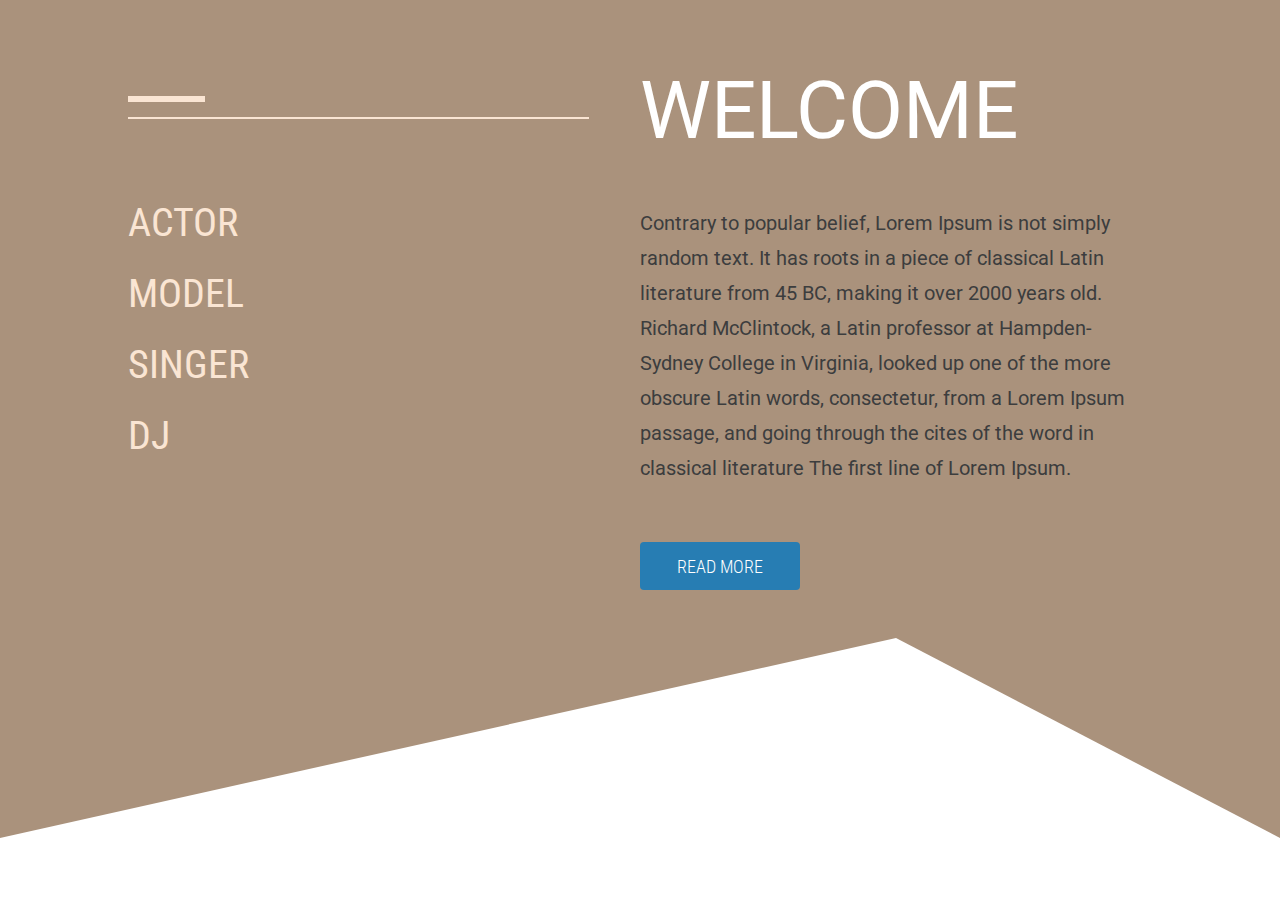
==== index.html @ 46a43263 "test2" ====
<!DOCTYPE html>
<html lang="en">
  <head>
    <meta charset="UTF-8" />
    <meta name="viewport" content="width=device-width, initial-scale=1.0" />
    <title>Fashion</title>
    <link rel="stylesheet" href="style.css" />
    <link rel="stylesheet" href="/font awesome/css/all.min.css" />
    <link
      href="https://fonts.googleapis.com/css2?family=Roboto+Condensed:wght@300;400&family=Roboto:wght@400;900&display=swap"
      rel="stylesheet"
    />
  </head>
  <body>
    <section class="WelcomeSection">
      <div class="container WelcomeSection__style">
        <div class="WelcomeSection__content">
          <hr class="WelcomeSection__content__longline_first" />
          <hr class="WelcomeSection__content__longline_second" />
          <h2
            class="WelcomeSection__content__jobs WelcomeSection__content__jobs__first"
          >
            actor
          </h2>
          <h2 class="WelcomeSection__content__jobs">model</h2>
          <h2 class="WelcomeSection__content__jobs">singer</h2>
          <h2 class="WelcomeSection__content__jobs">dj</h2>
        </div>
        <div class="WelcomeSection__content">
          <h2 class="WelcomeSection__content__welcome">Welcome</h2>
          <p class="WelcomeSection__content__p">
            Contrary to popular belief, Lorem Ipsum is not simply random text.
            It has roots in a piece of classical Latin literature from 45 BC,
            making it over 2000 years old. Richard McClintock, a Latin professor
            at Hampden-Sydney College in Virginia, looked up one of the more
            obscure Latin words, consectetur, from a Lorem Ipsum passage, and
            going through the cites of the word in classical literature The
            first line of Lorem Ipsum.
          </p>
          <input
            type="submit"
            value="read more"
            class="WelcomeSection__content__button"
          />
        </div>
      </div>
      <div class="whitetriangle"></div>
    </section>
  </body>
</html>
---- style.css ----
*,
*::after,
*::before {
  margin: 0;
  padding: 0;
  -webkit-box-sizing: inherit;
  box-sizing: inherit;
}
html {
  box-sizing: border-box;
  overflow-x: hidden;
  font-family: "Roboto", sans-serif;
  color: rgb(27, 31, 32);
}
.container {
  width: 80%;
  margin: 0 auto;
}
.WelcomeSection {
  background: rgb(170, 146, 124);
}
.WelcomeSection__style {
  display: flex;
  flex-direction: column;
}
.WelcomeSection__content {
  position: relative;
  display: flex;
  flex-direction: column;
  align-items: center;
  text-align: center;
}

.WelcomeSection__content__longline_first {
  position: absolute;
  left: -38%;
  width: 15%;
  height: 6px;
  margin: 15% 0 15px 0;
  background: rgb(250, 229, 211);
  border: 1px solid rgb(250, 229, 211);
  position: relative;
}
.WelcomeSection__content__longline_second {
  width: 90%;
  background: rgb(250, 229, 211);
  border: 1px solid rgb(250, 229, 211);
  margin-bottom: 4rem;
}

.WelcomeSection__content__jobs {
  font-family: "Roboto Condensed", sans-serif;
  font-size: 2.5rem;
  padding-top: 5px;
  color: rgb(250, 229, 211);
  text-transform: uppercase;
  font-weight: 400;
}
.WelcomeSection__content__welcome {
  text-transform: uppercase;
  font-size: 2.5rem;
  color: white;
  margin: 2rem;
  font-weight: 400;
}
.WelcomeSection__content p {
  font-size: 1.5rem;
  line-height: 35px;
  color: rgb(60, 61, 62);
}
.WelcomeSection__content__button {
  font-family: "Roboto Condensed", sans-serif;
  padding: 12px 24px;
  font-size: 18px;
  border: none;
  border-radius: 0.25rem;
  margin: 2rem;
  outline: none;
  background: rgb(39, 125, 179);
  color: white;
  font-weight: 300;
  text-transform: uppercase;
}
.WelcomeSection__content__button:hover {
  background: rgb(21, 104, 146);
  color: rgb(228, 226, 226);
}
.whitetriangle {
  height: 70px;
  background: white;
  clip-path: polygon(70% 0, 0% 100%, 100% 100%);
}

@media (min-width: 768px) {
  .WelcomeSection__style {
    flex-direction: row;
  }
  .WelcomeSection__content {
    align-items: baseline;
    text-align: left;
    width: 50%;
  }
  .WelcomeSection__content__longline_first {
    left: 0;
    margin-top: 6rem;
  }
  .WelcomeSection__content__longline_second {
    width: 90%;
  }
  .WelcomeSection__content__jobs {
    padding-top: 1.5rem;
  }
  .WelcomeSection__content__jobs__first {
    padding-top: 1rem;
  }
  .WelcomeSection__content__welcome {
    margin: 4rem 0 3rem 0;
    font-size: 5rem;
  }
  .WelcomeSection__content p {
    font-size: 1.25rem;
  }
  .WelcomeSection__content__button {
    width: 10rem;
    height: 3rem;
    border-radius: 0.25rem;
    margin: 3.5rem 0 3rem 0;
    outline: none;
    background: rgb(39, 125, 179);
    color: white;
    text-transform: uppercase;
  }
  .whitetriangle {
    height: 200px;
  }
}
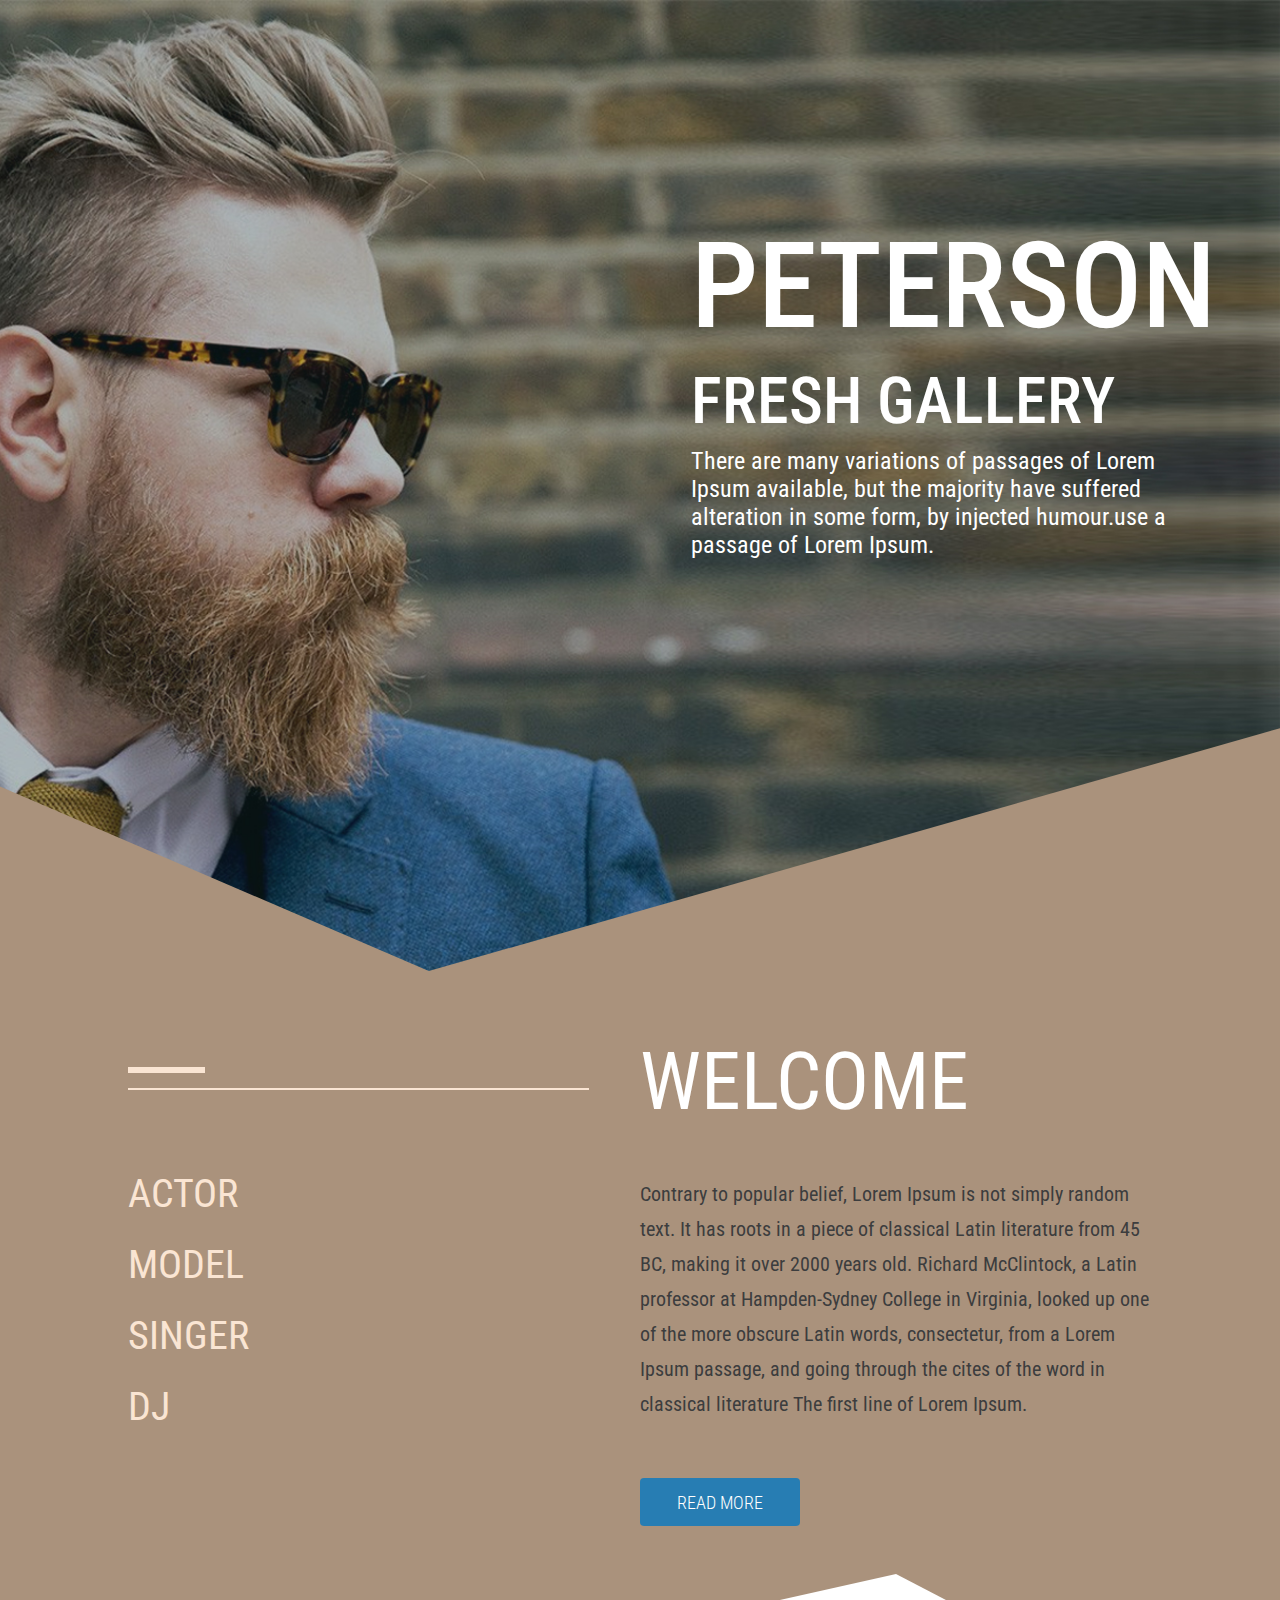
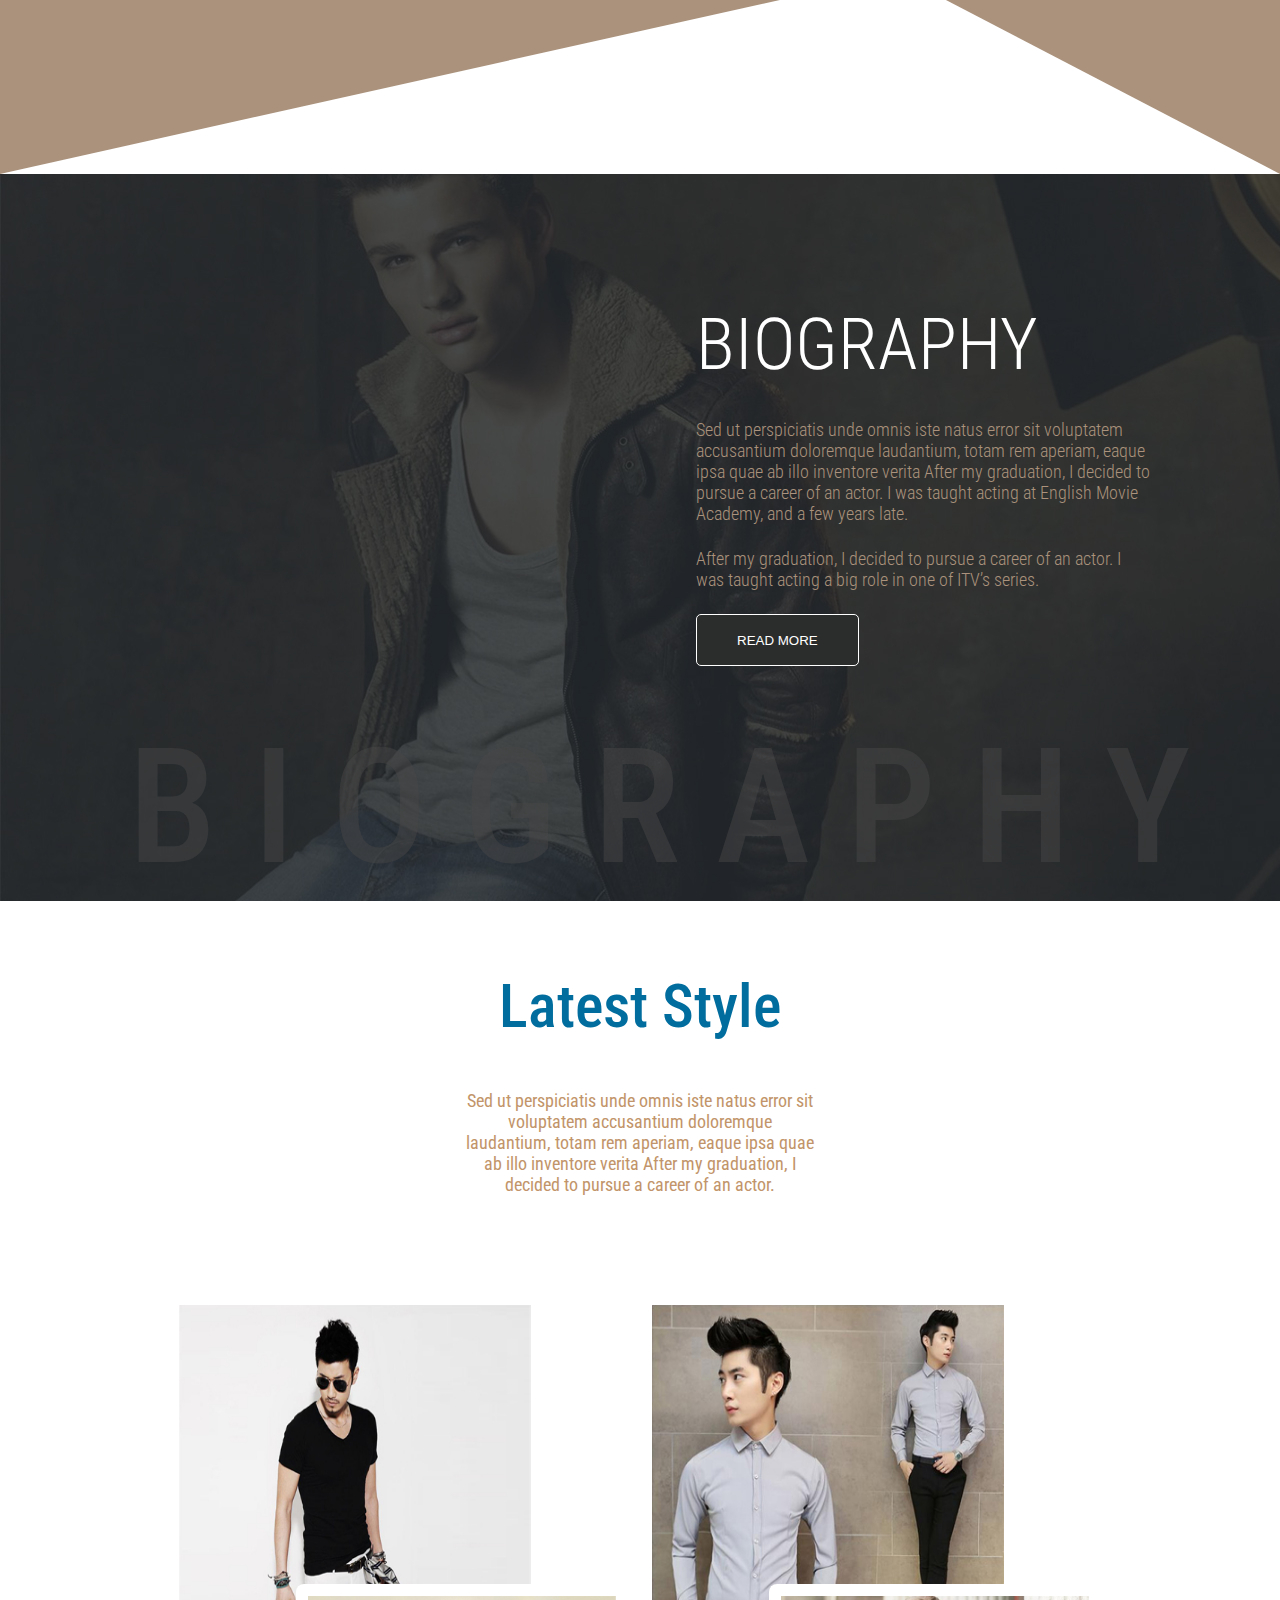
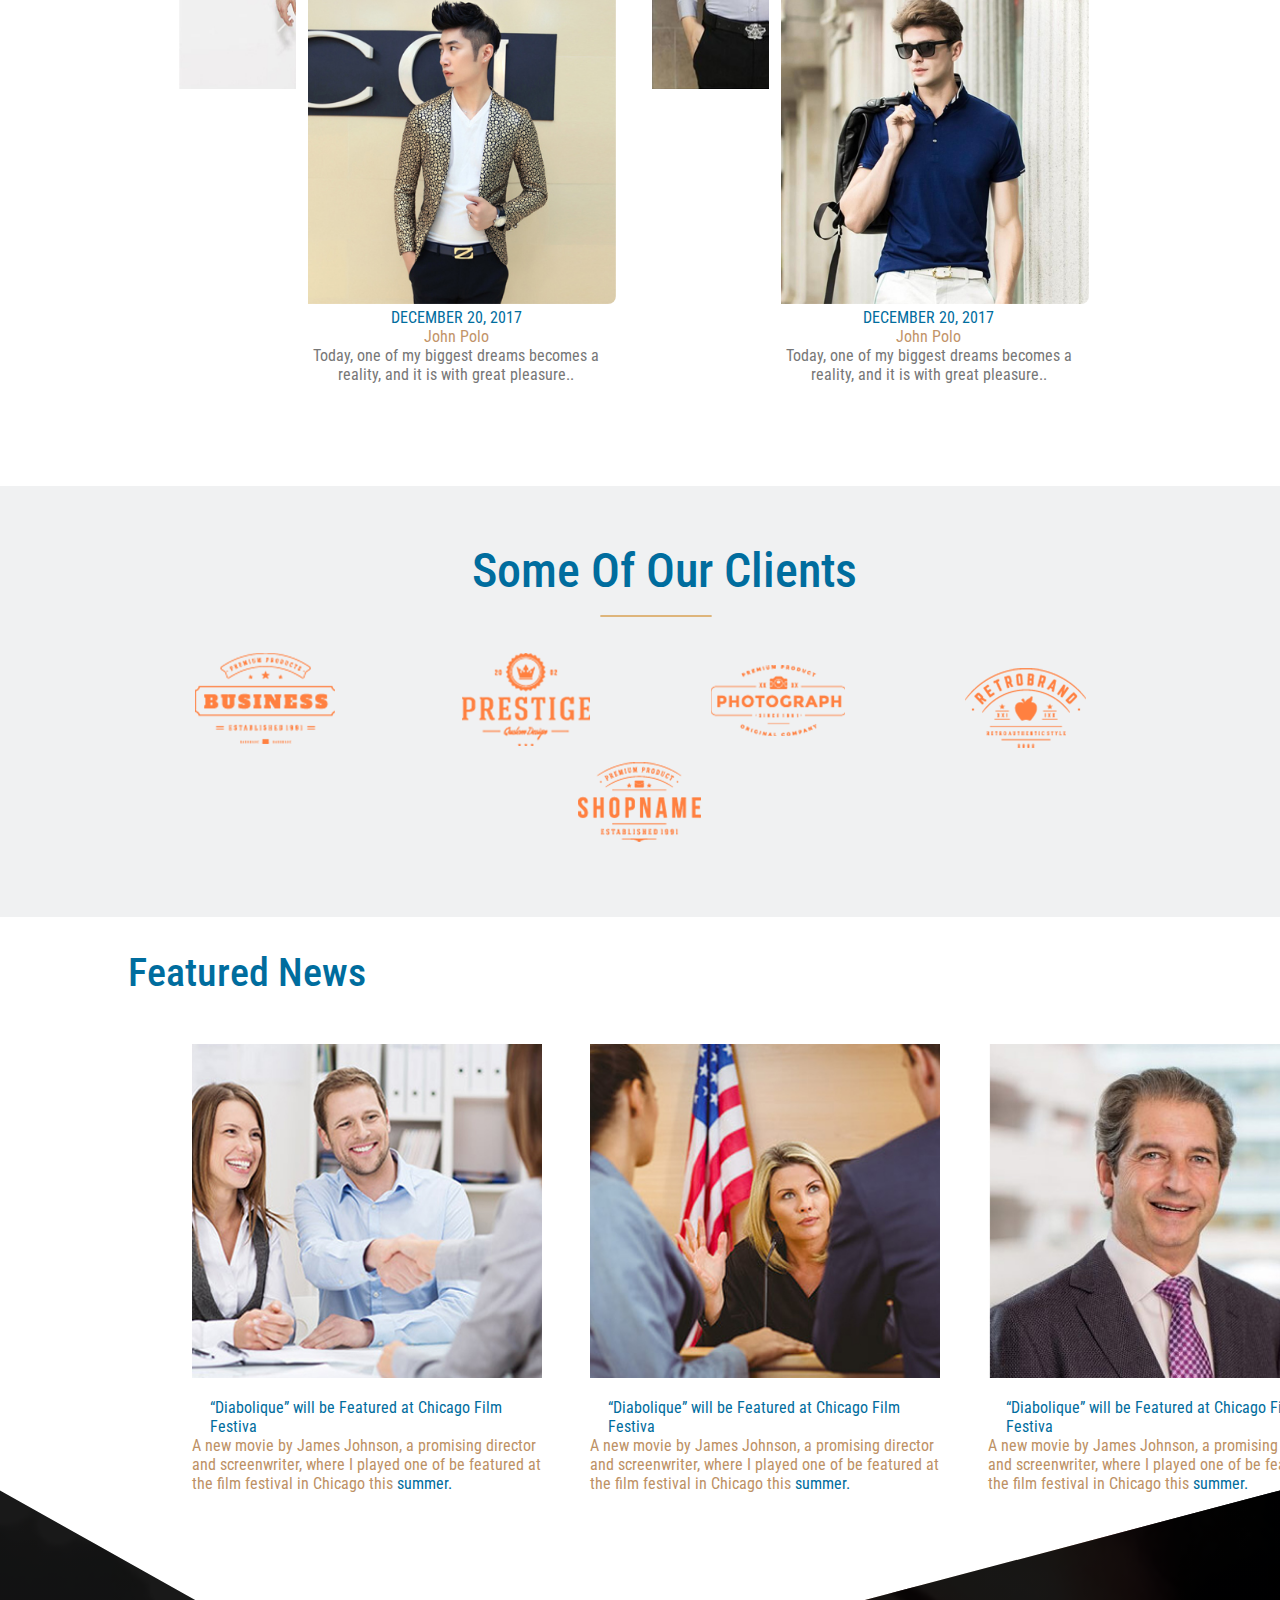
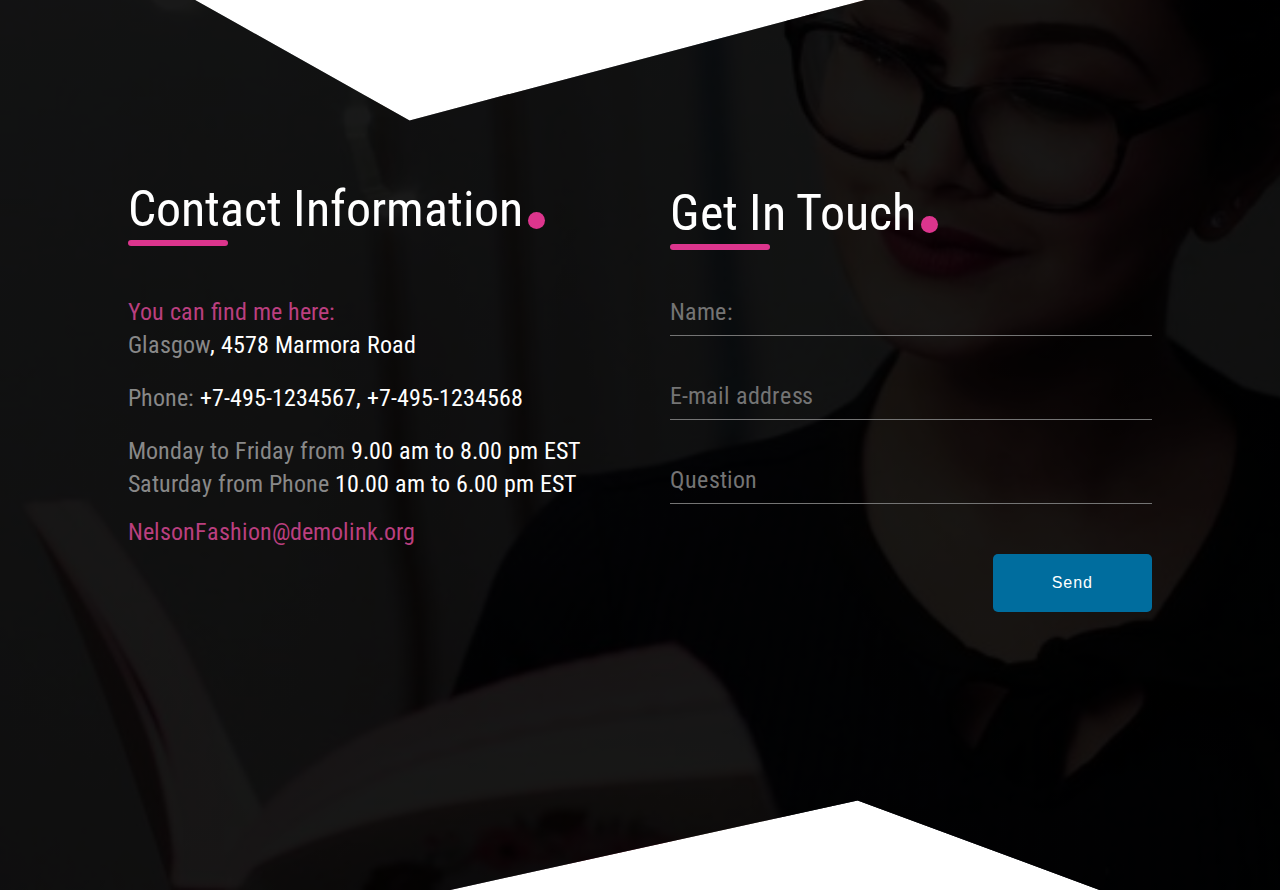
==== commit f14c67b6: "added the welcome section" ====
--- a/index.html
+++ b/index.html
@@ -7,11 +7,26 @@
     <link rel="stylesheet" href="style.css" />
     <link rel="stylesheet" href="/font awesome/css/all.min.css" />
     <link
-      href="https://fonts.googleapis.com/css2?family=Roboto+Condensed:wght@300;400&family=Roboto:wght@400;900&display=swap"
+      href="https://fonts.googleapis.com/css2?family=Roboto+Condensed:wght@300;400&family=Roboto:wght@400;700;900&display=swap"
       rel="stylesheet"
     />
   </head>
   <body>
+    <section class="headerSection">
+      <div class="headerSection__imageBackground">
+        <div class="container">
+          <div class="headerSection__textContainer">
+            <h1 class="headerSection__h1">peterson</h1>
+            <h2 class="headerSection__h2">fresh gallery</h2>
+            <p class="headerSection__para">
+              There are many variations of passages of Lorem Ipsum available,
+              but the majority have suffered alteration in some form, by
+              injected humour.use a passage of Lorem Ipsum.
+            </p>
+          </div>
+        </div>
+      </div>
+    </section>
     <section class="WelcomeSection">
       <div class="container WelcomeSection__style">
         <div class="WelcomeSection__content">
@@ -46,5 +61,234 @@
       </div>
       <div class="whitetriangle"></div>
     </section>
+    <section class="bioSection">
+      <div class="container">
+        <div class="bioSection__grid">
+          <div class="bioSection__uselessDiv"></div>
+          <div>
+            <h2 class="bioSection__First_h2">BIOGRAPHY</h2>
+            <p class="bioSection__paragraph">
+              Sed ut perspiciatis unde omnis iste natus error sit voluptatem
+              accusantium doloremque laudantium, totam rem aperiam, eaque ipsa
+              quae ab illo inventore verita After my graduation, I decided to
+              pursue a career of an actor. I was taught acting at English Movie
+              Academy, and a few years late.
+            </p>
+            <p class="bioSection__Second_paragraph bioSection__paragraph">
+              After my graduation, I decided to pursue a career of an actor. I
+              was taught acting a big role in one of ITV’s series.
+            </p>
+            <input
+              class="button bioSection__button"
+              type="submit"
+              value="read more"
+            />
+          </div>
+        </div>
+        <h2 class="bioSection__Second_h2">BIOGRAPHY</h2>
+      </div>
+    </section>
+    <section class="lateststyleSection">
+      <div class="container">
+        <h2 class="lateststyleSection__h2">Latest Style</h2>
+        <p class="lateststyleSection__mainP">
+          Sed ut perspiciatis unde omnis iste natus error sit voluptatem
+          accusantium doloremque laudantium, totam rem aperiam, eaque ipsa quae
+          ab illo inventore verita After my graduation, I decided to pursue a
+          career of an actor.
+        </p>
+        <div class="lateststyleSection__grid">
+          <div class="lateststyleSection__grid__left">
+            <div class="lateststyleSection__imagesContainer__top">
+              <img
+                class="lateststyleSection__images lateststyleSection__cuttedImage"
+                src="/images/latestStyle1-1.jpg"
+                alt=""
+              />
+            </div>
+            <div class="lateststyleSection__imagesContainer__bottom">
+              <img
+                class="lateststyleSection__images lateststyleSection__movedImage"
+                src="images/latestStyle1-2.jpg"
+                alt=""
+              />
+              <p class="lateststyleSection__grid__bluePara">
+                DECEMBER 20, 2017
+              </p>
+              <p class="lateststyleSection__grid__orangePara">John Polo</p>
+              <p class="lateststyleSection__grid__greyPara">
+                Today, one of my biggest dreams becomes a reality, and it is
+                with great pleasure..
+              </p>
+            </div>
+          </div>
+          <div class="lateststyleSection__grid__right">
+            <div class="lateststyleSection__imagesContainer__top">
+              <img
+                class="lateststyleSection__images lateststyleSection__cuttedImage"
+                src="images/latestStyle2-1.jpg"
+                alt=""
+              />
+            </div>
+            <div class="lateststyleSection__imagesContainer__bottom">
+              <img
+                class="lateststyleSection__images lateststyleSection__movedImage"
+                src="images/latestStyle2-2.jpg"
+                alt=""
+              />
+              <p class="lateststyleSection__grid__bluePara">
+                DECEMBER 20, 2017
+              </p>
+              <p class="lateststyleSection__grid__orangePara">John Polo</p>
+              <p class="lateststyleSection__grid__greyPara">
+                Today, one of my biggest dreams becomes a reality, and it is
+                with great pleasure..
+              </p>
+            </div>
+          </div>
+        </div>
+      </div>
+    </section>
+    <section class="sponsersSection">
+      <div class="container sponsersSection__container">
+        <h2 class="sponsersSection__h2">Some Of Our Clients</h2>
+        <hr class="sponsersSection__line" />
+        <div class="sponsersSection__imgs__container">
+          <img src="images/spon-1.png " class="sponsersSection__logos" alt="" />
+          <img src="images/spon-2.png " class="sponsersSection__logos" alt="" />
+          <img
+            src="images/spon-3.png "
+            class="sponsersSection__logos sponsersSection__logos__middle"
+            alt=""
+          />
+          <img src="images/spon-4.png " class="sponsersSection__logos" alt="" />
+          <img src="images/spon-5.png " class="sponsersSection__logos" alt="" />
+        </div>
+      </div>
+    </section>
+    <section class="newsSection">
+      <div class="container newsSection__container">
+        <h2 class="newsSection__h2">Featured News</h2>
+        <div class="newsSection__grid">
+          <div>
+            <img class="newsSection__images" src="images/card-1.jpg" alt="" />
+            <p class="newsSection__bluePara">
+              “Diabolique” will be Featured at Chicago Film Festiva
+            </p>
+            <p class="newsSection__brownPara">
+              A new movie by James Johnson, a promising director and
+              screenwriter, where I played one of be featured at the film
+              festival in Chicago this<span class="newsSection__blueSpan">
+                summer.</span
+              >
+            </p>
+          </div>
+          <div>
+            <img class="newsSection__images" src="images/card-2.jpg" alt="" />
+            <p class="newsSection__bluePara">
+              “Diabolique” will be Featured at Chicago Film Festiva
+            </p>
+            <p class="newsSection__brownPara">
+              A new movie by James Johnson, a promising director and
+              screenwriter, where I played one of be featured at the film
+              festival in Chicago this<span class="newsSection__blueSpan">
+                summer.</span
+              >
+            </p>
+          </div>
+          <div>
+            <img class="newsSection__images" src="images/card-3.jpg" alt="" />
+            <p class="newsSection__bluePara">
+              “Diabolique” will be Featured at Chicago Film Festiva
+            </p>
+            <p class="newsSection__brownPara">
+              A new movie by James Johnson, a promising director and
+              screenwriter, where I played one of be featured at the film
+              festival in Chicago this<span class="newsSection__blueSpan">
+                summer.</span
+              >
+            </p>
+          </div>
+        </div>
+      </div>
+    </section>
+    <footer>
+      <div class="container footer__grid">
+        <div class="footer__ContactInfo">
+          <h2 class="footer__h2">Contact Information</h2>
+          <div class="footer__adress">
+            <p class="footer__pink">You can find me here:</p>
+            <p class="footer__adress__p">
+              <span class="footer__span">Glasgow</span>, 4578 Marmora Road
+            </p>
+          </div>
+          <div>
+            <p class="footer__numbers">
+              <span class="footer__span">Phone: </span>+7-495-1234567,
+              +7-495-1234568
+            </p>
+          </div>
+          <div>
+            <p class="footer__firstDate">
+              <span class="footer__span">Monday to Friday from </span>9.00 am to
+              8.00 pm EST
+            </p>
+            <p class="footer__secondDate">
+              <span class="footer__span">Saturday from Phone </span>10.00 am to
+              6.00 pm EST
+            </p>
+          </div>
+          <div>
+            <p class="footer__pink footer__pink__email">
+              NelsonFashion@demolink.org
+            </p>
+          </div>
+        </div>
+        <form class="footer__GetInTouch">
+          <h2 class="footer__h2">Get In Touch</h2>
+          <div class="footer__inputsContainer">
+            <input
+              type="text"
+              placeholder=" "
+              class="footer__inputTextStyle"
+              id="name"
+              required
+            />
+            <label class="footer__label" for="name">
+              <p>Name:</p>
+            </label>
+            <div class="footer__border"></div>
+          </div>
+          <div class="footer__inputsContainer">
+            <input
+              type="text"
+              placeholder=" "
+              class="footer__inputTextStyle"
+              id="E__mail__address"
+              required
+            />
+            <label class="footer__label" for="E__mail__address">
+              <p>E-mail address</p>
+            </label>
+            <div class="footer__border"></div>
+          </div>
+          <div class="footer__inputsContainer">
+            <input
+              type="text"
+              placeholder=" "
+              class="footer__inputTextStyle"
+              id="Question"
+              required
+            />
+            <label class="footer__label" for="Question">
+              <p>Question</p>
+            </label>
+
+            <div class="footer__border"></div>
+          </div>
+          <input type="submit" value="Send" class="footer__submit__button" />
+        </form>
+      </div>
+    </footer>
   </body>
 </html>
--- a/style.css
+++ b/style.css
@@ -10,11 +10,69 @@
   box-sizing: border-box;
   overflow-x: hidden;
   font-family: "Roboto", sans-serif;
+  font-family: "Roboto Condensed", sans-serif;
   color: rgb(27, 31, 32);
 }
 .container {
   width: 80%;
   margin: 0 auto;
+}
+
+.headerSection {
+  background: rgb(170, 146, 124);
+  color: white;
+  font-family: "Roboto Condensed", sans-serif;
+  position: relative;
+}
+.headerSection__imageBackground {
+  clip-path: polygon(0 0, 100% 0, 100% 80%, 33.5% 100%, 0 86%);
+  background-image: url(images/headerBackground.jpg);
+  background-position: 55% 10%;
+  background-size: cover;
+}
+.headerSection__textContainer {
+  padding-top: 1.5rem;
+  padding-bottom: 5rem;
+  width: 50%;
+  margin-left: 55%;
+}
+.headerSection__h1 {
+  font-size: 2rem;
+  text-transform: uppercase;
+  font-weight: 500;
+  padding-bottom: 0.5rem;
+}
+.headerSection__h2 {
+  text-transform: uppercase;
+  font-size: 1.5rem;
+  font-weight: 500;
+  padding-bottom: 0.5rem;
+}
+
+@media (min-width: 768px) {
+  .headerSection {
+    background-position: 1% 1%;
+    background-size: cover;
+  }
+  .headerSection__imageBackground {
+    clip-path: polygon(0 0, 100% 0, 100% 75%, 33.5% 100%, 0 81%);
+    background-position: 100% 10%;
+  }
+  .headerSection__textContainer {
+    padding-top: 13.5rem;
+    padding-bottom: 25.75rem;
+    width: 50%;
+    margin-left: 55%;
+  }
+  .headerSection__h1 {
+    font-size: 7.5rem;
+  }
+  .headerSection__h2 {
+    font-size: 4rem;
+  }
+  .headerSection__para {
+    font-size: 1.5rem;
+  }
 }
 .WelcomeSection {
   background: rgb(170, 146, 124);
@@ -134,3 +192,469 @@
     height: 200px;
   }
 }
+.bioSection {
+  background-image: url(images/BioBackground.jpg);
+  background-position: 25% 0;
+  text-align: center;
+}
+.bioSection__First_h2 {
+  font-family: "Roboto Condensed", sans-serif;
+  color: white;
+  font-size: 2.5rem;
+  font-weight: 300;
+  padding: 2rem 0;
+}
+.bioSection__paragraph {
+  color: rgb(170, 146, 124);
+}
+.bioSection__Second_paragraph {
+  padding: 1.5rem 0;
+}
+.bioSection__button {
+  background: rgb(43, 45, 45);
+  outline: none;
+  padding: 0.9rem 1.5rem;
+  margin-bottom: 3rem;
+  color: white;
+  border: 1px solid white;
+  border-radius: 5px;
+  text-transform: uppercase;
+}
+.bioSection__button:hover {
+  background: rgb(50, 51, 51);
+  color: rgb(224, 223, 223);
+  border: 1px solid white;
+}
+.bioSection__Second_h2 {
+  font-family: "Roboto Condensed", sans-serif;
+  font-size: 3.5rem;
+  color: rgba(69, 69, 69, 0.5);
+}
+@media (min-width: 768px) {
+  .bioSection__grid {
+    display: grid;
+    grid-template-columns: 1fr 1fr;
+    text-align: left;
+    column-gap: 7rem;
+  }
+  .bioSection__First_h2 {
+    padding-top: 8rem;
+    font-size: 4.5rem;
+  }
+  .bioSection__paragraph {
+    font-size: 18px;
+    font-weight: 300;
+  }
+  .bioSection__Second_h2 {
+    font-size: 10rem;
+    font-weight: 500;
+    letter-spacing: 2.25rem;
+  }
+  .bioSection__button {
+    padding: 1.1rem 2.5rem;
+  }
+  .bioSection {
+    background-position: 0 0;
+    object-fit: cover;
+  }
+}
+.lateststyleSection {
+  background: white;
+  text-align: center;
+  padding: 3.5rem 0;
+}
+.lateststyleSection__h2 {
+  color: rgb(0, 109, 158);
+  font-size: 3rem;
+  font-weight: 500;
+  padding-bottom: 2rem;
+}
+.lateststyleSection__mainP {
+  color: rgb(194, 148, 105);
+  font-family: "Roboto Condensed", sans-serif;
+  padding-bottom: 4rem;
+}
+.lateststyleSection__images {
+  width: 100%;
+}
+.lateststyleSection__grid__left {
+  margin-bottom: 2rem;
+}
+.lateststyleSection__grid__bluePara {
+  color: rgb(0, 109, 158);
+}
+.lateststyleSection__grid__orangePara {
+  color: rgb(194, 148, 105);
+}
+.lateststyleSection__grid__greyPara {
+  color: rgb(119, 119, 119);
+  padding: 0 0.75rem;
+}
+@media (min-width: 768px) {
+  .lateststyleSection {
+    padding: 4.375rem 0;
+  }
+  .lateststyleSection__h2 {
+    font-size: 3.75rem;
+    padding-bottom: 3rem;
+  }
+  .lateststyleSection__mainP {
+    font-size: 18px;
+    padding: 0 21rem 6.875rem 21rem;
+  }
+  .lateststyleSection__grid {
+    display: grid;
+    grid-template-columns: 1fr 1fr;
+    column-gap: 1.5rem;
+    width: 90%;
+    margin: 0 auto;
+  }
+
+  .lateststyleSection__grid__left {
+    display: flex;
+    flex-direction: column;
+  }
+  .lateststyleSection__grid__right {
+    display: flex;
+    flex-direction: column;
+  }
+  .lateststyleSection__cuttedImage {
+    height: 24rem;
+    width: 22rem;
+  }
+  .lateststyleSection__movedImage {
+    height: 20rem;
+    width: 20rem;
+    margin-top: -6.8rem;
+    border-left: 0.75rem solid white;
+    border-top: 0.75rem solid white;
+    border-radius: 0.5rem;
+  }
+  .lateststyleSection__imagesContainer__top {
+    margin-right: auto;
+  }
+  .lateststyleSection__imagesContainer__bottom {
+    position: relative;
+    margin-left: auto;
+    width: 21.5rem;
+  }
+}
+.newsSection {
+  background: white;
+}
+.newsSection__container {
+  padding: 2rem 0;
+}
+
+.sponsersSection {
+  background: rgb(240, 241, 242);
+}
+.sponsersSection__container {
+  display: flex;
+  flex-direction: column;
+  align-items: center;
+  text-align: center;
+}
+.sponsersSection__h2 {
+  font-family: "Roboto Condensed", sans-serif;
+  color: rgb(0, 109, 158);
+  font-size: 2rem;
+  font-weight: 500;
+}
+.sponsersSection__line {
+  background: rgb(222, 181, 123);
+  border: 1px solid rgb(222, 181, 123);
+  border-radius: 1px;
+  width: 4rem;
+  margin: 1rem;
+}
+.sponsersSection__imgs__container {
+  margin-top: 2rem 0;
+}
+.sponsersSection__logos {
+  padding: 1rem;
+}
+@media (min-width: 768px) {
+  .sponsersSection__container {
+    padding: 3.5rem 0 4rem 0;
+  }
+  .sponsersSection__h2 {
+    margin-left: 3rem;
+    font-size: 3rem;
+  }
+  .sponsersSection__line {
+    margin-bottom: 2rem;
+    margin-left: 3rem;
+    width: 7rem;
+  }
+  .sponsersSection__logos__middle {
+    margin-bottom: 1rem;
+  }
+  .sponsersSection__logos {
+    padding: 0 3.5rem;
+  }
+}
+.newsSection__h2 {
+  font-size: 2.5rem;
+  color: rgb(0, 109, 158);
+  font-weight: 500;
+}
+.newsSection__images {
+  width: 100%;
+  padding-top: 3rem;
+  padding-bottom: 0.5rem;
+}
+
+.newsSection__bluePara {
+  color: rgb(0, 109, 158);
+}
+.newsSection__brownPara {
+  color: rgb(189, 145, 101);
+}
+.newsSection__blueSpan {
+  color: rgb(0, 109, 158);
+}
+@media (min-width: 768px) {
+  .newsSection__h2 {
+    padding-bottom: 3rem;
+  }
+  .newsSection__grid {
+    padding: 0 4rem;
+    display: grid;
+    grid-template-columns: 1fr 1fr 1fr;
+    column-gap: 3rem;
+  }
+  .newsSection__images {
+    padding-bottom: 1rem;
+    padding-top: 0;
+    object-fit: cover;
+    height: 350px;
+    width: 350px;
+  }
+  .newsSection__bluePara {
+    width: 90%;
+    margin: auto;
+  }
+}
+footer {
+  height: 1000px;
+  background: linear-gradient(rgba(0, 0, 0, 0.9), rgba(0, 0, 0, 0.9)),
+    url(/images/footer.jpg);
+  background-repeat: no-repeat;
+  background-size: cover;
+  clip-path: polygon(
+    32% 15%,
+    100% 0,
+    100% 100%,
+    86% 100%,
+    67% 91%,
+    35% 100%,
+    0 100%,
+    0 0
+  );
+  display: flex;
+  align-items: center;
+  margin-top: -35px;
+}
+.footer__ContactInfo {
+  font-family: "Roboto Condensed", sans-serif;
+  font-size: 1rem;
+}
+.footer__grid {
+  display: flex;
+  flex-direction: column;
+  align-items: center;
+  color: white;
+}
+.footer__h2 {
+  position: relative;
+  font-weight: 400;
+  margin: 15px 0 30px 0;
+}
+.footer__h2::before {
+  position: absolute;
+  margin: 10px 0;
+  content: "";
+  top: 25px;
+  height: 4px;
+  width: 50px;
+  background: rgb(220, 53, 141);
+  border-radius: 5px;
+}
+.footer__h2::after {
+  content: "";
+  height: 12px;
+  width: 12px;
+  border-radius: 999px;
+  margin-left: 5px;
+  top: 12px;
+  position: absolute;
+  background: rgb(220, 53, 141);
+}
+.footer__pink {
+  color: rgb(186, 63, 127);
+}
+.footer__adress__p {
+  padding-top: 5px;
+}
+.footer__span {
+  color: rgb(136, 136, 136);
+}
+.footer__numbers {
+  padding: 25px 0;
+}
+.footer__secondDate {
+  padding: 5px 0 20px 0;
+}
+/* inputs start*/
+.footer__inputTextStyle {
+  position: relative;
+  border: none;
+  background-color: rgba(202, 202, 202, 0);
+  font-size: 15px;
+  width: 300px;
+  outline: none;
+  color: white;
+}
+footer {
+  text-align: center;
+}
+input:focus + .footer__label,
+input:valid + .footer__label {
+  transform: translate(0, -1rem) scale(1);
+  cursor: text;
+  color: white;
+}
+input:focus ~ .border::after,
+input:valid ~ .border::after {
+  transform: scaleX(1);
+}
+.footer__label {
+  position: absolute;
+  transition: all 0.2s;
+  transform-origin: left bottom;
+  transform: translate(0, 0) scale(1.5);
+  cursor: text;
+  color: rgb(116, 116, 116);
+  font-size: 10px;
+  display: flex;
+  justify-content: space-between;
+  flex-direction: row;
+  width: 130px;
+  top: 5px;
+}
+.secondarybar_search {
+  position: relative;
+  display: flex;
+  flex-flow: column-reverse;
+  margin-bottom: 1em;
+  border-bottom: 1px solid rgb(0, 109, 158);
+  text-align: center;
+  padding: 0;
+}
+.footer__border {
+  border-bottom: 1px solid rgb(116, 116, 116);
+}
+.footer__border::after {
+  content: "";
+  position: absolute;
+  left: 0;
+  width: 100%;
+  height: 1px;
+  transform: scaleX(0);
+  background: white;
+  transition: 0.2s;
+  transform-origin: left;
+}
+.footer__inputsContainer {
+  position: relative;
+  margin-bottom: 20px;
+}
+.footer__submit__button {
+  padding: 15px 40px;
+  margin-top: 25px;
+  background: rgb(0, 109, 158);
+  border: none;
+  color: white;
+  border-radius: 5px;
+  font-size: 1rem;
+  letter-spacing: 1px;
+  outline: none;
+}
+.footer__submit__button:hover {
+  background: rgb(4, 53, 77);
+  color: rgb(228, 226, 226);
+}
+/* inputs ends */
+@media (min-width: 768px) {
+  footer {
+    clip-path: polygon(
+      32% 23%,
+      100% 0,
+      100% 100%,
+      86% 100%,
+      67% 91%,
+      35% 100%,
+      0 100%,
+      0 0
+    );
+    text-align: left;
+  }
+  .footer__grid {
+    display: grid;
+    grid-template-columns: 1fr 1fr;
+    column-gap: 60px;
+  }
+  .footer__h2 {
+    font-size: 50px;
+    padding-bottom: 30px;
+  }
+
+  .footer__h2::after {
+    height: 17px;
+    width: 17px;
+    border-radius: 999px;
+    margin-left: 5px;
+    top: 32px;
+    position: absolute;
+  }
+  .footer__h2::before {
+    position: absolute;
+    top: 50px;
+    height: 6px;
+    width: 100px;
+  }
+
+  .footer__ContactInfo {
+    font-size: 1.5rem;
+  }
+  .footer__inputTextStyle {
+    width: 100%;
+    padding-bottom: 15px;
+  }
+  .footer__label {
+    font-size: 1rem;
+  }
+  input:focus + .footer__label,
+  input:valid + .footer__label {
+    transform: translate(0, -1.5rem) scale(1);
+  }
+  .footer__border {
+    margin-bottom: 20px;
+  }
+  .footer__inputsContainer {
+    margin-bottom: 30px;
+  }
+  .footer__GetInTouch {
+    display: flex;
+    flex-direction: column;
+  }
+  .footer__submit__button {
+    margin-top: 0;
+    margin-left: auto;
+    padding: 20px 59px;
+  }
+  .footer__pink__email {
+    margin-bottom: 70px;
+  }
+}
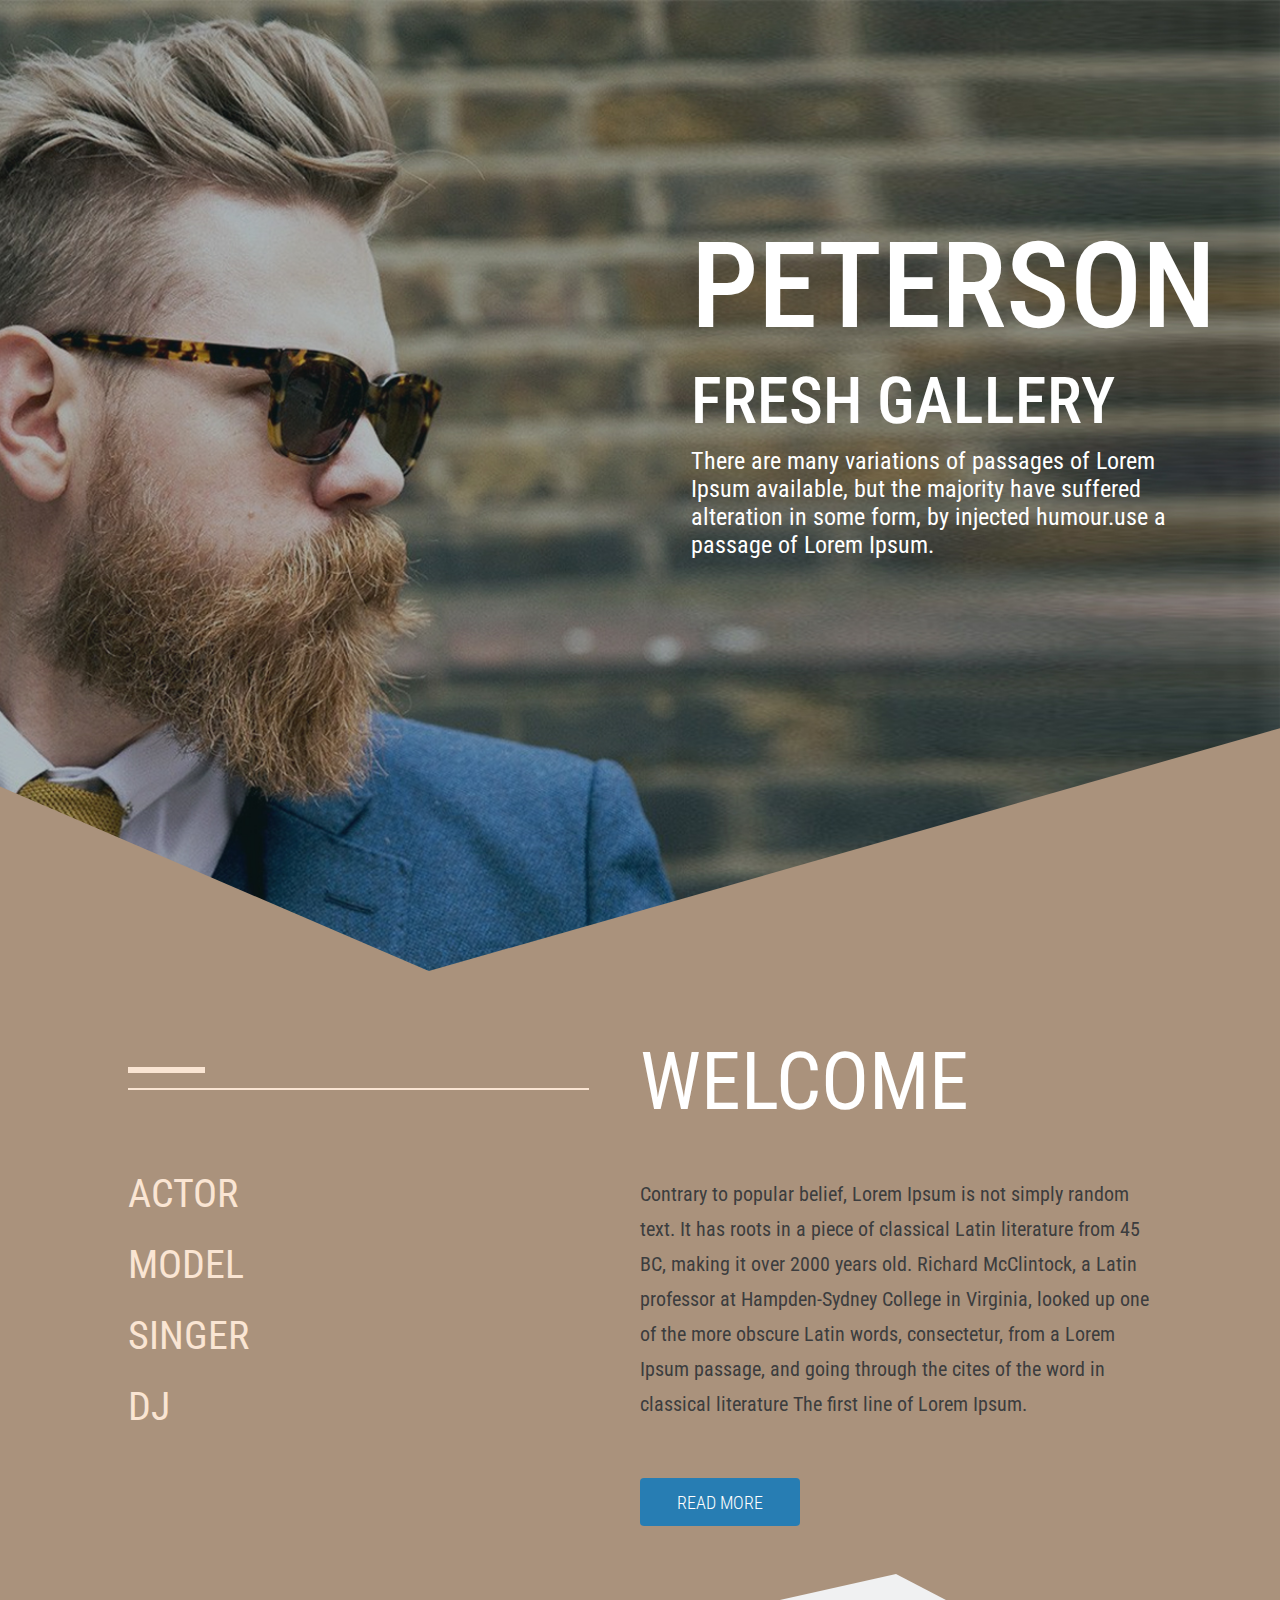
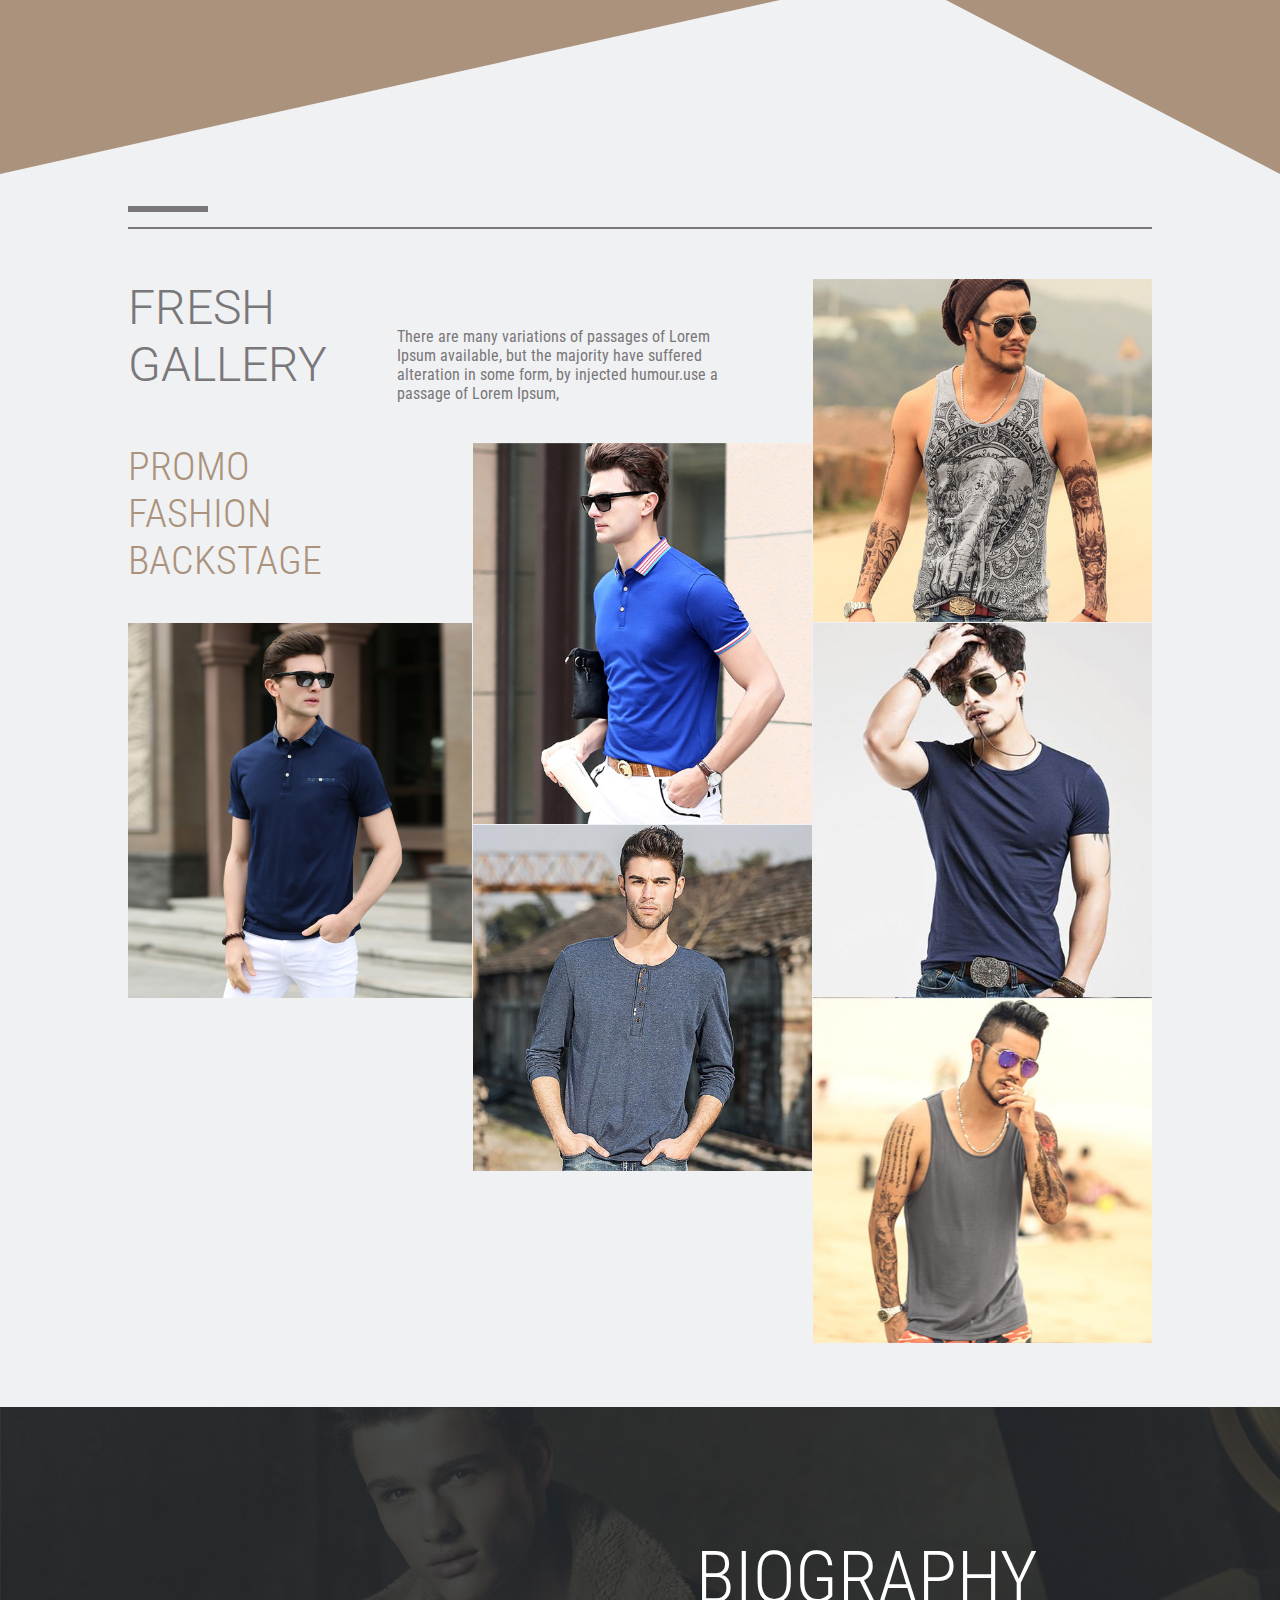
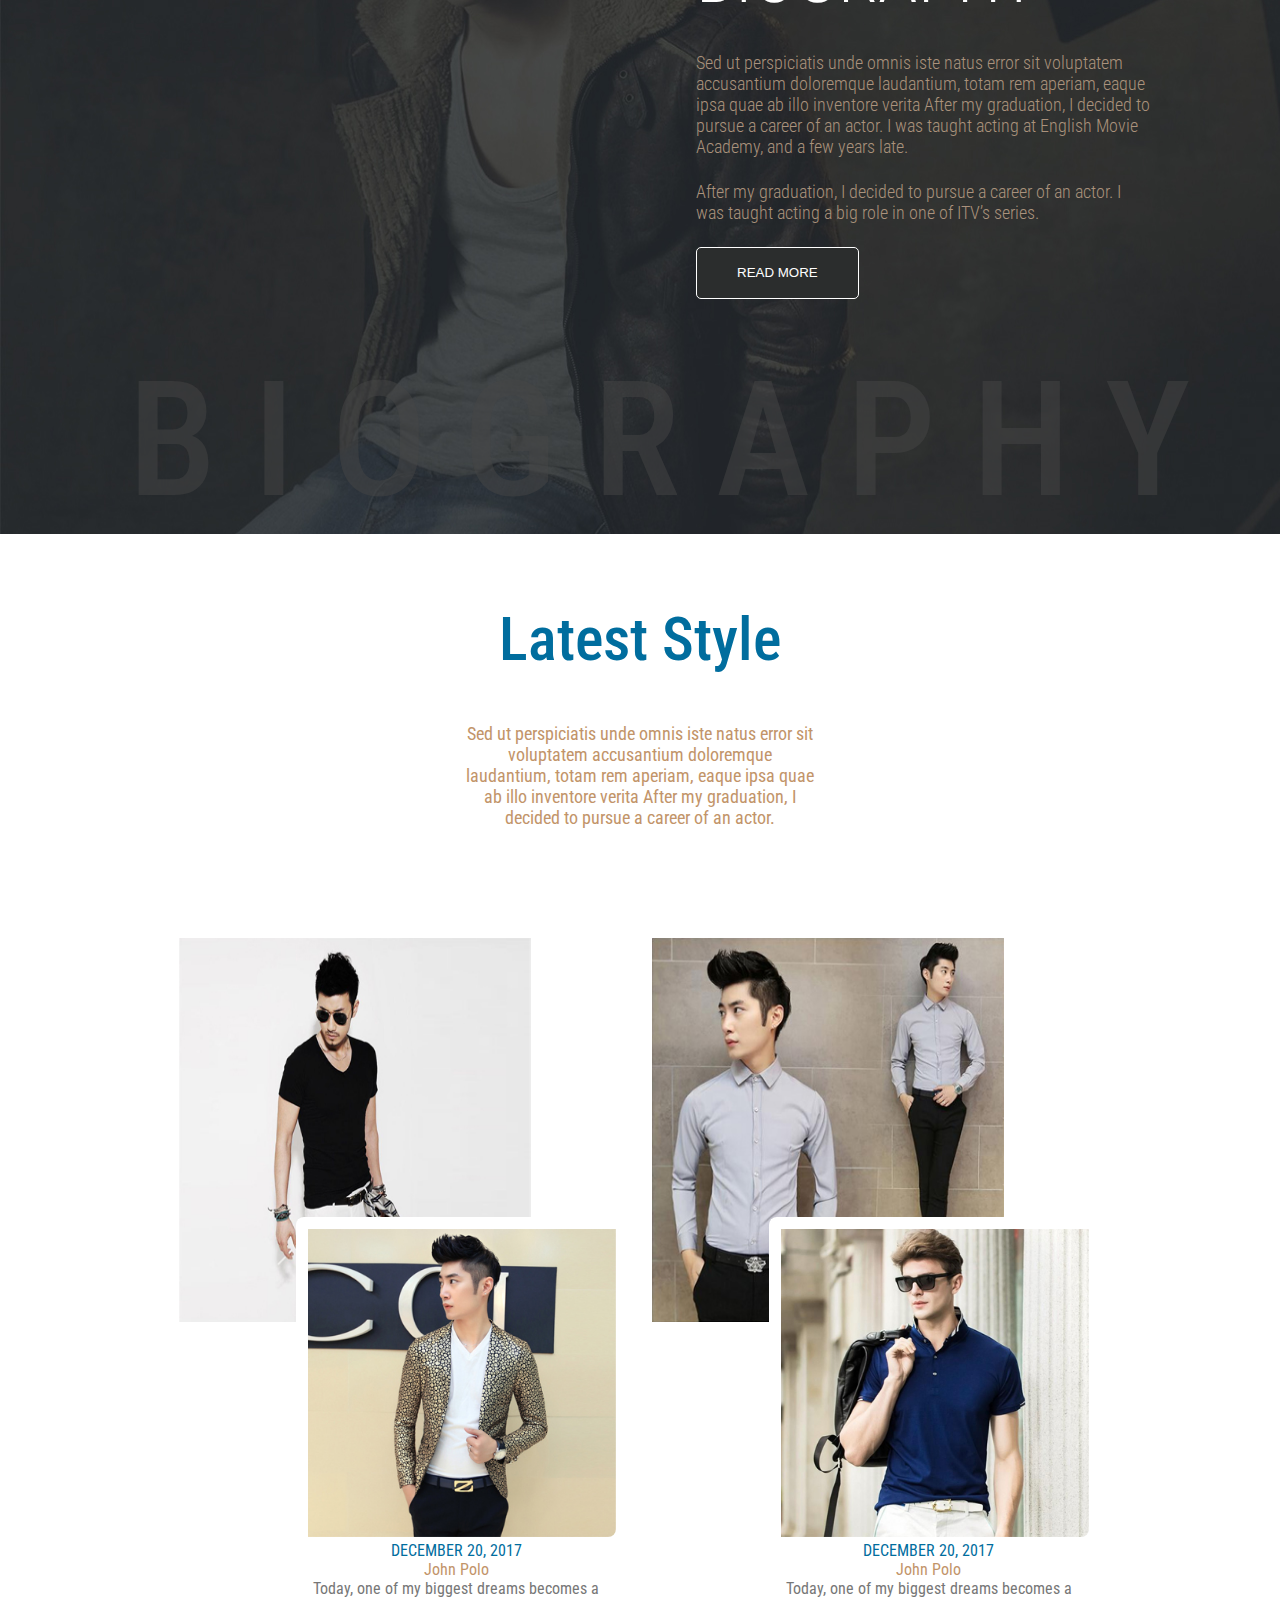
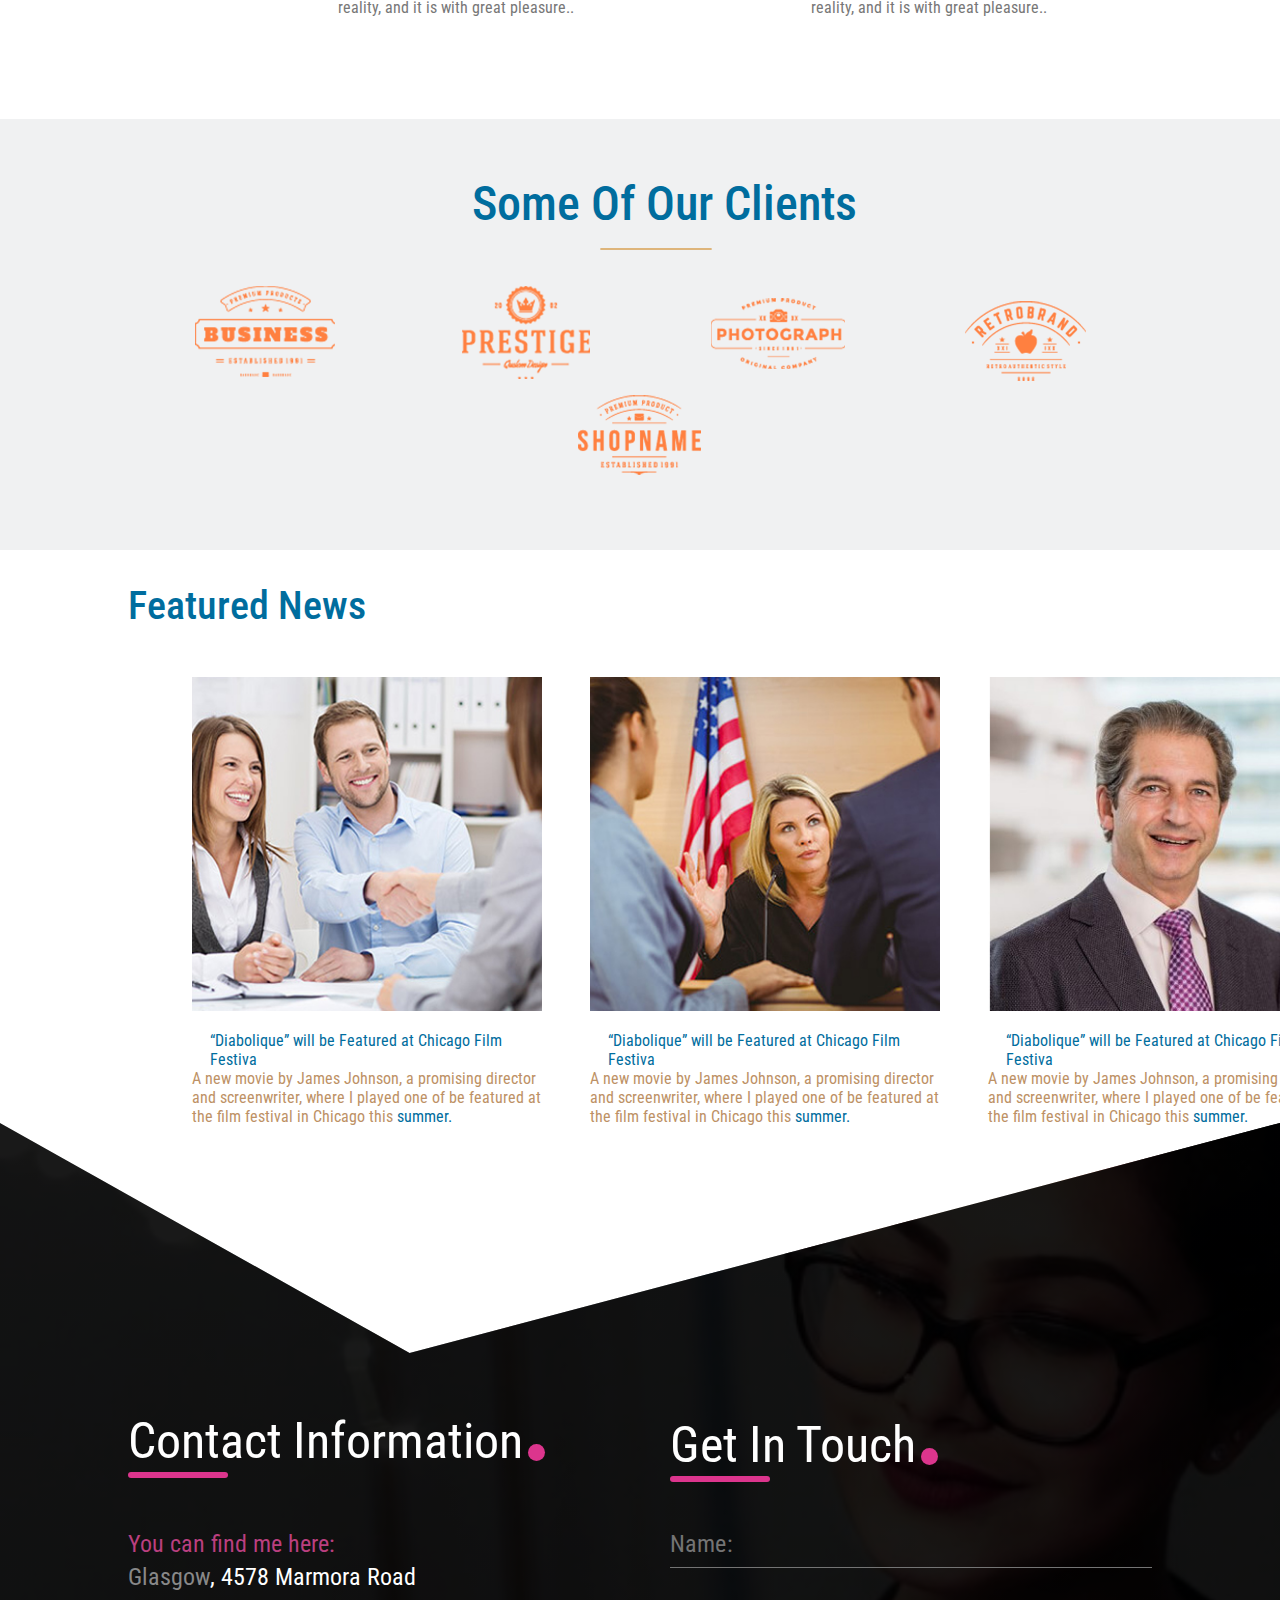
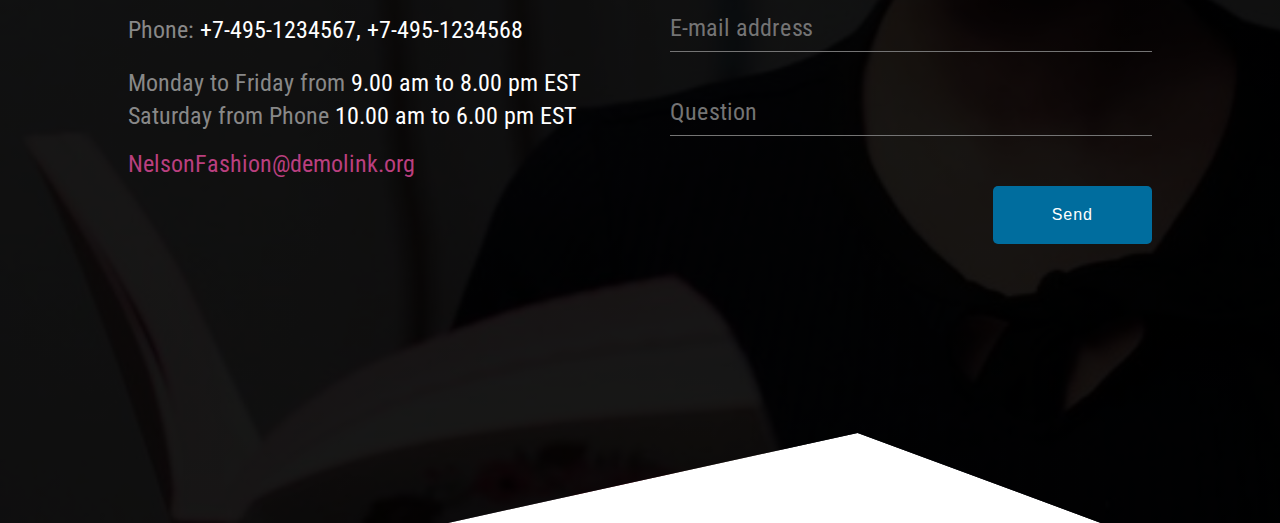
==== commit 01e35748: "Merge branch 'master' of https://github.com/Ali-Khamis/fashion into gallerySection" ====
--- a/index.html
+++ b/index.html
@@ -27,6 +27,7 @@
         </div>
       </div>
     </section>
+
     <section class="WelcomeSection">
       <div class="container WelcomeSection__style">
         <div class="WelcomeSection__content">
@@ -60,6 +61,43 @@
         </div>
       </div>
       <div class="whitetriangle"></div>
+    </section>
+    <section class="gallery">
+      <div class="container">
+        <div>
+          <hr class="longline_first gallery__longline__first" />
+          <hr class="longline_second gallery__longline__second" />
+        </div>
+        <div class="gallery__grid">
+          <div class="gallery__firstpart">
+            <h2 class="gallery__first_h2">fresh gallery</h2>
+            <p class="gallery__p">
+              There are many variations of passages of Lorem Ipsum available,
+              but the majority have suffered alteration in some form, by
+              injected humour.use a passage of Lorem Ipsum,
+            </p>
+          </div>
+          <h2 class="gallery__second_h2">promo fashion backstage</h2>
+          <div class="gallery__img1-1 x">
+            <img class="gallery__imgs" src="images/1-1.jpg" alt="" />
+          </div>
+          <div class="gallery__img2-1 x">
+            <img class="gallery__imgs" src="images/2-1.jpg" alt="" />
+          </div>
+          <div class="gallery__img2-2 x">
+            <img class="gallery__imgs" src="images/2-2.jpg" alt="" />
+          </div>
+          <div class="gallery__img3-1 x">
+            <img class="gallery__imgs" src="images/3-1.jpg" alt="" />
+          </div>
+          <div class="gallery__img3-2 x">
+            <img class="gallery__imgs" src="images/3-2.jpg" alt="" />
+          </div>
+          <div class="gallery__img3-3 x">
+            <img class="gallery__imgs" src="images/3-3.jpg" alt="" />
+          </div>
+        </div>
+      </div>
     </section>
     <section class="bioSection">
       <div class="container">
--- a/style.css
+++ b/style.css
@@ -10,6 +10,7 @@
   box-sizing: border-box;
   overflow-x: hidden;
   font-family: "Roboto", sans-serif;
+  color: rgb(27, 31, 32);
   font-family: "Roboto Condensed", sans-serif;
   color: rgb(27, 31, 32);
 }
@@ -145,10 +146,9 @@
 }
 .whitetriangle {
   height: 70px;
-  background: white;
+  background: rgb(240, 241, 242);
   clip-path: polygon(70% 0, 0% 100%, 100% 100%);
 }
-
 @media (min-width: 768px) {
   .WelcomeSection__style {
     flex-direction: row;
@@ -192,6 +192,123 @@
     height: 200px;
   }
 }
+.gallery {
+  text-align: center;
+  background-color: rgb(240, 241, 242);
+  padding: 2rem 0;
+}
+.longline_first {
+  margin-right: auto;
+  width: 80px;
+  height: 6px;
+  background: rgb(250, 229, 211);
+  border: 1px solid rgb(250, 229, 211);
+}
+.gallery__longline__first {
+  background: rgb(121, 119, 122);
+  border: 1px solid rgb(121, 119, 122);
+  margin-bottom: 15px;
+}
+.longline_second {
+  margin-right: auto;
+  width: 100%;
+  background: rgb(250, 229, 211);
+  border: 1px solid rgb(250, 229, 211);
+}
+.gallery__longline__second {
+  background: rgb(121, 119, 122);
+  border: 1px solid rgb(121, 119, 122);
+  margin-bottom: 50px;
+}
+.gallery__first_h2 {
+  font-family: "Roboto", sans-serif;
+  text-transform: uppercase;
+  font-weight: 300;
+  font-size: 3rem;
+  color: rgb(121, 119, 122);
+  margin-bottom: 1.5rem;
+}
+.gallery__p {
+  font-size: 1rem;
+  color: rgb(121, 119, 122);
+  margin-bottom: 1.5rem;
+}
+.gallery__imgs {
+  max-width: 100%;
+}
+.gallery__second_h2 {
+  color: rgb(170, 146, 124);
+  text-transform: uppercase;
+  font-size: 2.5rem;
+  font-weight: 300;
+  margin-bottom: 1.5rem;
+}
+@media (min-width: 768px) {
+  .gallery {
+    padding-bottom: 4rem;
+  }
+  .gallery__grid {
+    display: grid;
+    grid-template-columns: 1fr 1fr 1fr;
+    gap: 1px;
+  }
+  .gallery__firstpart {
+    grid-column: 1 / 3;
+    grid-row: 1 / 2;
+    display: flex;
+    text-align: left;
+  }
+  .gallery__p {
+    margin-bottom: 0;
+    padding: 48px 80px 0 70px;
+  }
+  .gallery__first_h2 {
+    margin-bottom: 0;
+  }
+  .gallery__second_h2 {
+    text-align: left;
+    grid-column: 1 / 2;
+    grid-row: 2 / 3;
+    padding-right: 150px;
+  }
+  .gallery__img1-1 {
+    grid-column: 1 / 2;
+    grid-row: 3 / 5;
+  }
+  .gallery__img2-1 {
+    grid-column: 2 / 3;
+    grid-row: 2 / 4;
+  }
+  .gallery__img2-2 {
+    grid-column: 2 / 3;
+    grid-row: 4 / 6;
+  }
+  .gallery__img3-1 {
+    grid-column: 3 / 4;
+    grid-row: 1 / 3;
+  }
+  .gallery__img3-2 {
+    grid-column: 3 / 4;
+    grid-row: 3 / 5;
+  }
+  .gallery__img3-3 {
+    grid-column: 3 / 4;
+    grid-row: 5 / 7;
+  }
+  .x {
+    height: 100%;
+    width: 100%;
+  }
+  .gallery__imgs {
+    object-fit: cover;
+    height: 100%;
+    width: 100%;
+  }
+  .gallery__second_h2 {
+    margin: 0;
+  }
+}
+
 .bioSection {
   background-image: url(images/BioBackground.jpg);
   background-position: 25% 0;
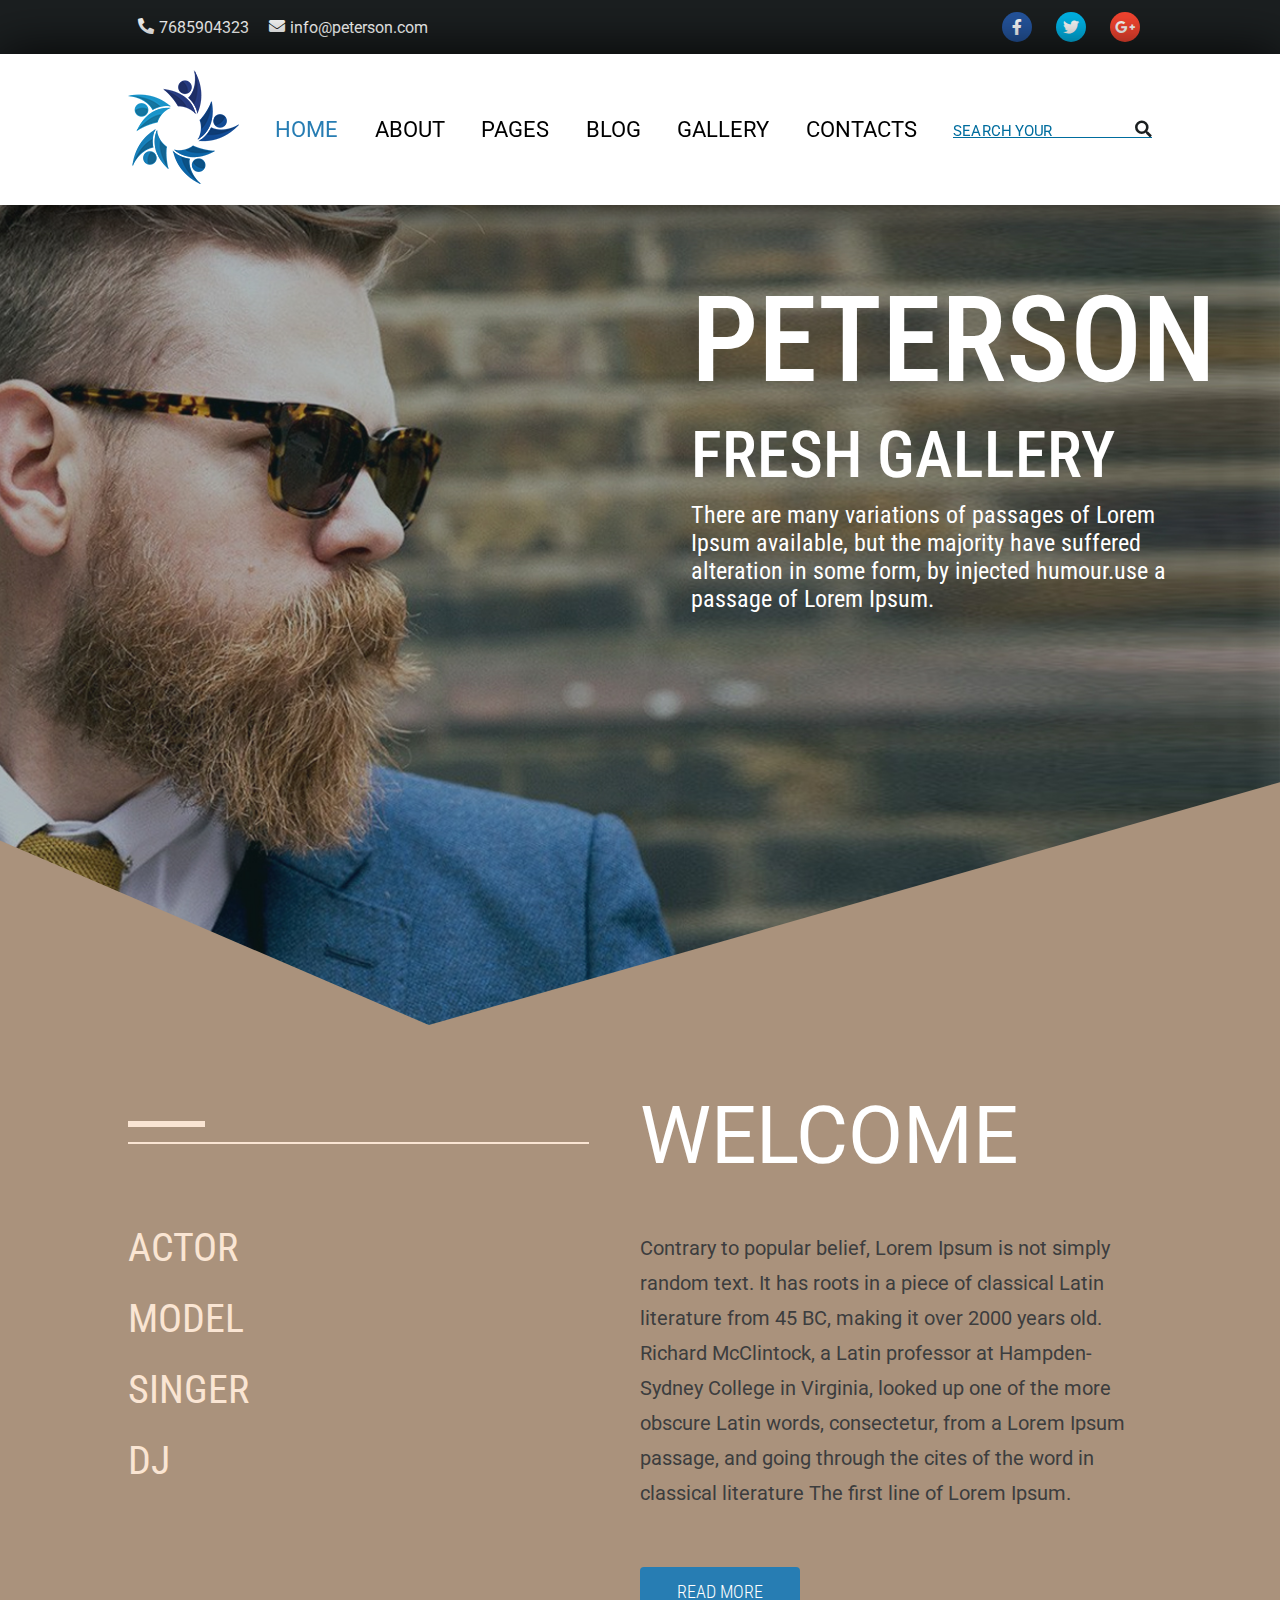
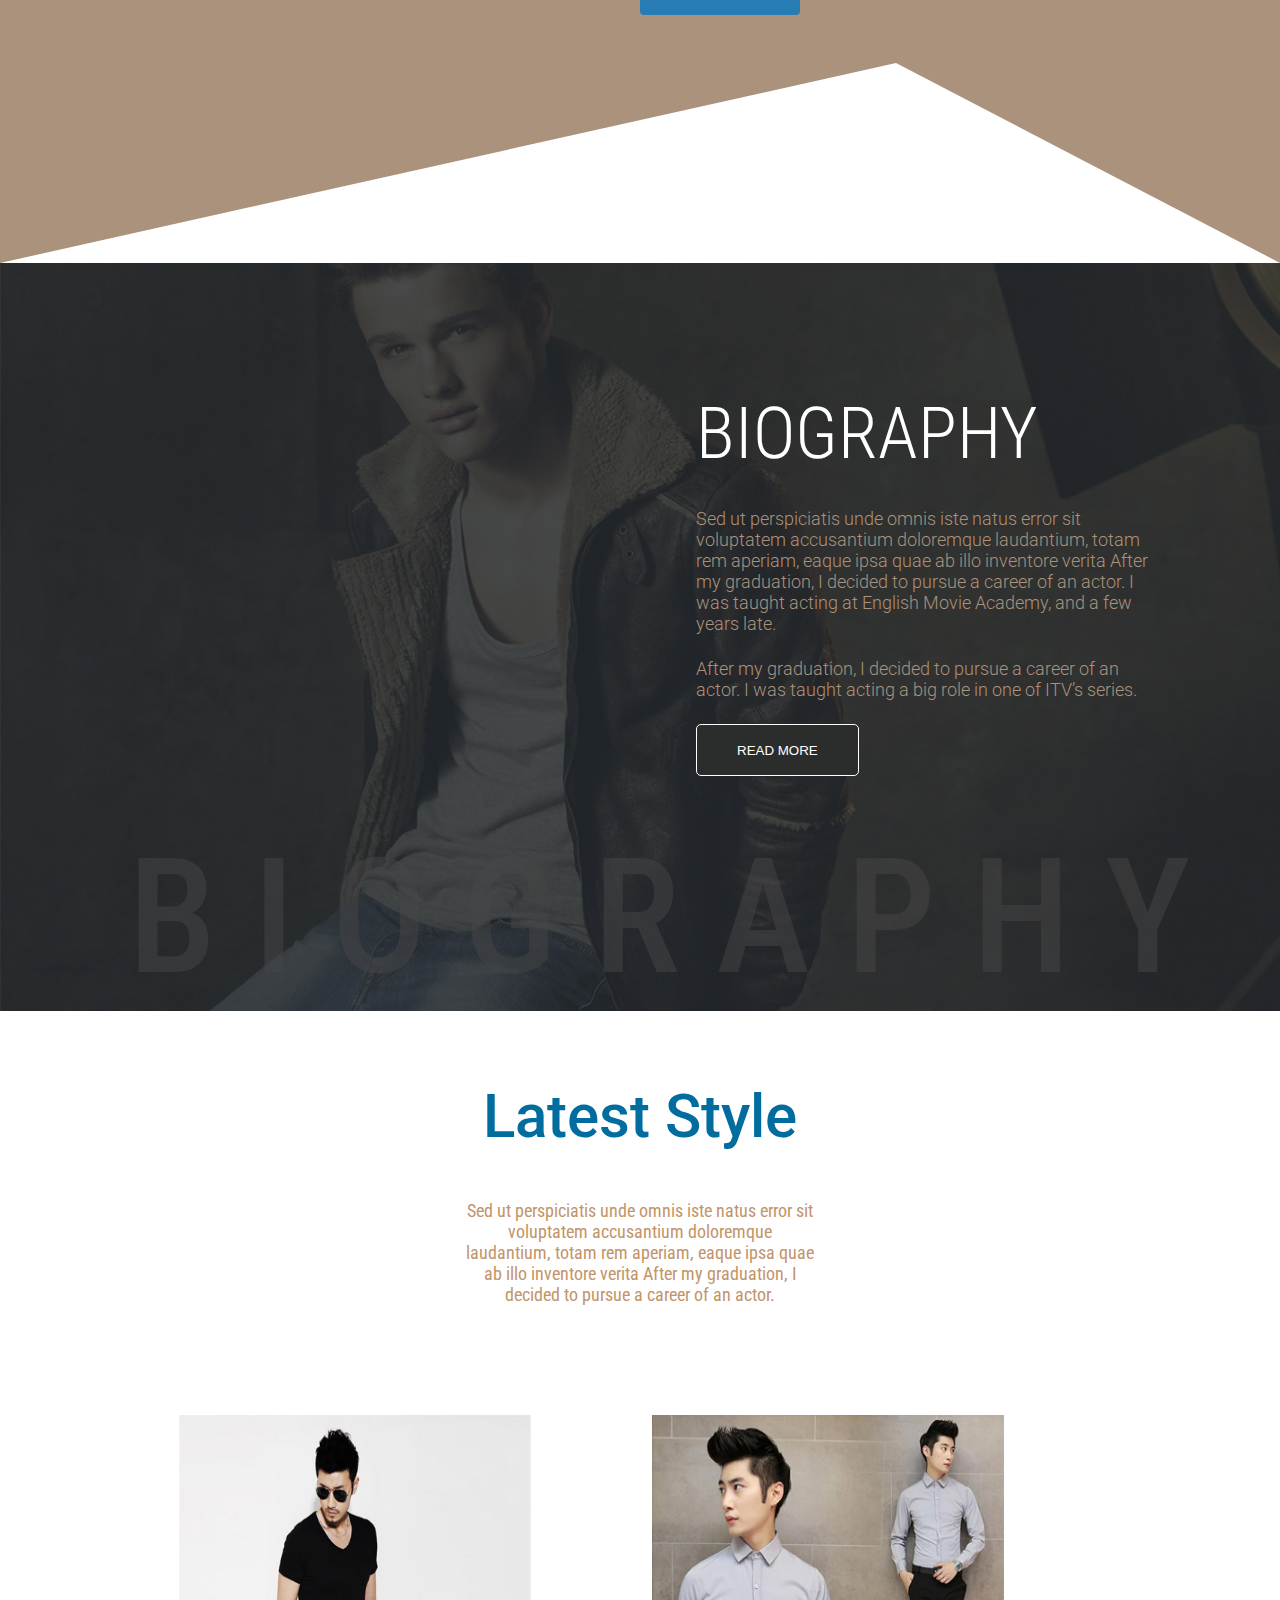
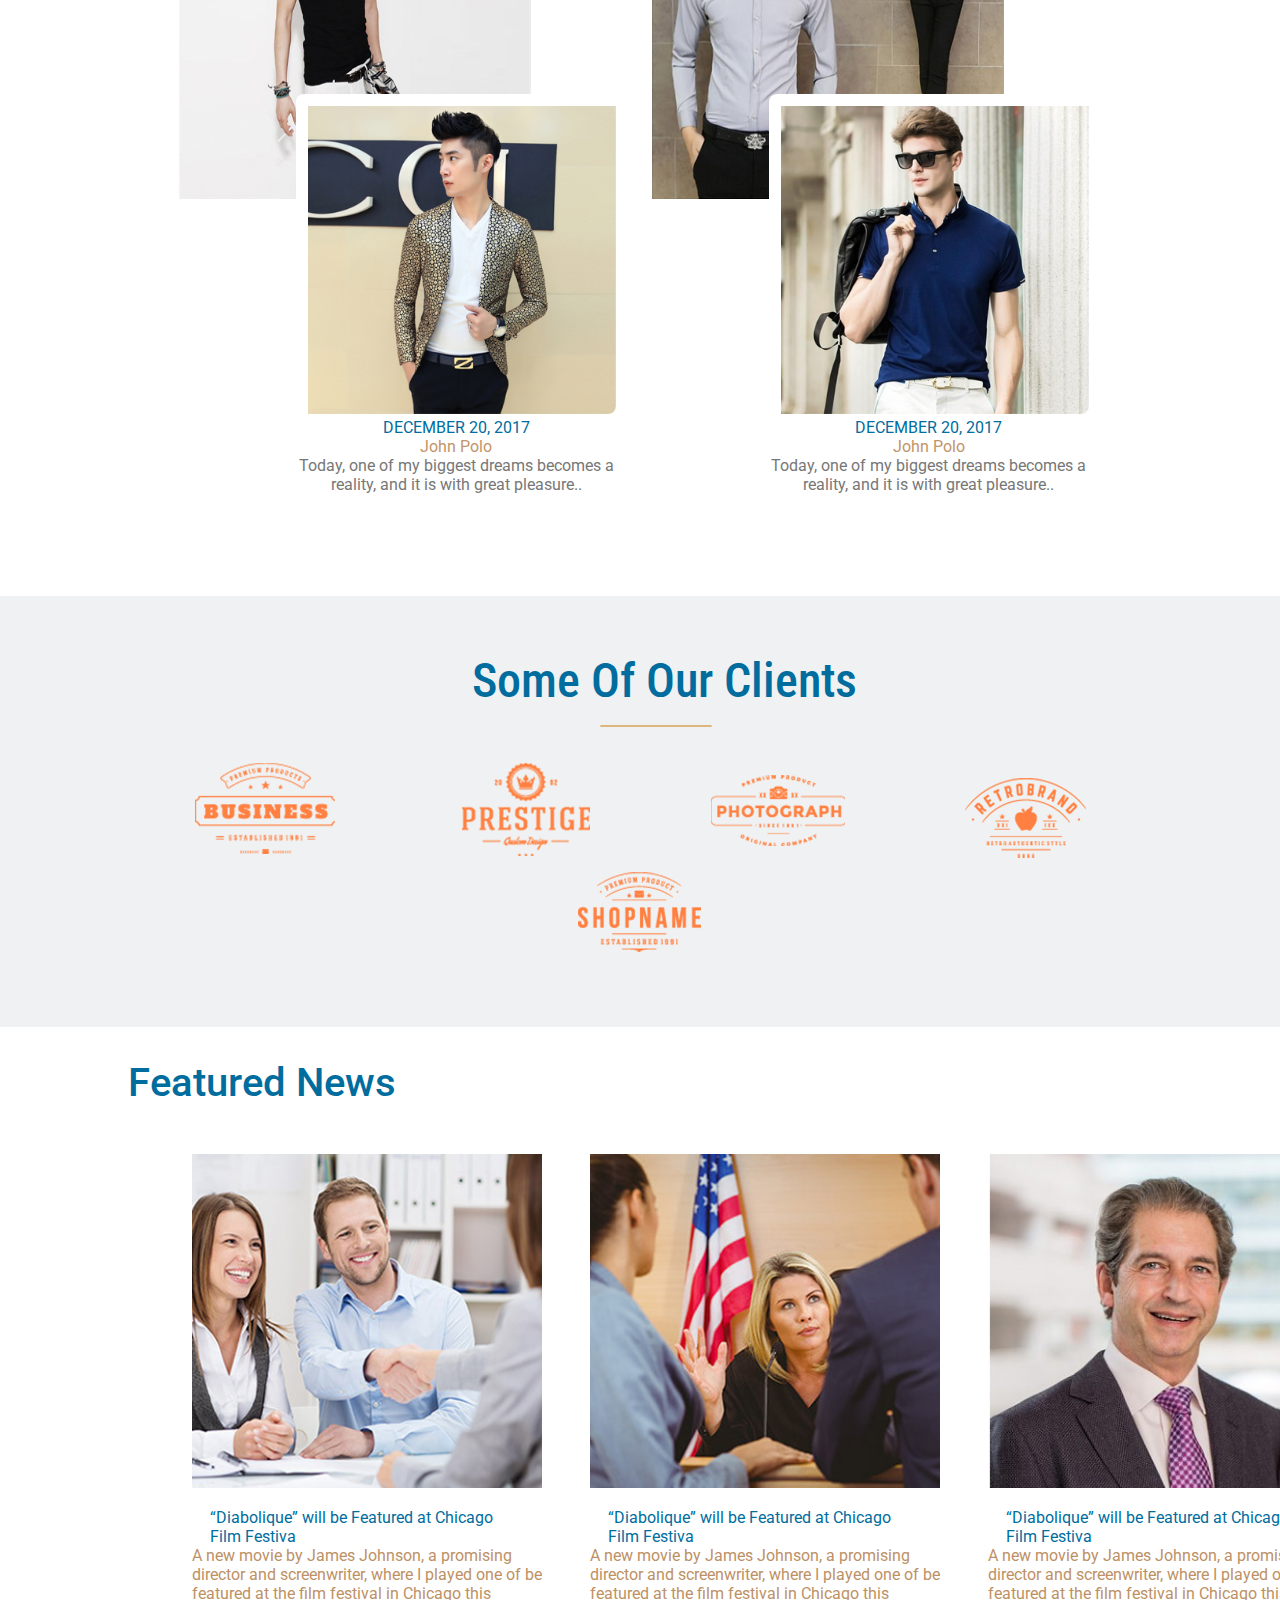
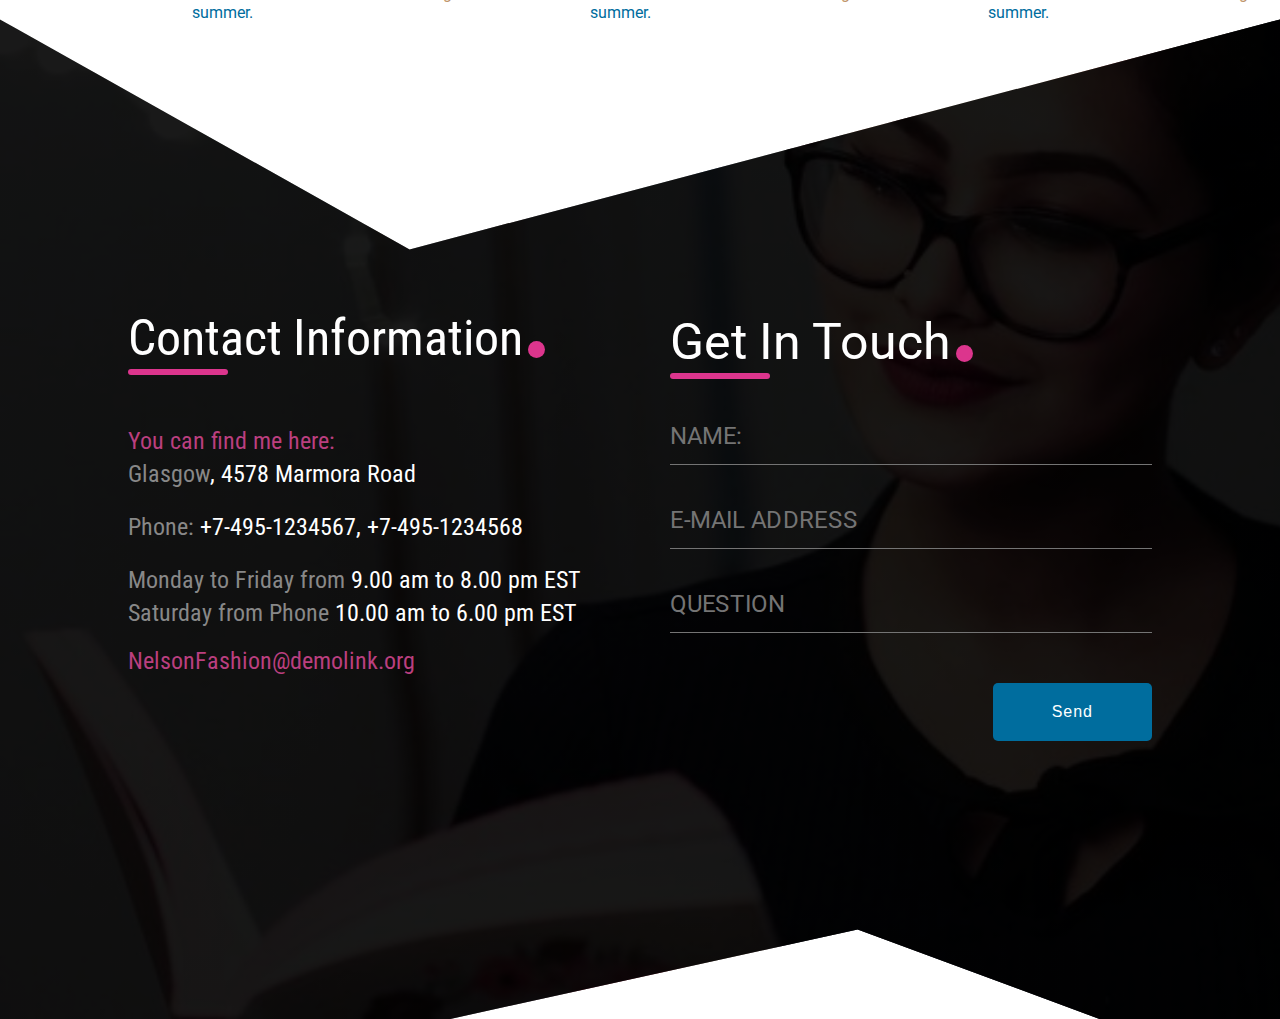
==== commit 921751ef: "added navBar" ====
--- a/index.html
+++ b/index.html
@@ -12,6 +12,75 @@
     />
   </head>
   <body>
+    <nav>
+      <ul>
+        <div class="primarybar">
+          <div class="container primarybar_style">
+            <div class="primarybar_phoneAndEmail">
+              <div class="primarybar_phoneAndEmail_phonenumber">
+                <i class="fas fa-phone-alt"></i>
+                <p>7685904323</p>
+              </div>
+              <div class="primarybar_phoneAndEmail_email">
+                <i class="fas fa-envelope"></i>
+                <p>info@peterson.com</p>
+              </div>
+            </div>
+            <div class="primarybar_socialMedia">
+              <a href="" class="primarybar_socialMedia_icons facebook">
+                <i class="fab fa-facebook-f"></i>
+              </a>
+              <a href="" class="primarybar_socialMedia_icons twitter">
+                <i class="fab fa-twitter"></i>
+              </a>
+              <a href="" class="primarybar_socialMedia_icons google">
+                <i class="fab fa-google-plus-g"></i>
+              </a>
+            </div>
+          </div>
+        </div>
+        <div class="secondarybar">
+          <li class="secondarybar_logo">
+            <img src="/images/logo.png" alt="" />
+          </li>
+          <li class="secondarybar_item">
+            <a href="" class="secondarybar_a secondarybar_home">home</a>
+          </li>
+          <li class="secondarybar_item">
+            <a href="" class="secondarybar_a">about</a>
+          </li>
+          <li class="secondarybar_item">
+            <a href="" class="secondarybar_a">pages</a>
+          </li>
+          <li class="secondarybar_item">
+            <a href="" class="secondarybar_a">blog</a>
+          </li>
+          <li class="secondarybar_item">
+            <a href="" class="secondarybar_a">gallery</a>
+          </li>
+          <li class="secondarybar_item">
+            <a href="" class="secondarybar_a">contacts</a>
+          </li>
+          <li class="secondarybar_item secondarybar_search">
+            <i class="fas fa-search fa-xs secondarybar_search_searchicon"></i>
+            <input
+              type="text"
+              placeholder=" "
+              class="inputTextStyle"
+              id="search"
+              required
+            />
+            <label for="search">
+              <p>search your</p>
+            </label>
+            <div class="border"></div>
+          </li>
+          <li class="secondarybar_hamMenu">
+            <i class="fas fa-bars fa-lg"></i>
+          </li>
+        </div>
+      </ul>
+    </nav>
     <section class="headerSection">
       <div class="headerSection__imageBackground">
         <div class="container">
@@ -27,7 +96,6 @@
         </div>
       </div>
     </section>
-
     <section class="WelcomeSection">
       <div class="container WelcomeSection__style">
         <div class="WelcomeSection__content">
@@ -61,43 +129,6 @@
         </div>
       </div>
       <div class="whitetriangle"></div>
-    </section>
-    <section class="gallery">
-      <div class="container">
-        <div>
-          <hr class="longline_first gallery__longline__first" />
-          <hr class="longline_second gallery__longline__second" />
-        </div>
-        <div class="gallery__grid">
-          <div class="gallery__firstpart">
-            <h2 class="gallery__first_h2">fresh gallery</h2>
-            <p class="gallery__p">
-              There are many variations of passages of Lorem Ipsum available,
-              but the majority have suffered alteration in some form, by
-              injected humour.use a passage of Lorem Ipsum,
-            </p>
-          </div>
-          <h2 class="gallery__second_h2">promo fashion backstage</h2>
-          <div class="gallery__img1-1 x">
-            <img class="gallery__imgs" src="images/1-1.jpg" alt="" />
-          </div>
-          <div class="gallery__img2-1 x">
-            <img class="gallery__imgs" src="images/2-1.jpg" alt="" />
-          </div>
-          <div class="gallery__img2-2 x">
-            <img class="gallery__imgs" src="images/2-2.jpg" alt="" />
-          </div>
-          <div class="gallery__img3-1 x">
-            <img class="gallery__imgs" src="images/3-1.jpg" alt="" />
-          </div>
-          <div class="gallery__img3-2 x">
-            <img class="gallery__imgs" src="images/3-2.jpg" alt="" />
-          </div>
-          <div class="gallery__img3-3 x">
-            <img class="gallery__imgs" src="images/3-3.jpg" alt="" />
-          </div>
-        </div>
-      </div>
     </section>
     <section class="bioSection">
       <div class="container">
@@ -328,5 +359,6 @@
         </form>
       </div>
     </footer>
+    <script src="script.js"></script>
   </body>
 </html>
--- a/style.css
+++ b/style.css
@@ -11,12 +11,222 @@
   overflow-x: hidden;
   font-family: "Roboto", sans-serif;
   color: rgb(27, 31, 32);
-  font-family: "Roboto Condensed", sans-serif;
-  color: rgb(27, 31, 32);
 }
 .container {
   width: 80%;
   margin: 0 auto;
+}
+.primarybar {
+  background-color: rgb(27, 31, 32);
+}
+.primarybar_style {
+  display: flex;
+  justify-content: space-between;
+}
+.primarybar_phoneAndEmail {
+  color: white;
+  display: flex;
+  align-items: center;
+}
+.primarybar_phoneAndEmail_phonenumber {
+  display: flex;
+  margin: 10px;
+}
+.primarybar_phoneAndEmail_phonenumber p {
+  margin-left: 5px;
+}
+.primarybar_phoneAndEmail_email {
+  display: flex;
+  margin: 10px;
+}
+.primarybar_phoneAndEmail_email p {
+  margin-left: 5px;
+}
+.primarybar_socialMedia {
+  display: flex;
+}
+.primarybar_socialMedia_icons {
+  text-decoration: none;
+  color: white;
+  width: 30px;
+  height: 30px;
+  border-radius: 1000px;
+  display: flex;
+  justify-content: center;
+  align-items: center;
+  margin: 12px;
+}
+.facebook {
+  background: rgb(37, 86, 160);
+}
+.twitter {
+  background: rgb(0, 183, 235);
+}
+.google {
+  background: rgb(250, 70, 49);
+}
+/* primarybar end */
+
+/* secondarybar start */
+.secondarybar {
+  position: fixed;
+  top: 54px;
+  display: flex;
+  justify-content: space-between;
+  align-items: center;
+  list-style-type: none;
+  font-size: 22px;
+  width: 100%;
+  padding: 0 10%;
+  transition: top 0.3s;
+  background-color: white;
+  box-shadow: 0px 0px 50px 1px rgba(0, 0, 0, 0.86);
+  z-index: 99;
+}
+.secondarybar_logo {
+  padding: 1rem 0;
+}
+.secondarybar_a {
+  text-decoration: none;
+  text-transform: uppercase;
+  color: black;
+}
+.secondarybar_a:hover {
+  color: rgb(39, 125, 179);
+}
+.secondarybar_home {
+  color: rgb(39, 125, 179);
+}
+/* secondarybar end */
+
+/* search bar start */
+.inputTextStyle {
+  border: none;
+  background-color: rgb(202, 202, 202);
+  font-size: 15px;
+  width: 100%;
+  background: rgba(255, 255, 255, 0);
+  outline: none;
+}
+input:focus + label,
+input:valid + label {
+  transform: translate(0, 0) scale(1);
+  cursor: text;
+  color: rgb(0, 0, 0);
+}
+input:focus ~ .border::after,
+input:valid ~ .border::after {
+  transform: scaleX(1);
+}
+label {
+  transition: all 0.2s;
+  text-transform: uppercase;
+  transform-origin: left bottom;
+  transform: translate(0, 2.125rem) scale(1.5);
+  cursor: text;
+  color: rgb(0, 109, 158);
+  font-size: 10px;
+  display: flex;
+  justify-content: space-between;
+  flex-direction: row;
+  width: 130px;
+  padding-bottom: 10px;
+}
+.secondarybar_search {
+  position: relative;
+  display: flex;
+  flex-flow: column-reverse;
+  margin-bottom: 1em;
+  position: relative;
+  border-bottom: 1px solid rgb(0, 109, 158);
+  padding: 0.5rem 0;
+}
+.border::after {
+  content: "";
+  position: absolute;
+  bottom: -1px;
+  left: 0;
+  width: 100%;
+  height: 1px;
+  transform: scaleX(0);
+  background: rgb(0, 0, 0);
+  transition: 0.2s;
+  transform-origin: left;
+}
+.search {
+  display: flex;
+  justify-content: space-between;
+  flex-direction: row;
+}
+.secondarybar_search_searchicon {
+  position: absolute;
+  right: 0;
+}
+/* search bar end */
+.secondarybar_hamMenu {
+  display: none;
+}
+@media (max-width: 768px) {
+  ul {
+    position: relative;
+    width: 100%;
+    display: flex;
+    align-items: center;
+  }
+  .secondarybar {
+    display: flex;
+    flex-wrap: wrap;
+    order: 1;
+  }
+  .secondarybar_hamMenu {
+    display: flex;
+    cursor: pointer;
+    order: 1;
+  }
+  .secondarybar_item {
+    display: none;
+    order: 3;
+    width: 100%;
+    text-align: center;
+  }
+  .secondarybar_item:hover {
+    background: rgb(240, 241, 242);
+  }
+  .secondarybar_item.active {
+    display: block;
+  }
+  .secondarybar_search {
+    order: 2;
+    text-align: center;
+    padding: 0;
+  }
+  label {
+    top: -1rem;
+    transform: translate(0, 2.125rem) scale(1.5);
+    position: absolute;
+  }
+
+  .secondarybar_search_searchicon {
+    top: 0.25rem;
+  }
+  .secondarybar_a {
+    padding: 1rem 0;
+    display: block;
+  }
+  .primarybar_style {
+    display: none;
+    order: 10;
+    flex-direction: column;
+    justify-content: center;
+    align-items: center;
+  }
+  .primarybar_style.active {
+    display: flex;
+  }
+
+  .primarybar_phoneAndEmail {
+    color: black;
+  }
 }
 
 .headerSection {
@@ -146,9 +356,10 @@
 }
 .whitetriangle {
   height: 70px;
-  background: rgb(240, 241, 242);
+  background: white;
   clip-path: polygon(70% 0, 0% 100%, 100% 100%);
 }
+
 @media (min-width: 768px) {
   .WelcomeSection__style {
     flex-direction: row;
@@ -192,123 +403,6 @@
     height: 200px;
   }
 }
-.gallery {
-  text-align: center;
-  background-color: rgb(240, 241, 242);
-  padding: 2rem 0;
-}
-.longline_first {
-  margin-right: auto;
-  width: 80px;
-  height: 6px;
-  background: rgb(250, 229, 211);
-  border: 1px solid rgb(250, 229, 211);
-}
-.gallery__longline__first {
-  background: rgb(121, 119, 122);
-  border: 1px solid rgb(121, 119, 122);
-  margin-bottom: 15px;
-}
-.longline_second {
-  margin-right: auto;
-  width: 100%;
-  background: rgb(250, 229, 211);
-  border: 1px solid rgb(250, 229, 211);
-}
-.gallery__longline__second {
-  background: rgb(121, 119, 122);
-  border: 1px solid rgb(121, 119, 122);
-  margin-bottom: 50px;
-}
-.gallery__first_h2 {
-  font-family: "Roboto", sans-serif;
-  text-transform: uppercase;
-  font-weight: 300;
-  font-size: 3rem;
-  color: rgb(121, 119, 122);
-  margin-bottom: 1.5rem;
-}
-.gallery__p {
-  font-size: 1rem;
-  color: rgb(121, 119, 122);
-  margin-bottom: 1.5rem;
-}
-.gallery__imgs {
-  max-width: 100%;
-}
-.gallery__second_h2 {
-  color: rgb(170, 146, 124);
-  text-transform: uppercase;
-  font-size: 2.5rem;
-  font-weight: 300;
-  margin-bottom: 1.5rem;
-}
-@media (min-width: 768px) {
-  .gallery {
-    padding-bottom: 4rem;
-  }
-  .gallery__grid {
-    display: grid;
-    grid-template-columns: 1fr 1fr 1fr;
-    gap: 1px;
-  }
-  .gallery__firstpart {
-    grid-column: 1 / 3;
-    grid-row: 1 / 2;
-    display: flex;
-    text-align: left;
-  }
-  .gallery__p {
-    margin-bottom: 0;
-    padding: 48px 80px 0 70px;
-  }
-  .gallery__first_h2 {
-    margin-bottom: 0;
-  }
-  .gallery__second_h2 {
-    text-align: left;
-    grid-column: 1 / 2;
-    grid-row: 2 / 3;
-    padding-right: 150px;
-  }
-  .gallery__img1-1 {
-    grid-column: 1 / 2;
-    grid-row: 3 / 5;
-  }
-  .gallery__img2-1 {
-    grid-column: 2 / 3;
-    grid-row: 2 / 4;
-  }
-  .gallery__img2-2 {
-    grid-column: 2 / 3;
-    grid-row: 4 / 6;
-  }
-  .gallery__img3-1 {
-    grid-column: 3 / 4;
-    grid-row: 1 / 3;
-  }
-  .gallery__img3-2 {
-    grid-column: 3 / 4;
-    grid-row: 3 / 5;
-  }
-  .gallery__img3-3 {
-    grid-column: 3 / 4;
-    grid-row: 5 / 7;
-  }
-  .x {
-    height: 100%;
-    width: 100%;
-  }
-  .gallery__imgs {
-    object-fit: cover;
-    height: 100%;
-    width: 100%;
-  }
-  .gallery__second_h2 {
-    margin: 0;
-  }
-}
-
 .bioSection {
   background-image: url(images/BioBackground.jpg);
   background-position: 25% 0;
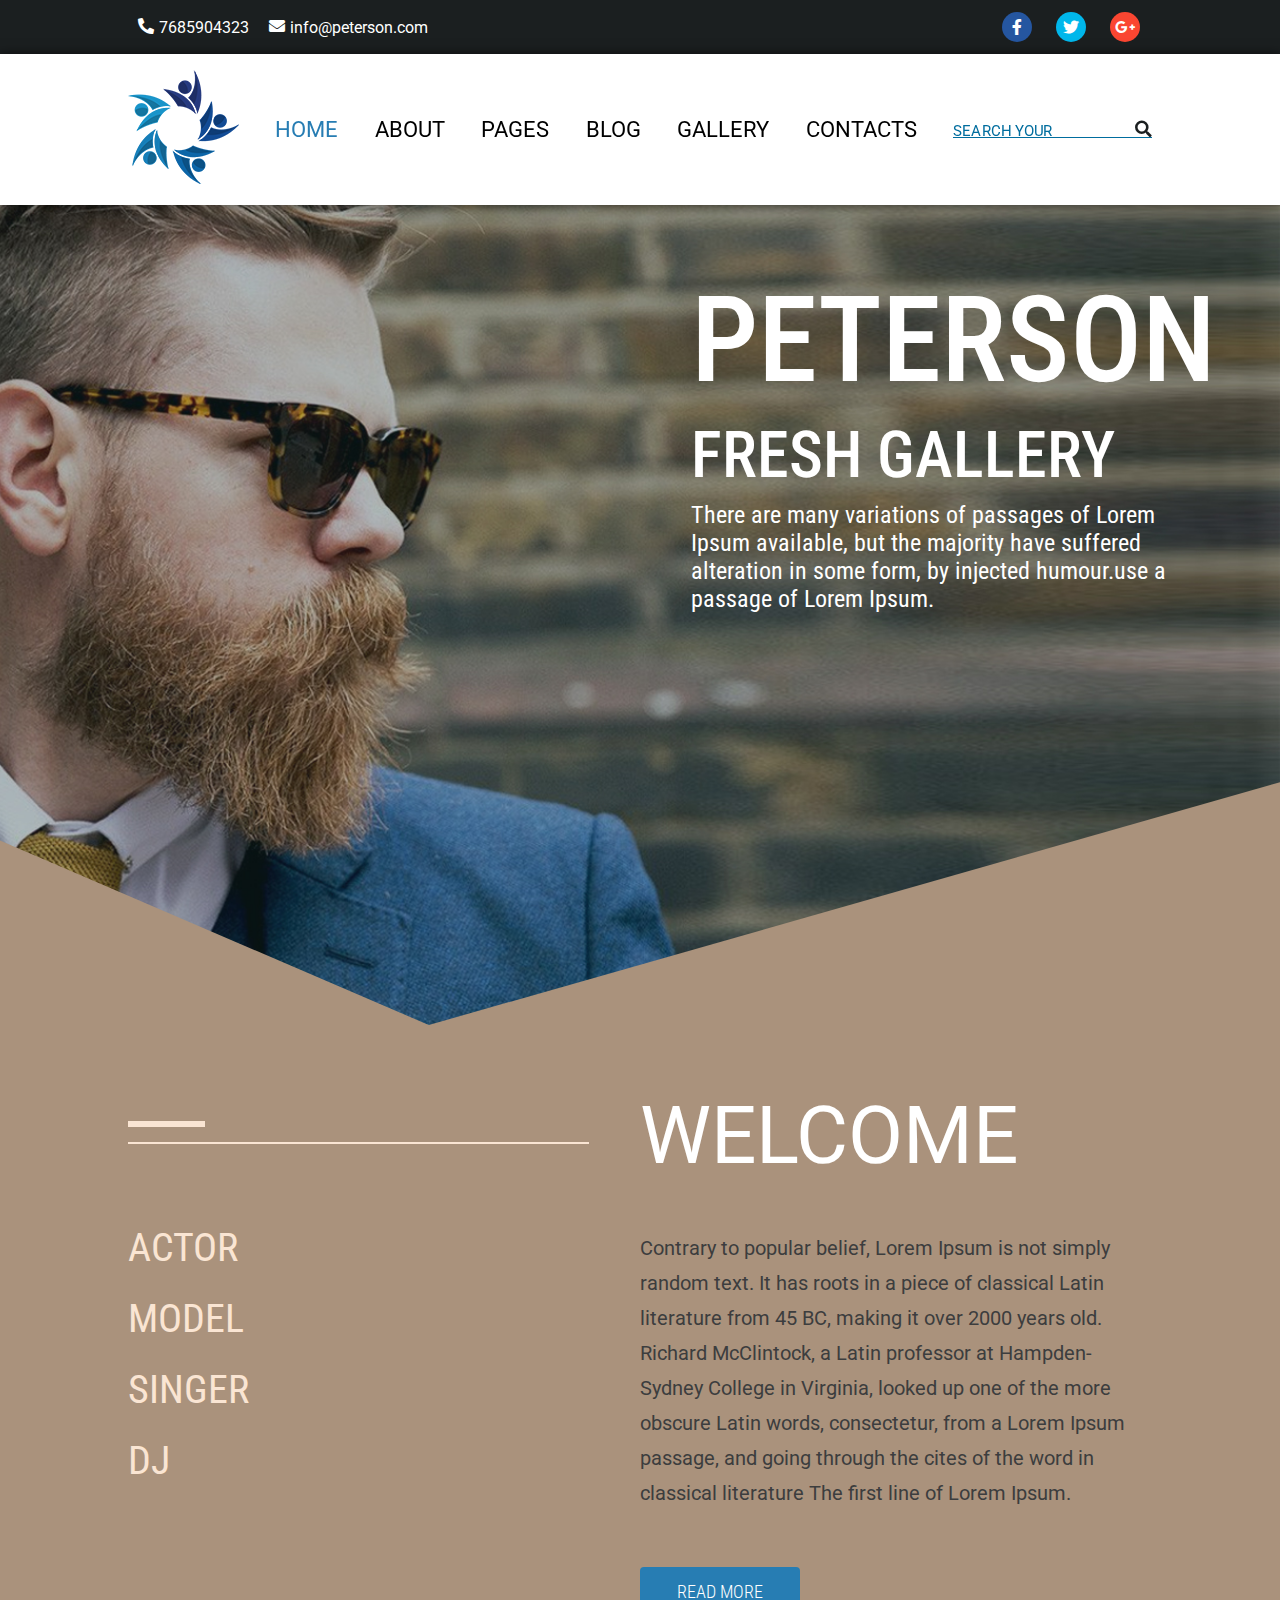
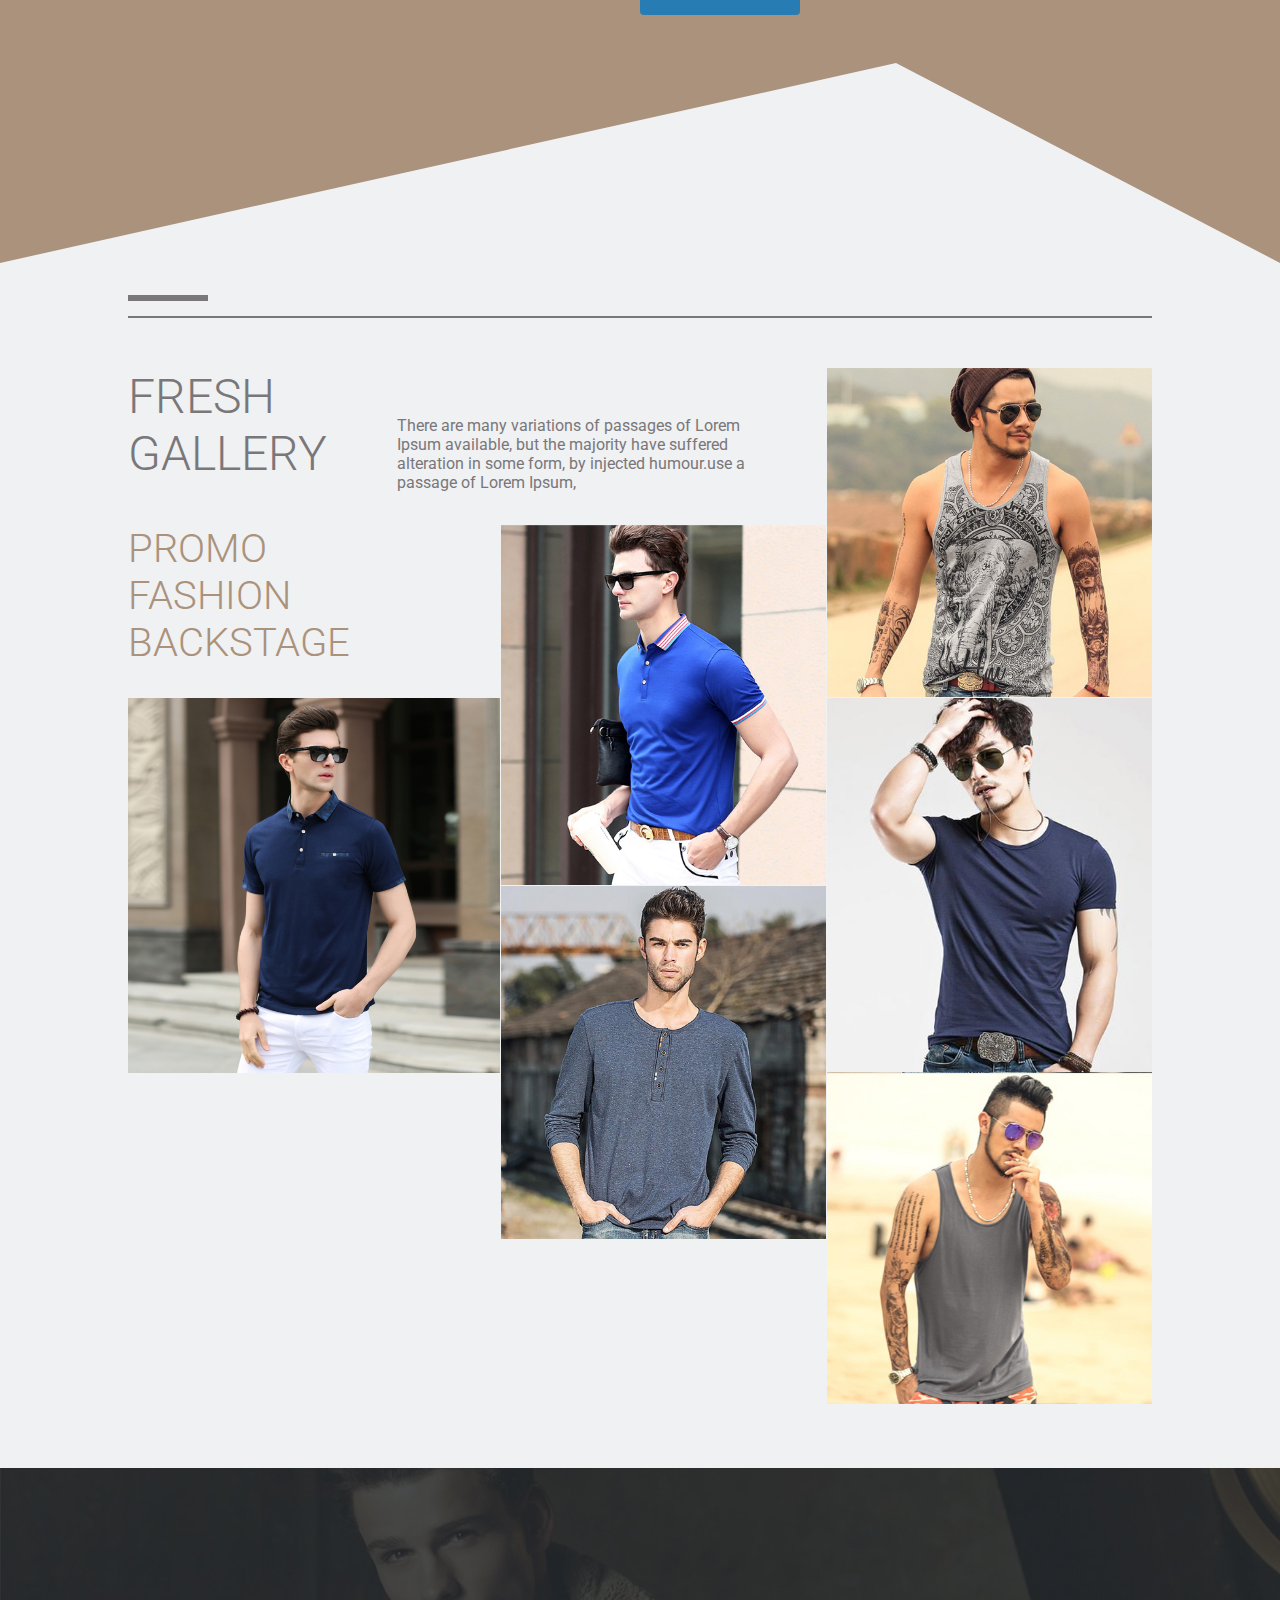
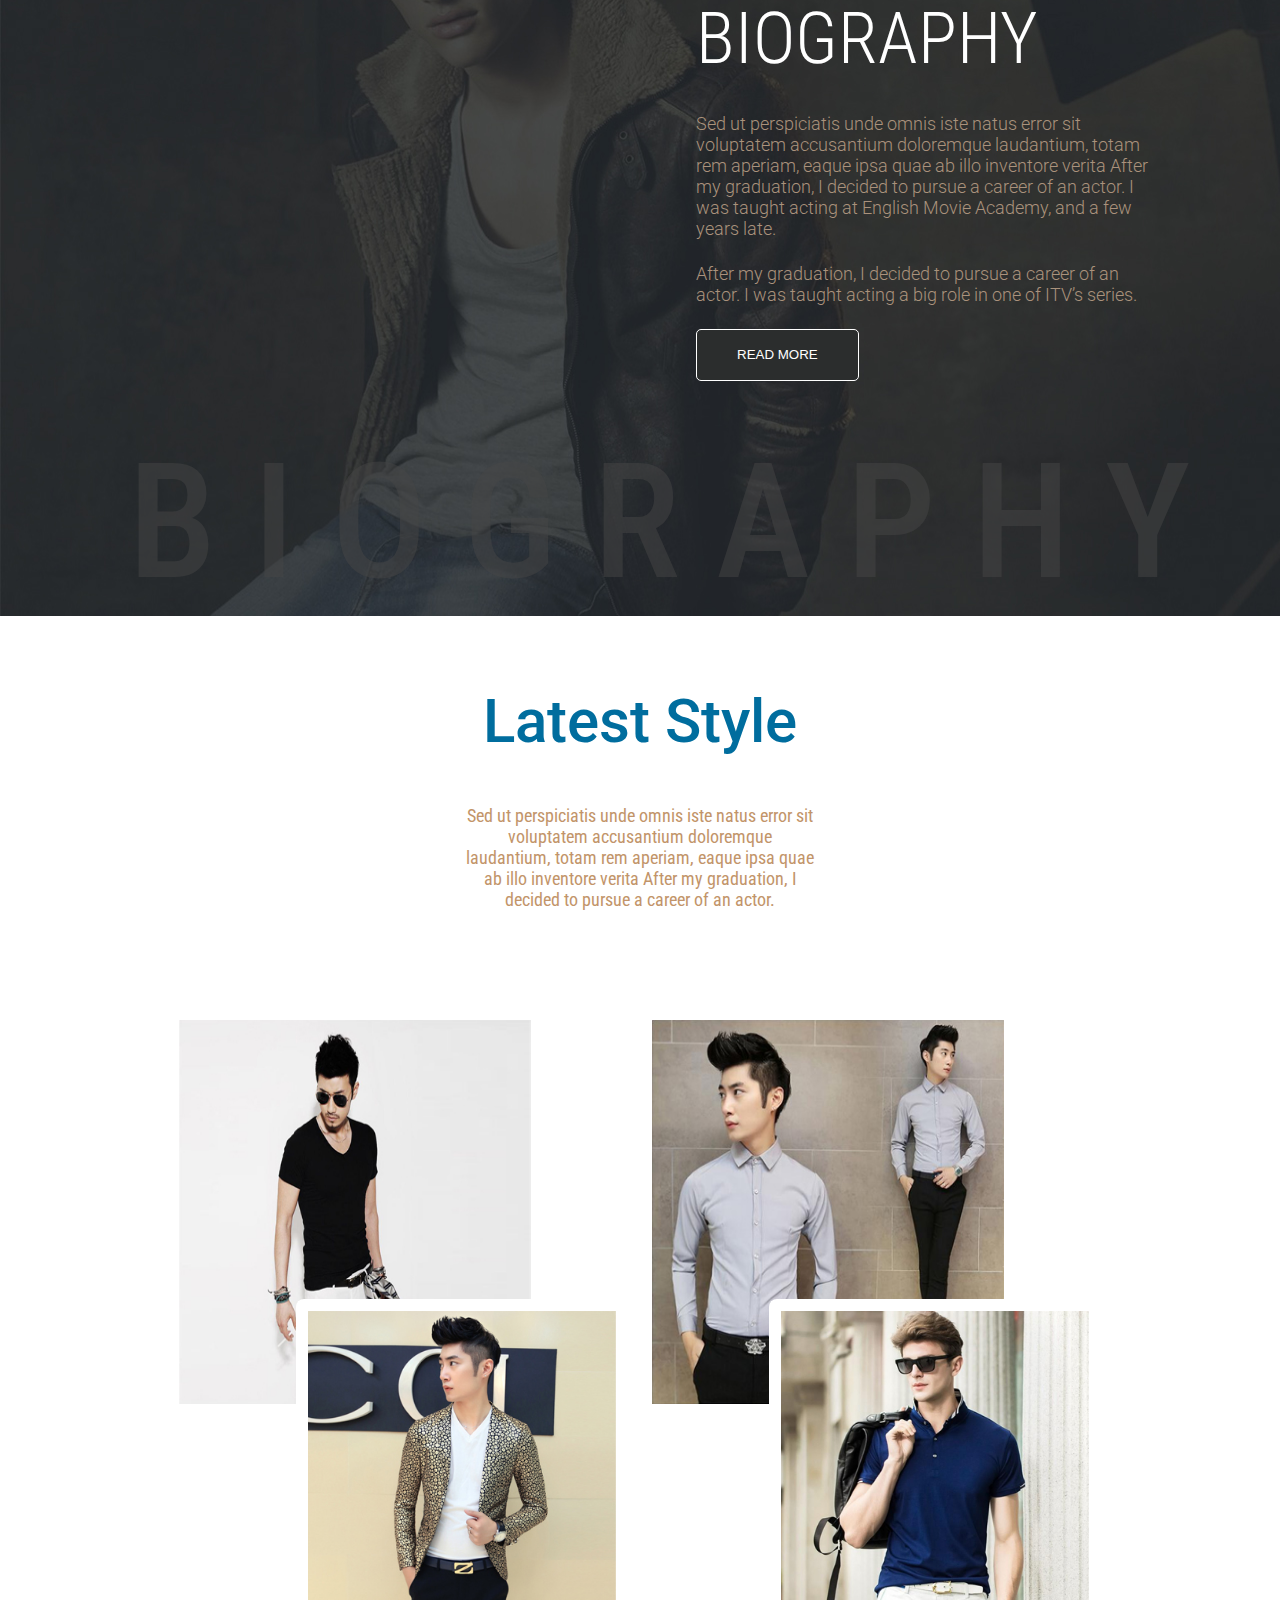
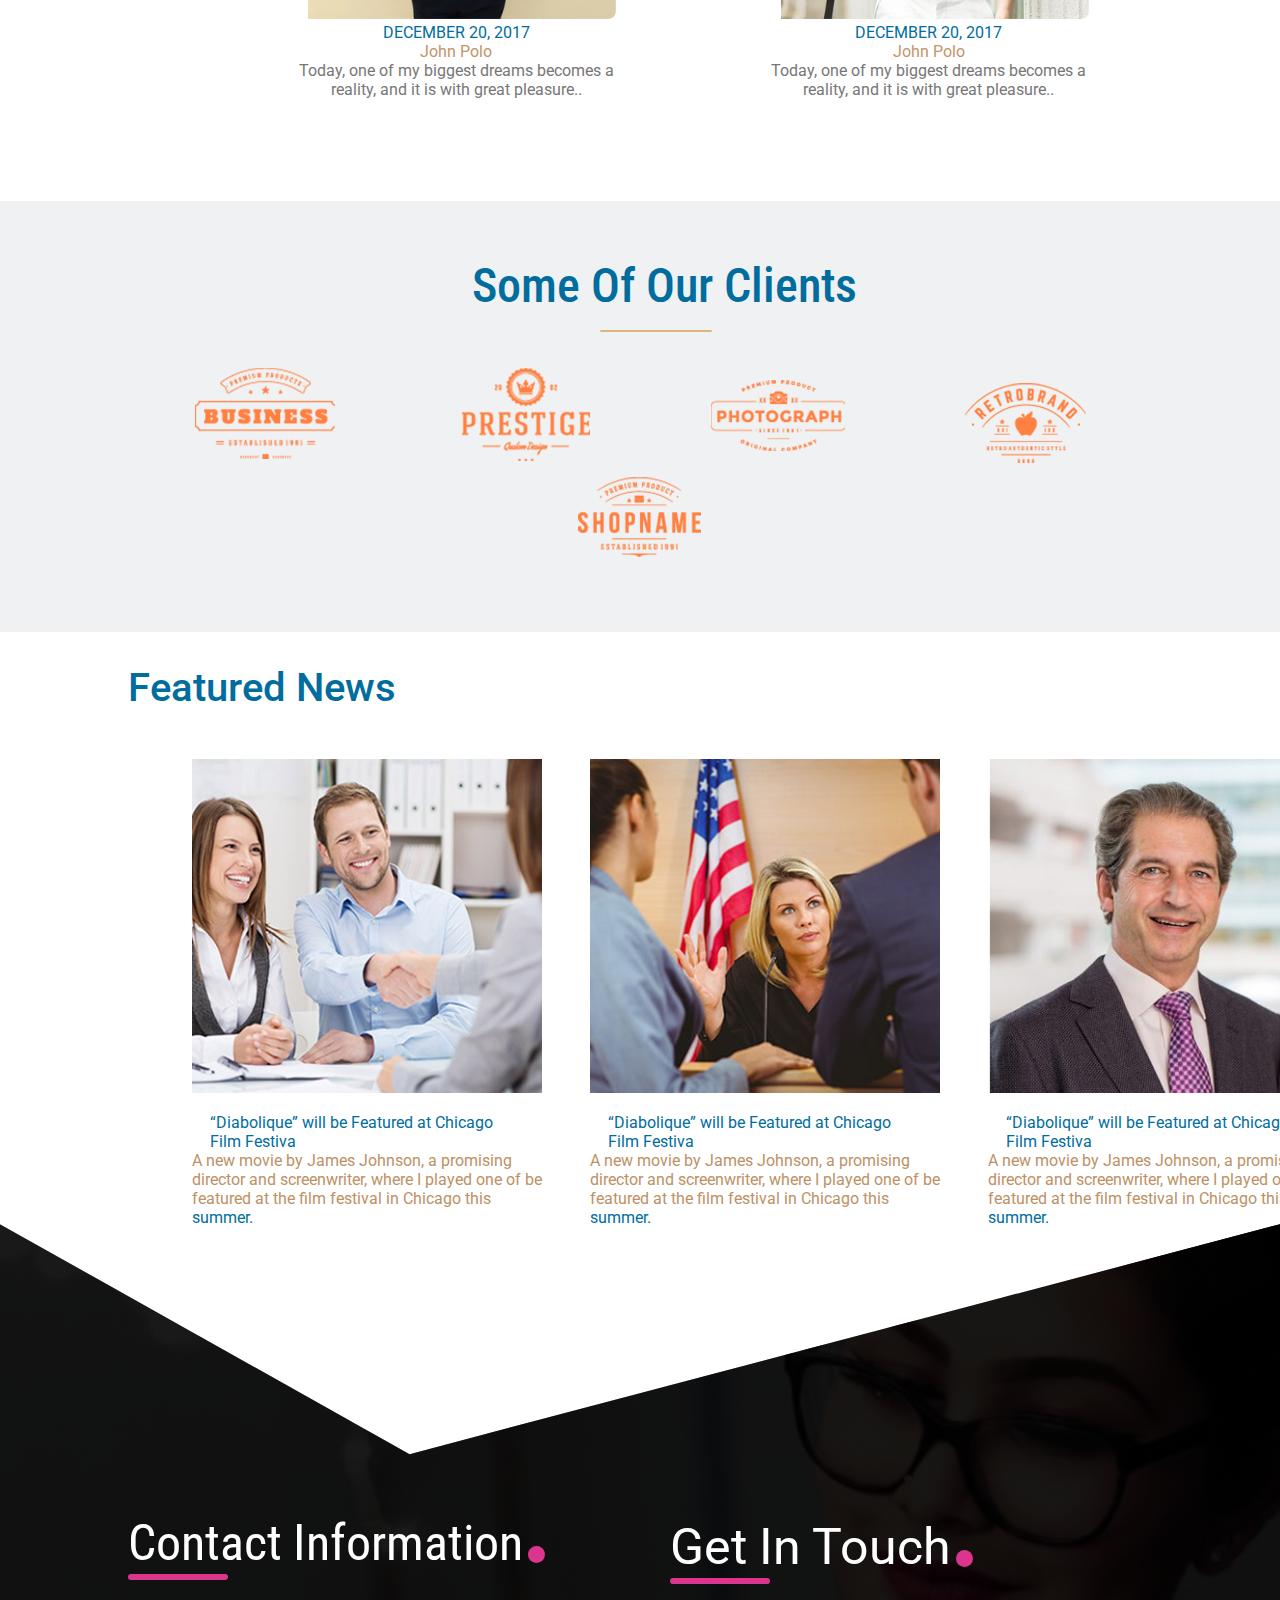
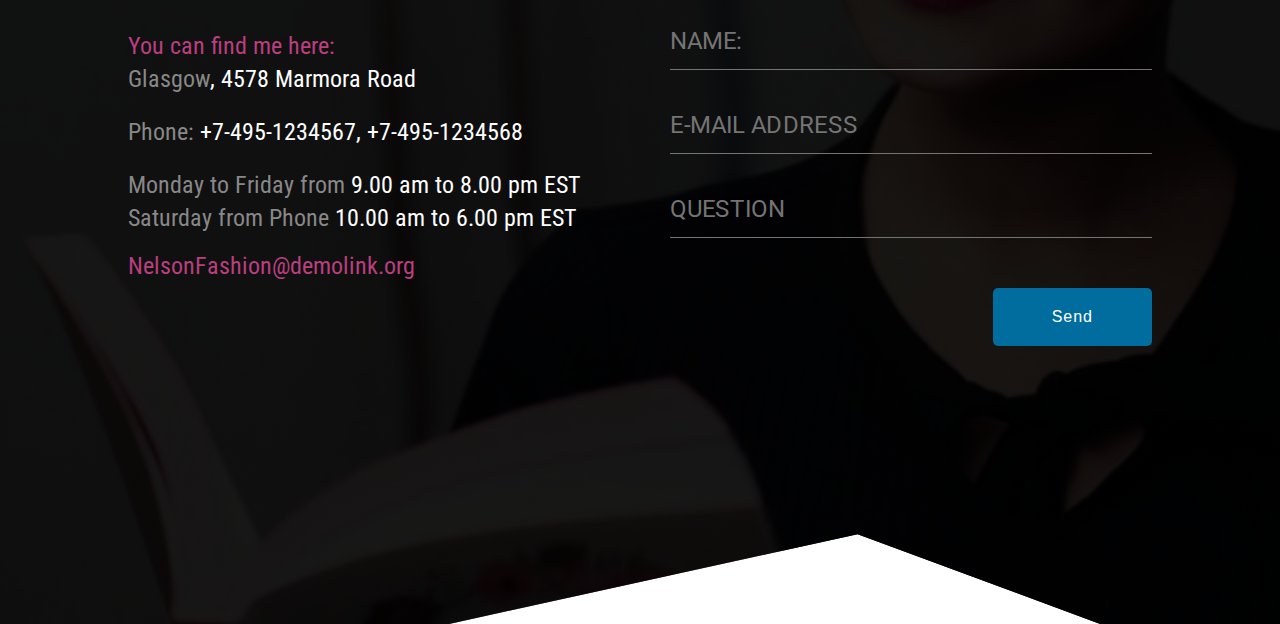
==== commit a6593050: "Merge branch 'master' of https://github.com/Ali-Khamis/fashion into master" ====
--- a/index.html
+++ b/index.html
@@ -96,6 +96,7 @@
         </div>
       </div>
     </section>
+
     <section class="WelcomeSection">
       <div class="container WelcomeSection__style">
         <div class="WelcomeSection__content">
@@ -129,6 +130,43 @@
         </div>
       </div>
       <div class="whitetriangle"></div>
+    </section>
+    <section class="gallery">
+      <div class="container">
+        <div>
+          <hr class="longline_first gallery__longline__first" />
+          <hr class="longline_second gallery__longline__second" />
+        </div>
+        <div class="gallery__grid">
+          <div class="gallery__firstpart">
+            <h2 class="gallery__first_h2">fresh gallery</h2>
+            <p class="gallery__p">
+              There are many variations of passages of Lorem Ipsum available,
+              but the majority have suffered alteration in some form, by
+              injected humour.use a passage of Lorem Ipsum,
+            </p>
+          </div>
+          <h2 class="gallery__second_h2">promo fashion backstage</h2>
+          <div class="gallery__img1-1 x">
+            <img class="gallery__imgs" src="images/1-1.jpg" alt="" />
+          </div>
+          <div class="gallery__img2-1 x">
+            <img class="gallery__imgs" src="images/2-1.jpg" alt="" />
+          </div>
+          <div class="gallery__img2-2 x">
+            <img class="gallery__imgs" src="images/2-2.jpg" alt="" />
+          </div>
+          <div class="gallery__img3-1 x">
+            <img class="gallery__imgs" src="images/3-1.jpg" alt="" />
+          </div>
+          <div class="gallery__img3-2 x">
+            <img class="gallery__imgs" src="images/3-2.jpg" alt="" />
+          </div>
+          <div class="gallery__img3-3 x">
+            <img class="gallery__imgs" src="images/3-3.jpg" alt="" />
+          </div>
+        </div>
+      </div>
     </section>
     <section class="bioSection">
       <div class="container">
--- a/style.css
+++ b/style.css
@@ -80,7 +80,7 @@
   padding: 0 10%;
   transition: top 0.3s;
   background-color: white;
-  box-shadow: 0px 0px 50px 1px rgba(0, 0, 0, 0.86);
+  box-shadow: 0px 0px 10px 1px rgba(0, 0, 0, 0.5);
   z-index: 99;
 }
 .secondarybar_logo {
@@ -356,10 +356,9 @@
 }
 .whitetriangle {
   height: 70px;
-  background: white;
+  background: rgb(240, 241, 242);
   clip-path: polygon(70% 0, 0% 100%, 100% 100%);
 }
-
 @media (min-width: 768px) {
   .WelcomeSection__style {
     flex-direction: row;
@@ -403,6 +402,123 @@
     height: 200px;
   }
 }
+.gallery {
+  text-align: center;
+  background-color: rgb(240, 241, 242);
+  padding: 2rem 0;
+}
+.longline_first {
+  margin-right: auto;
+  width: 80px;
+  height: 6px;
+  background: rgb(250, 229, 211);
+  border: 1px solid rgb(250, 229, 211);
+}
+.gallery__longline__first {
+  background: rgb(121, 119, 122);
+  border: 1px solid rgb(121, 119, 122);
+  margin-bottom: 15px;
+}
+.longline_second {
+  margin-right: auto;
+  width: 100%;
+  background: rgb(250, 229, 211);
+  border: 1px solid rgb(250, 229, 211);
+}
+.gallery__longline__second {
+  background: rgb(121, 119, 122);
+  border: 1px solid rgb(121, 119, 122);
+  margin-bottom: 50px;
+}
+.gallery__first_h2 {
+  font-family: "Roboto", sans-serif;
+  text-transform: uppercase;
+  font-weight: 300;
+  font-size: 3rem;
+  color: rgb(121, 119, 122);
+  margin-bottom: 1.5rem;
+}
+.gallery__p {
+  font-size: 1rem;
+  color: rgb(121, 119, 122);
+  margin-bottom: 1.5rem;
+}
+.gallery__imgs {
+  max-width: 100%;
+}
+.gallery__second_h2 {
+  color: rgb(170, 146, 124);
+  text-transform: uppercase;
+  font-size: 2.5rem;
+  font-weight: 300;
+  margin-bottom: 1.5rem;
+}
+@media (min-width: 768px) {
+  .gallery {
+    padding-bottom: 4rem;
+  }
+  .gallery__grid {
+    display: grid;
+    grid-template-columns: 1fr 1fr 1fr;
+    gap: 1px;
+  }
+  .gallery__firstpart {
+    grid-column: 1 / 3;
+    grid-row: 1 / 2;
+    display: flex;
+    text-align: left;
+  }
+  .gallery__p {
+    margin-bottom: 0;
+    padding: 48px 80px 0 70px;
+  }
+  .gallery__first_h2 {
+    margin-bottom: 0;
+  }
+  .gallery__second_h2 {
+    text-align: left;
+    grid-column: 1 / 2;
+    grid-row: 2 / 3;
+    padding-right: 150px;
+  }
+  .gallery__img1-1 {
+    grid-column: 1 / 2;
+    grid-row: 3 / 5;
+  }
+  .gallery__img2-1 {
+    grid-column: 2 / 3;
+    grid-row: 2 / 4;
+  }
+  .gallery__img2-2 {
+    grid-column: 2 / 3;
+    grid-row: 4 / 6;
+  }
+  .gallery__img3-1 {
+    grid-column: 3 / 4;
+    grid-row: 1 / 3;
+  }
+  .gallery__img3-2 {
+    grid-column: 3 / 4;
+    grid-row: 3 / 5;
+  }
+  .gallery__img3-3 {
+    grid-column: 3 / 4;
+    grid-row: 5 / 7;
+  }
+  .x {
+    height: 100%;
+    width: 100%;
+  }
+  .gallery__imgs {
+    object-fit: cover;
+    height: 100%;
+    width: 100%;
+  }
+  .gallery__second_h2 {
+    margin: 0;
+  }
+}
+
 .bioSection {
   background-image: url(images/BioBackground.jpg);
   background-position: 25% 0;
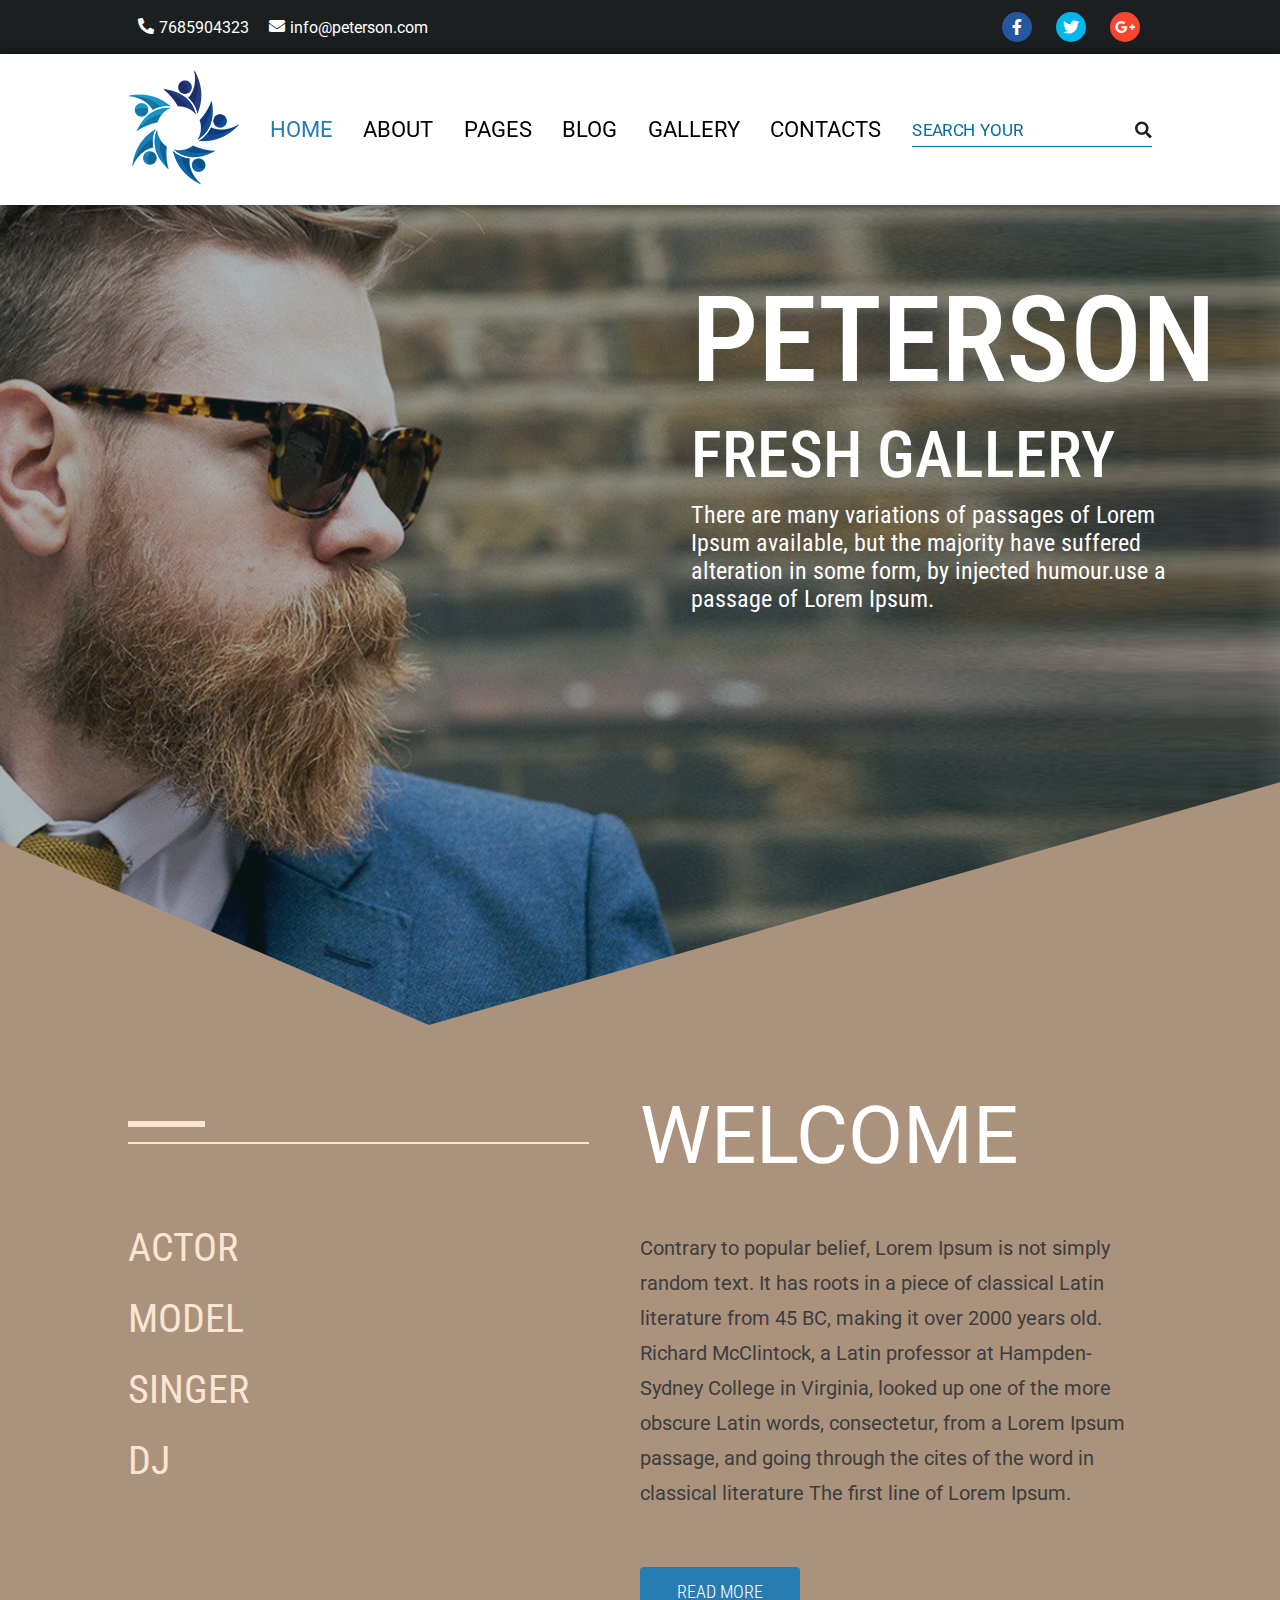
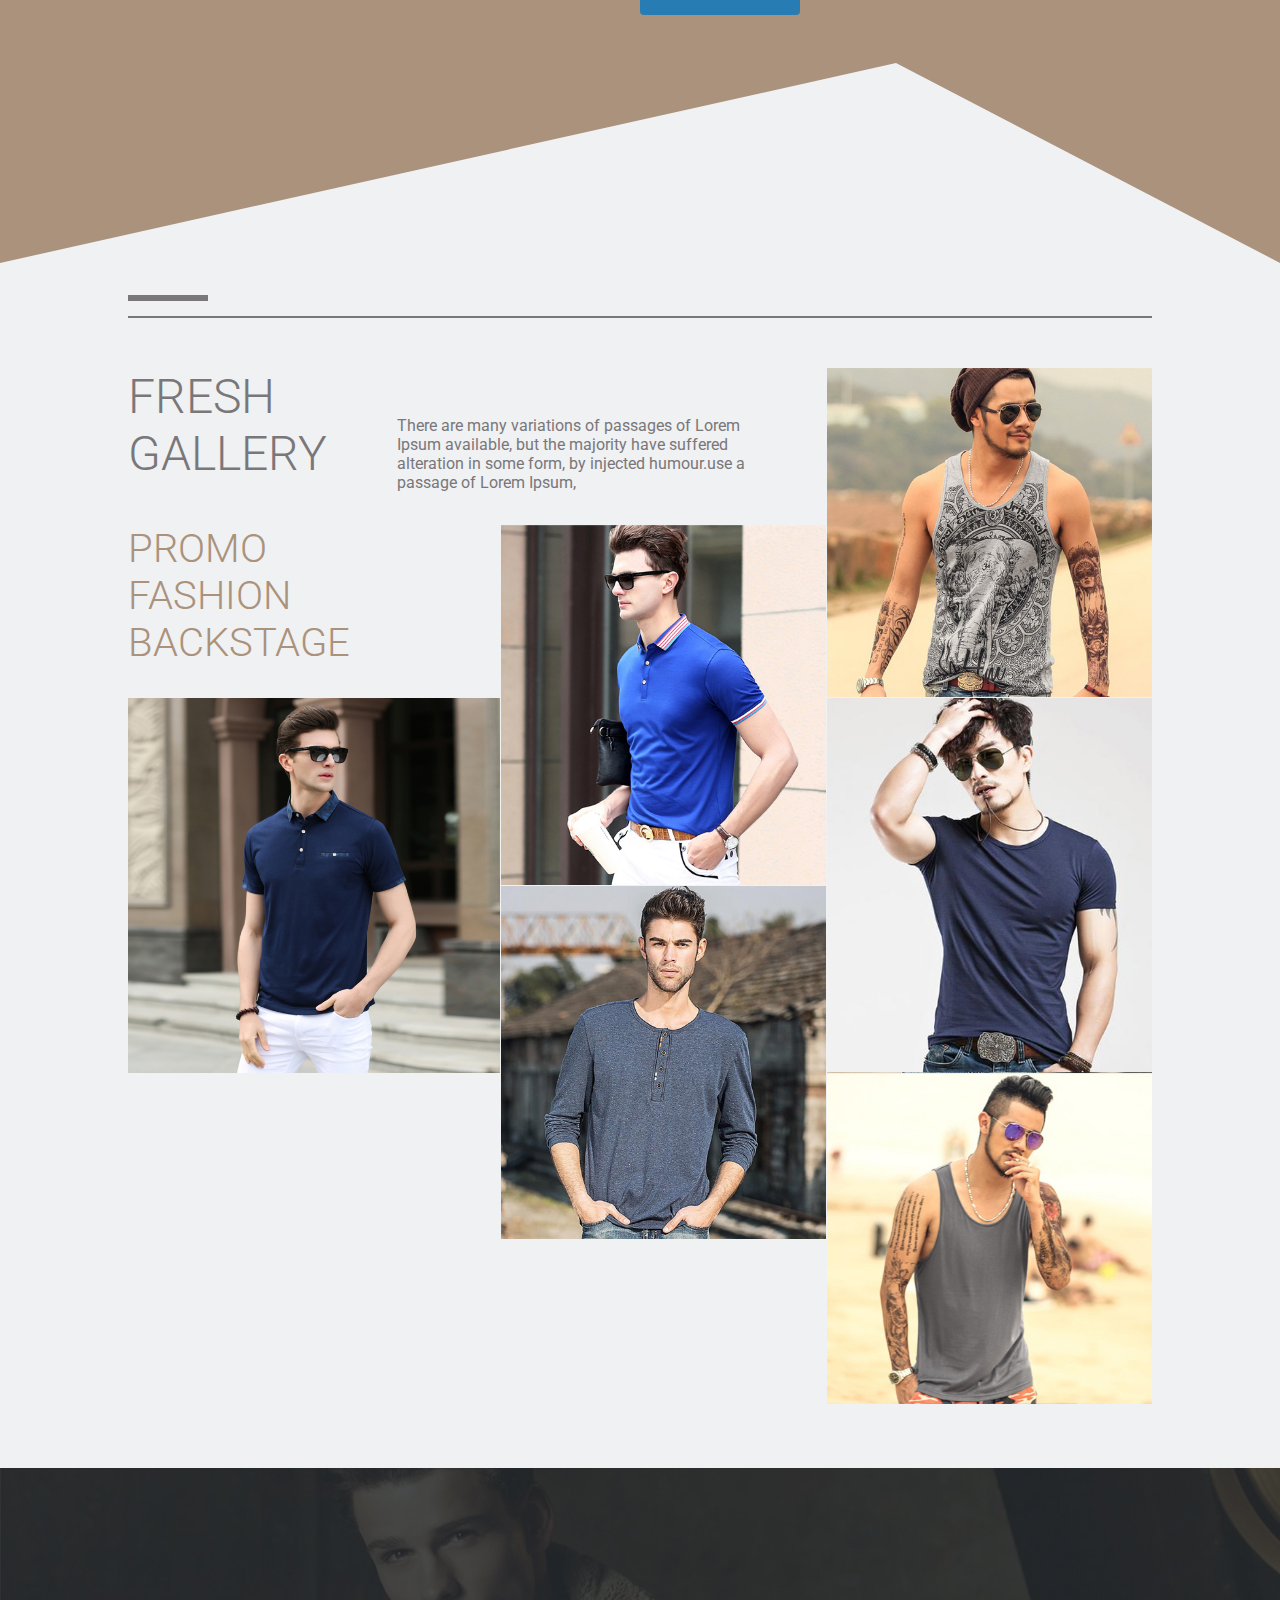
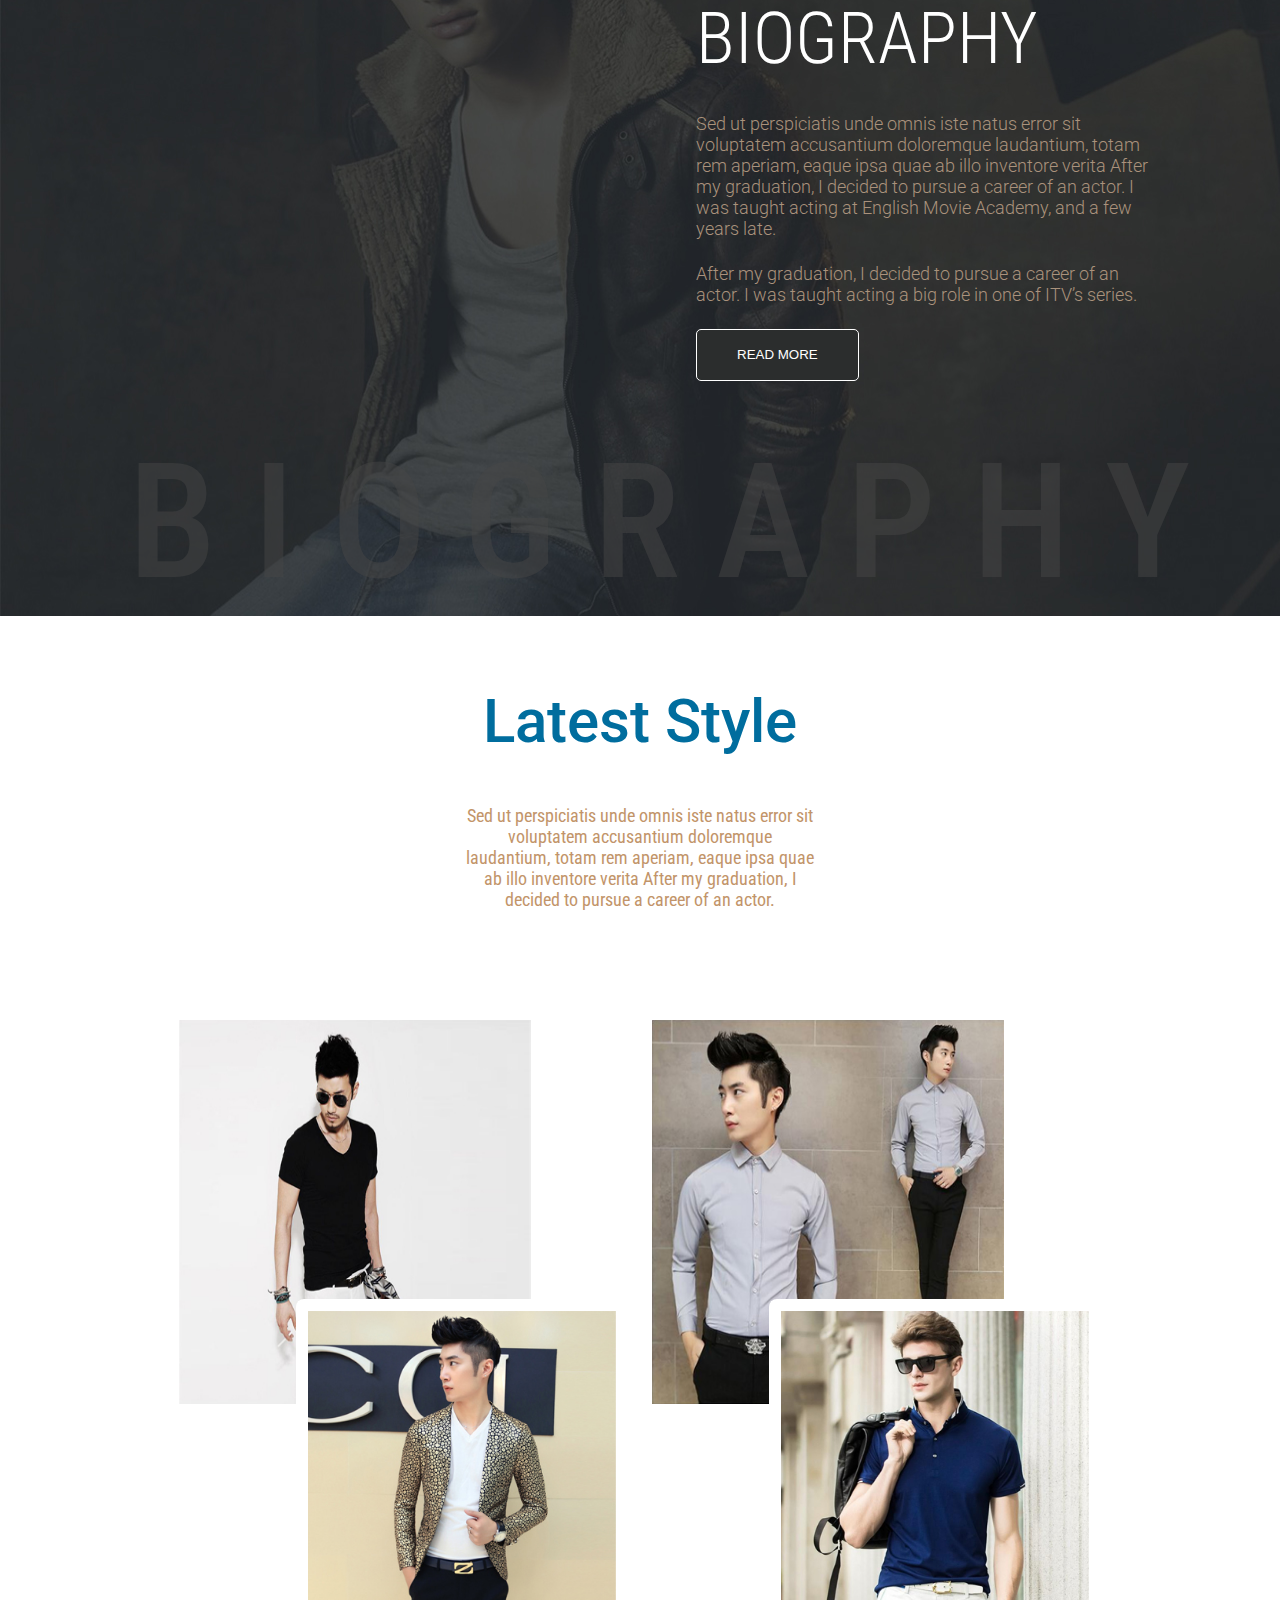
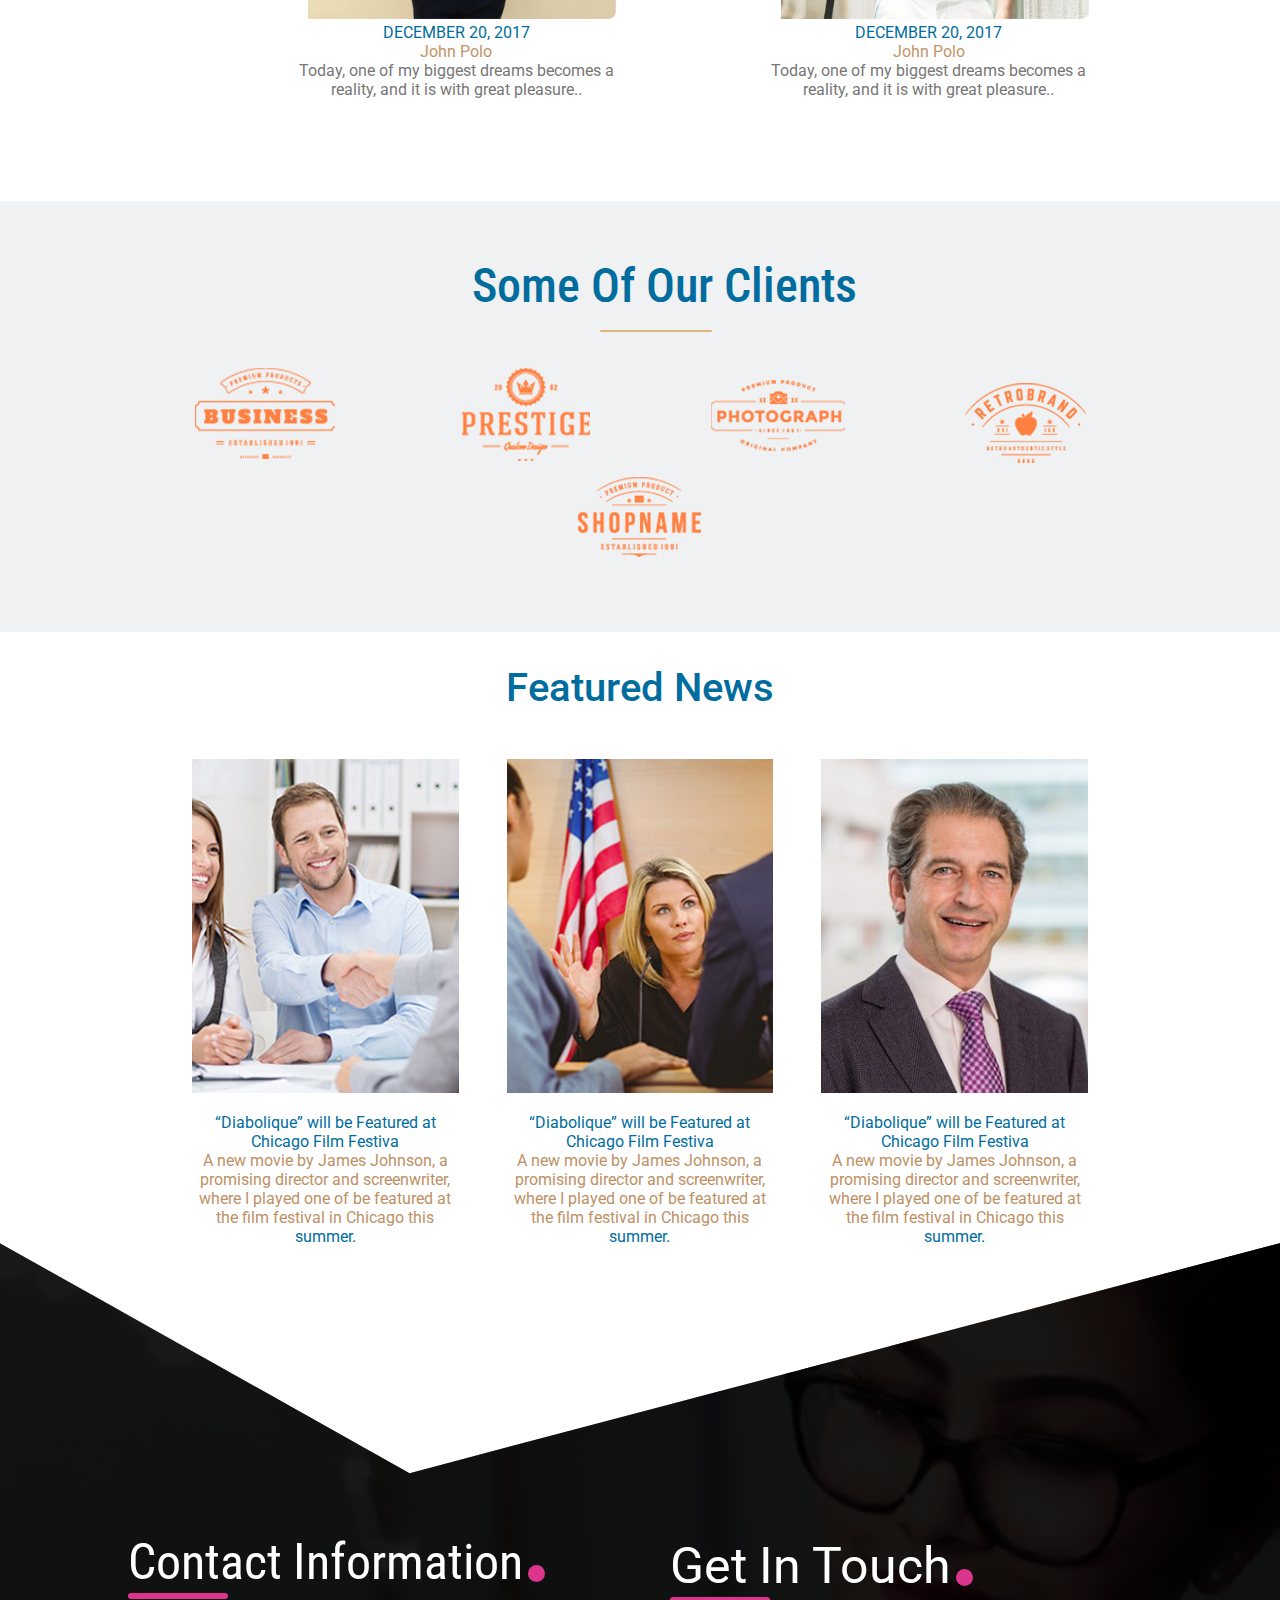
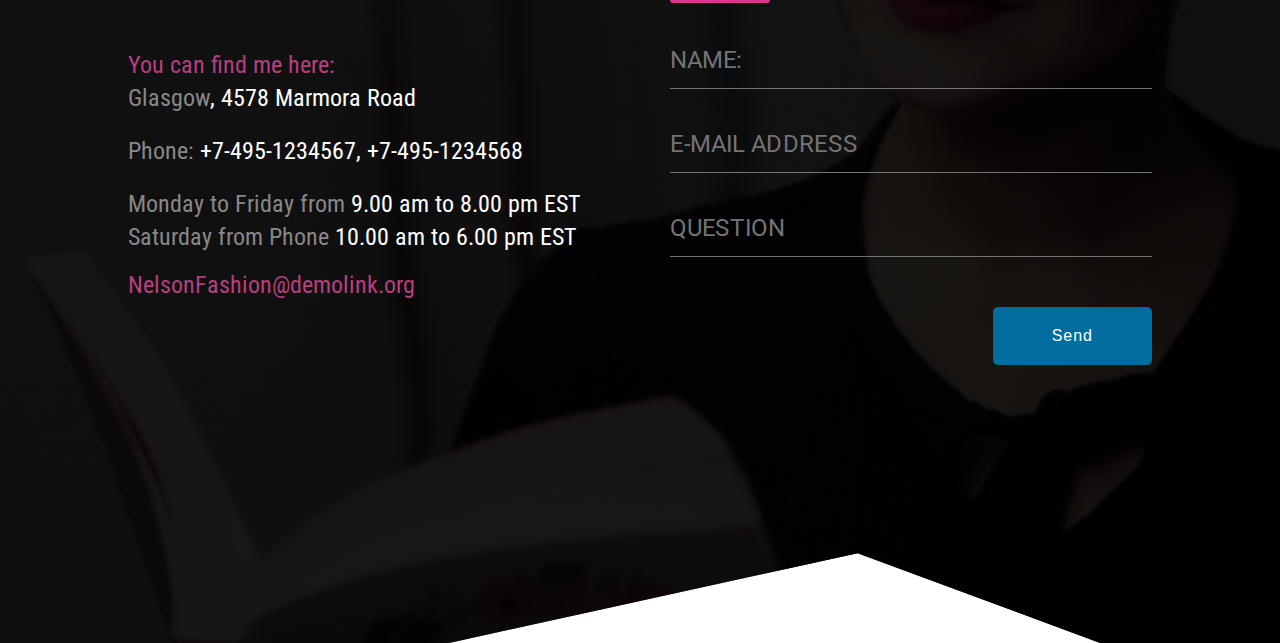
==== commit 4b9d7f55: "fixed some nav and images bugs" ====
--- a/index.html
+++ b/index.html
@@ -5,7 +5,7 @@
     <meta name="viewport" content="width=device-width, initial-scale=1.0" />
     <title>Fashion</title>
     <link rel="stylesheet" href="style.css" />
-    <link rel="stylesheet" href="/font awesome/css/all.min.css" />
+    <link rel="stylesheet" href="font awesome/css/all.min.css" />
     <link
       href="https://fonts.googleapis.com/css2?family=Roboto+Condensed:wght@300;400&family=Roboto:wght@400;700;900&display=swap"
       rel="stylesheet"
@@ -41,7 +41,7 @@
         </div>
         <div class="secondarybar">
           <li class="secondarybar_logo">
-            <img src="/images/logo.png" alt="" />
+            <img src="images/logo.png" alt="" />
           </li>
           <li class="secondarybar_item">
             <a href="" class="secondarybar_a secondarybar_home">home</a>
@@ -209,7 +209,7 @@
             <div class="lateststyleSection__imagesContainer__top">
               <img
                 class="lateststyleSection__images lateststyleSection__cuttedImage"
-                src="/images/latestStyle1-1.jpg"
+                src="images/latestStyle1-1.jpg"
                 alt=""
               />
             </div>
--- a/style.css
+++ b/style.css
@@ -102,7 +102,6 @@
 /* search bar start */
 .inputTextStyle {
   border: none;
-  background-color: rgb(202, 202, 202);
   font-size: 15px;
   width: 100%;
   background: rgba(255, 255, 255, 0);
@@ -125,7 +124,7 @@
   transform: translate(0, 2.125rem) scale(1.5);
   cursor: text;
   color: rgb(0, 109, 158);
-  font-size: 10px;
+  font-size: 0.7rem;
   display: flex;
   justify-content: space-between;
   flex-direction: row;
@@ -140,6 +139,7 @@
   position: relative;
   border-bottom: 1px solid rgb(0, 109, 158);
   padding: 0.5rem 0;
+  width: 15rem;
 }
 .border::after {
   content: "";
@@ -671,6 +671,7 @@
 }
 .newsSection__container {
   padding: 2rem 0;
+  text-align: center;
 }
 
 .sponsersSection {
@@ -756,7 +757,7 @@
     padding-top: 0;
     object-fit: cover;
     height: 350px;
-    width: 350px;
+    width: 100%;
   }
   .newsSection__bluePara {
     width: 90%;
@@ -852,8 +853,8 @@
   cursor: text;
   color: white;
 }
-input:focus ~ .border::after,
-input:valid ~ .border::after {
+input:focus ~ .footer__border::after,
+input:valid ~ .footer__border::after {
   transform: scaleX(1);
 }
 .footer__label {
@@ -869,15 +870,6 @@
   flex-direction: row;
   width: 130px;
   top: 5px;
-}
-.secondarybar_search {
-  position: relative;
-  display: flex;
-  flex-flow: column-reverse;
-  margin-bottom: 1em;
-  border-bottom: 1px solid rgb(0, 109, 158);
-  text-align: center;
-  padding: 0;
 }
 .footer__border {
   border-bottom: 1px solid rgb(116, 116, 116);
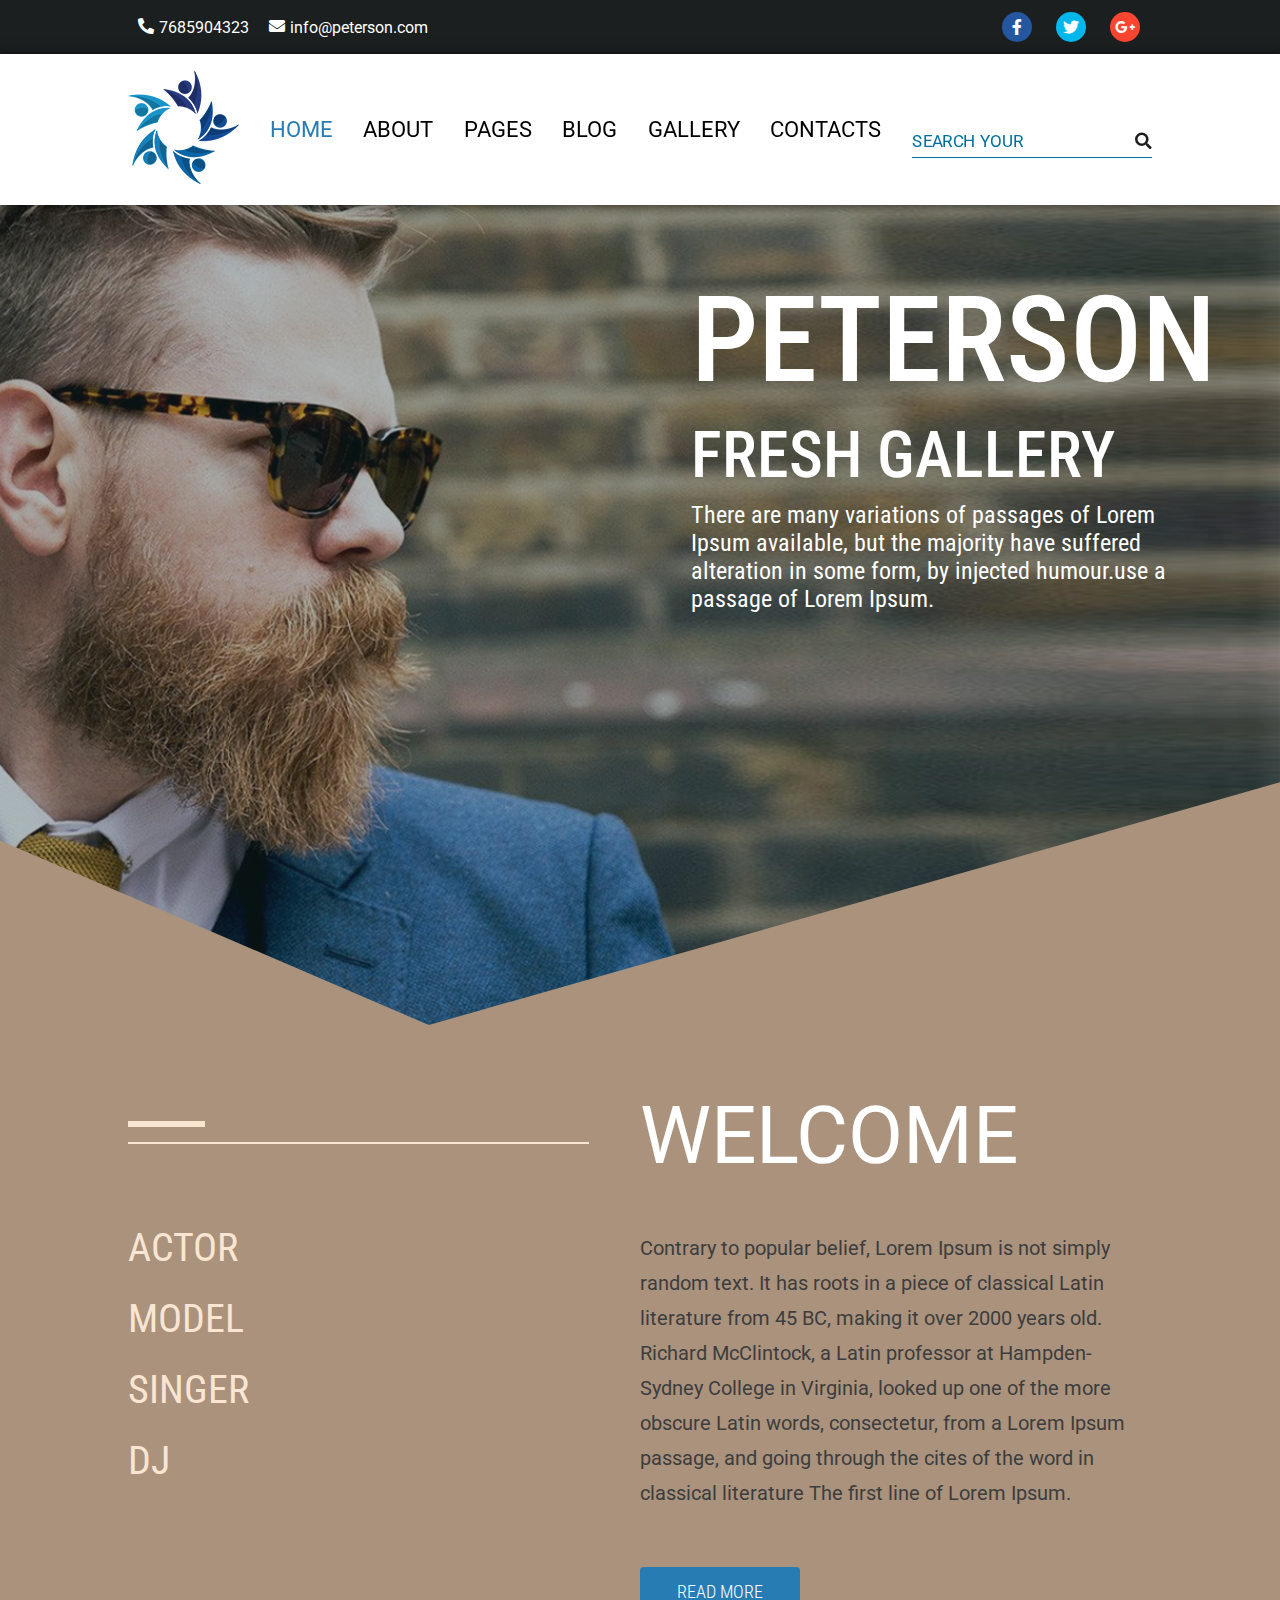
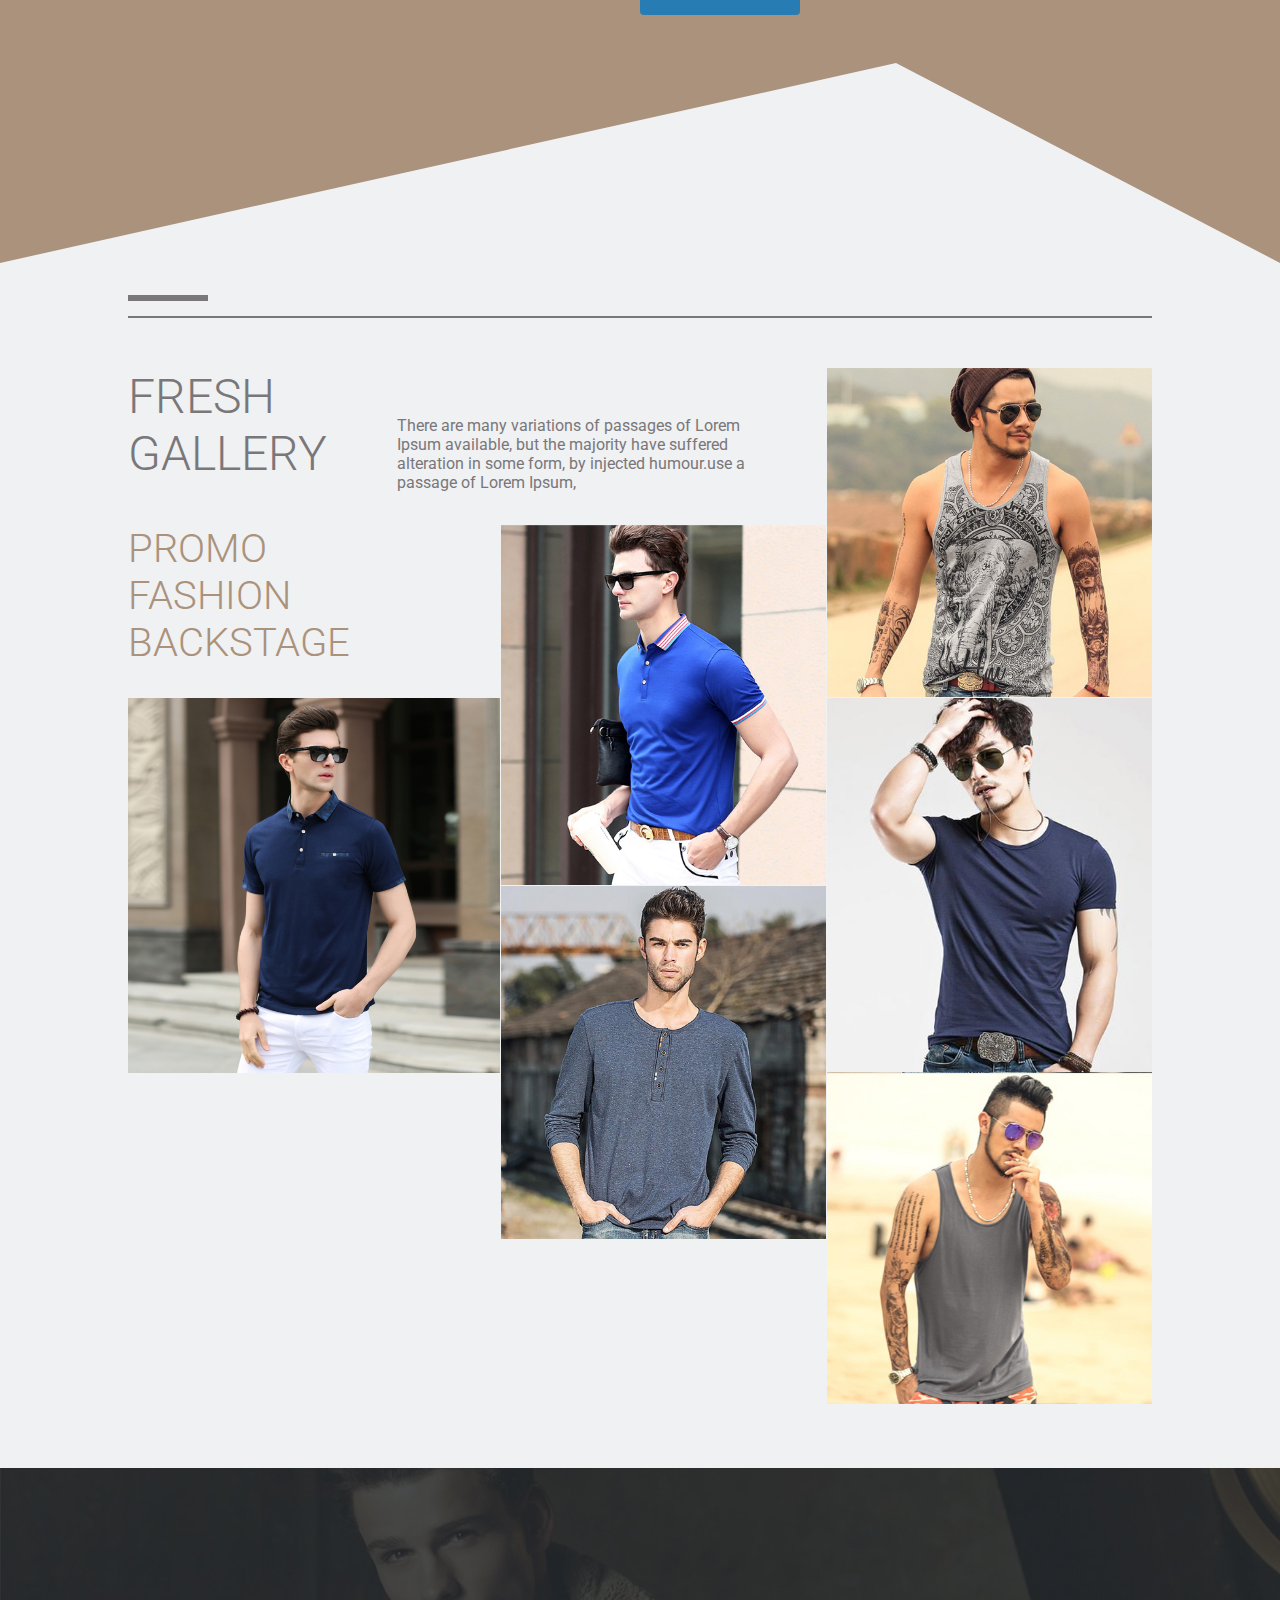
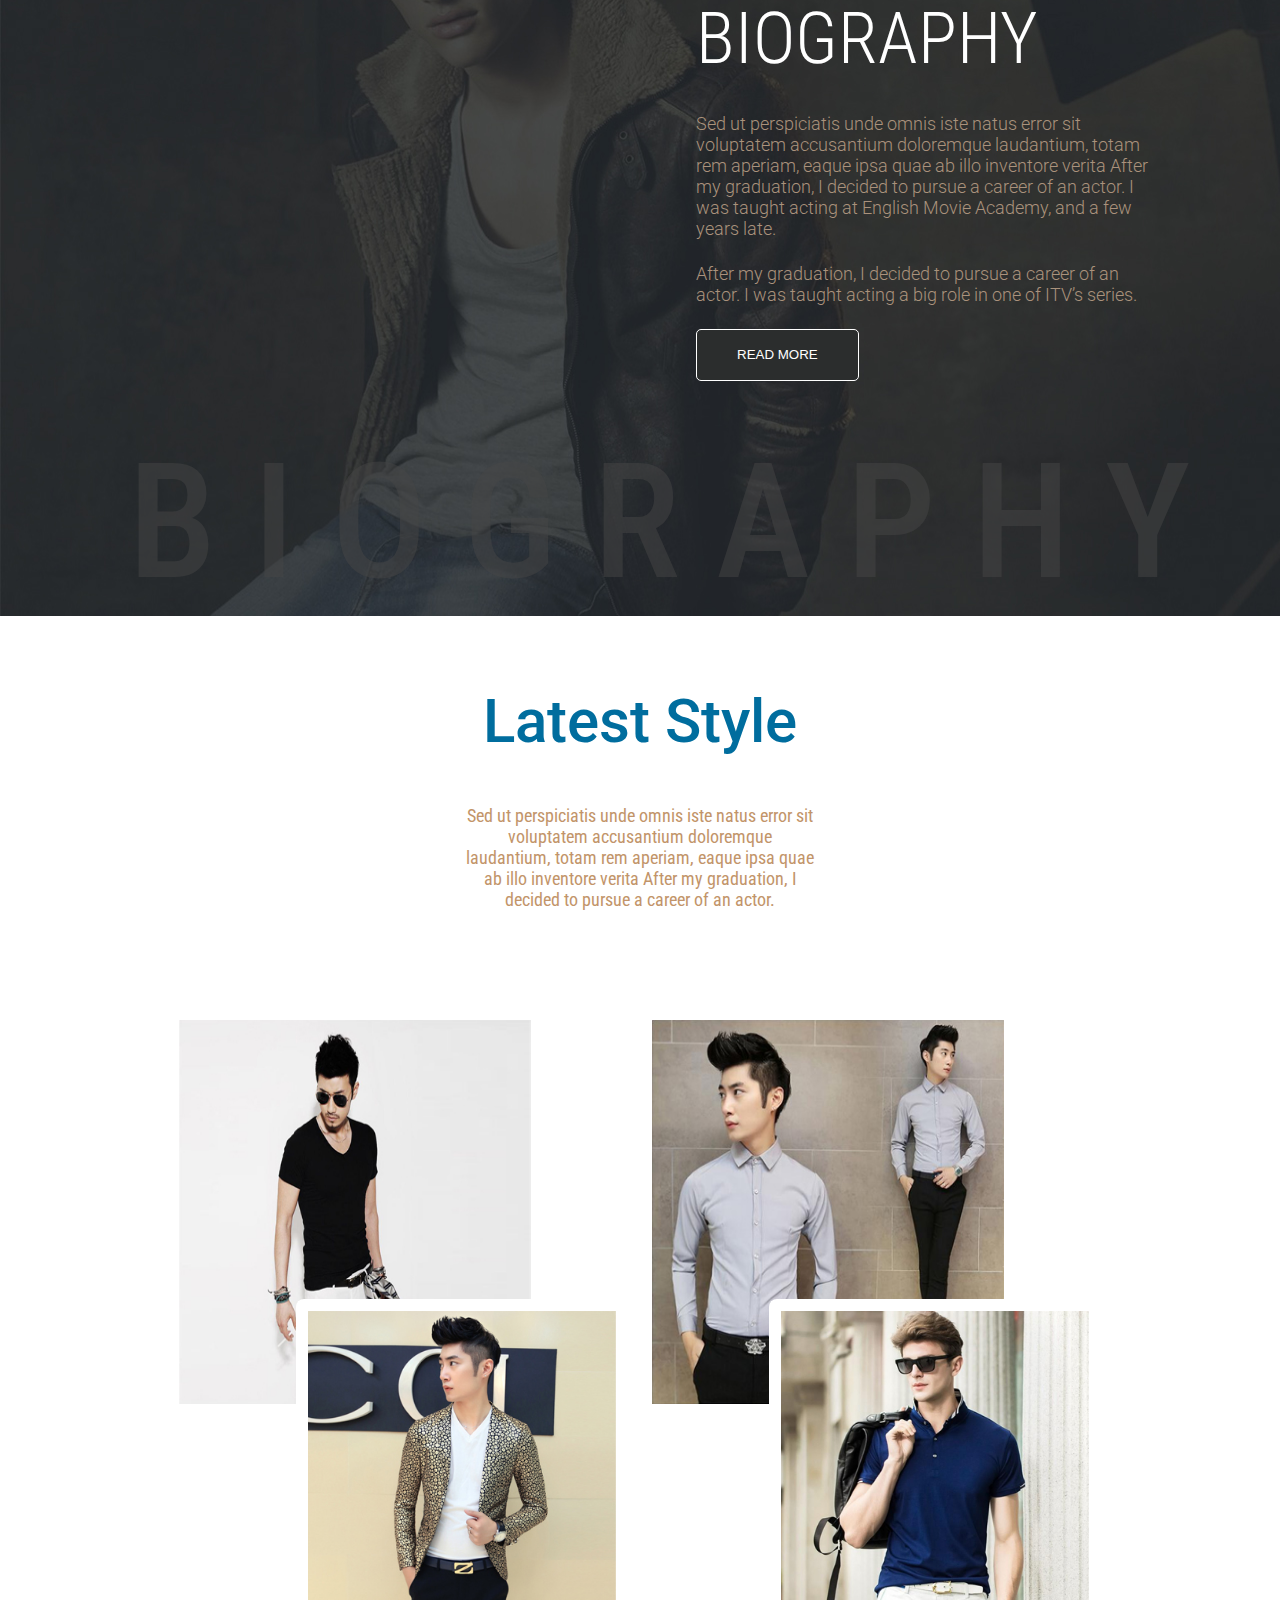
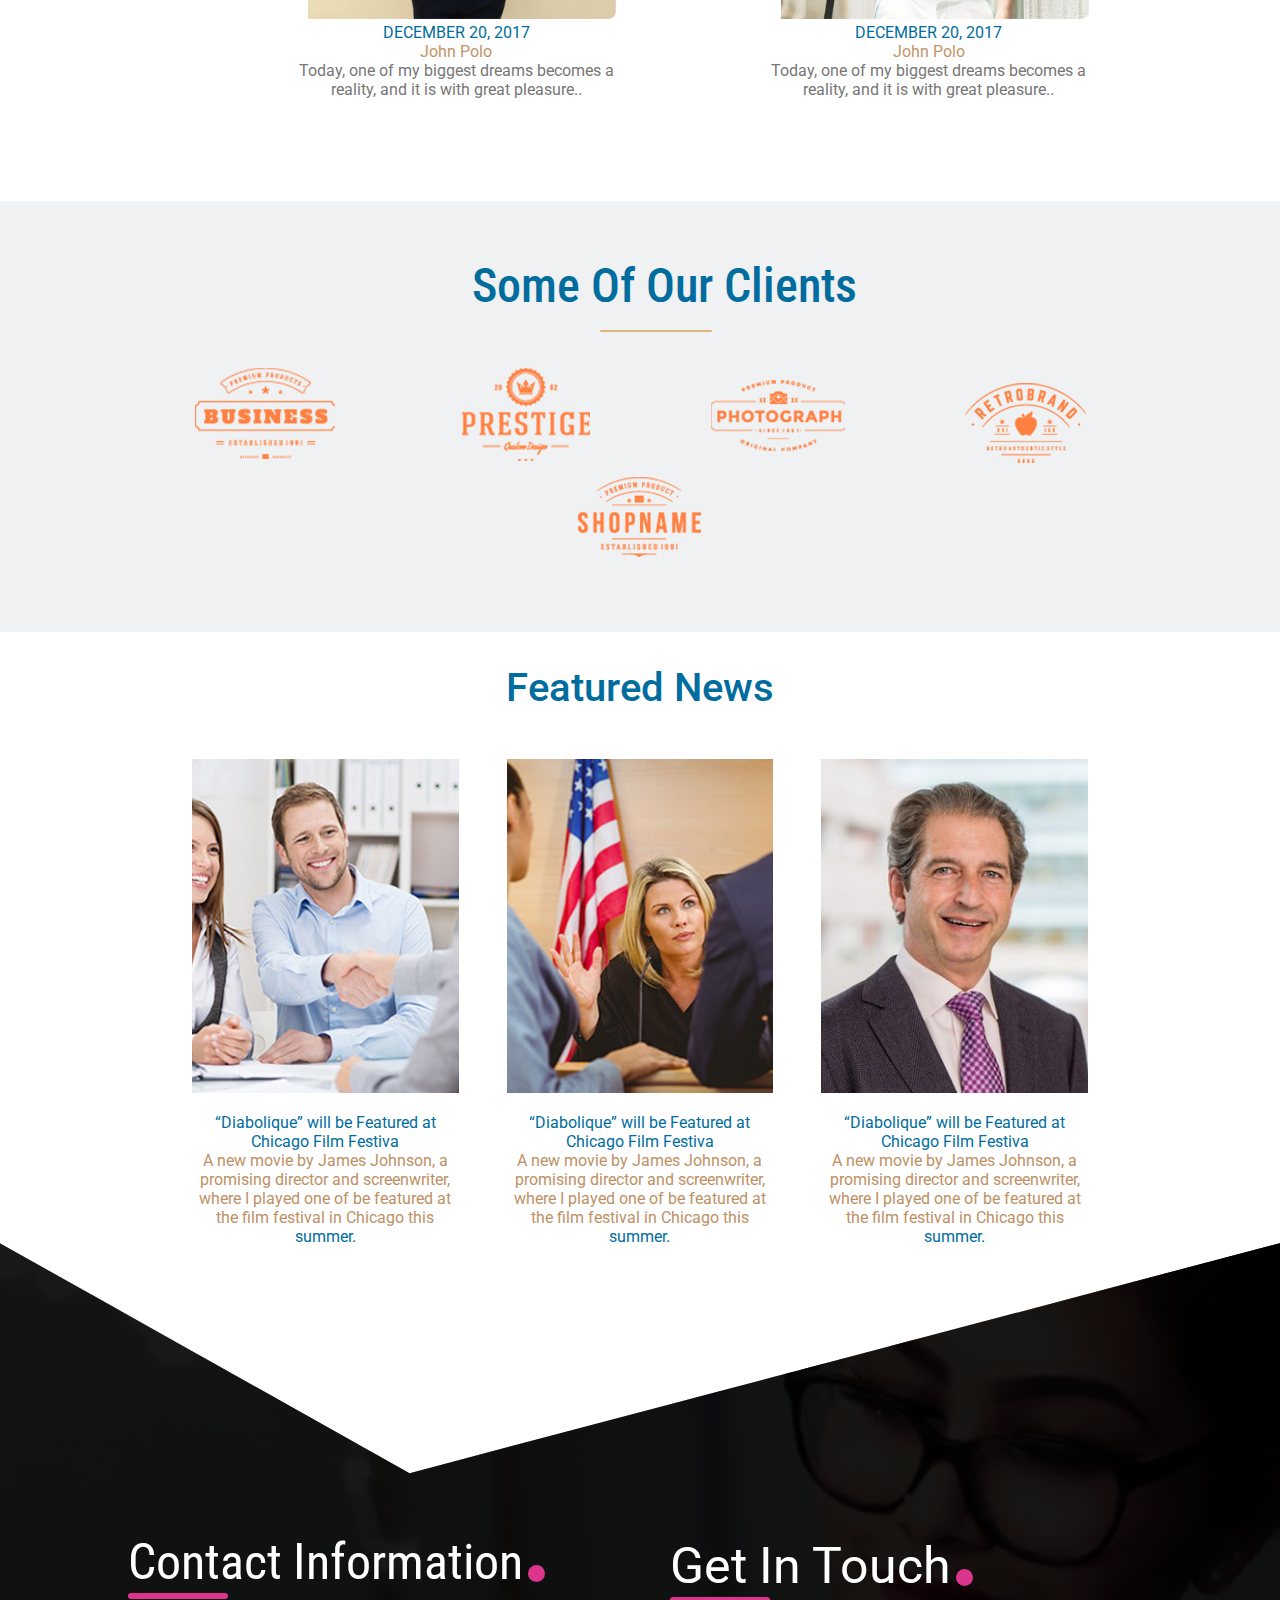
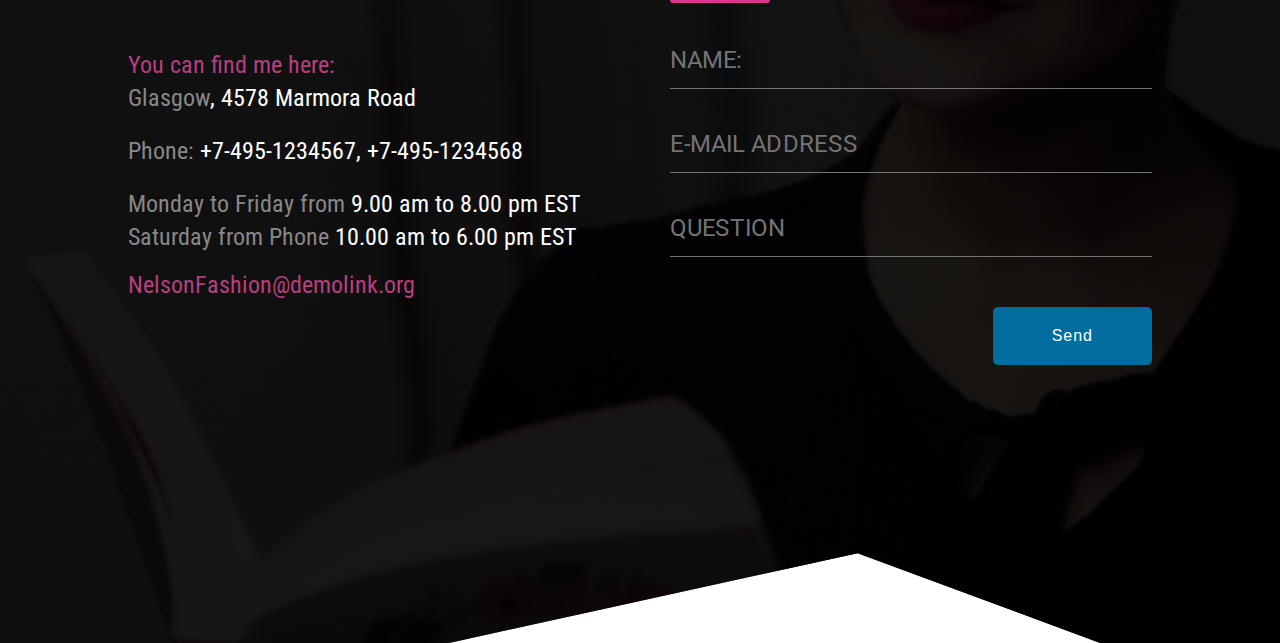
==== commit 1c0f2e97: "deleted console logs" ====
--- a/index.html
+++ b/index.html
@@ -41,7 +41,7 @@
         </div>
         <div class="secondarybar">
           <li class="secondarybar_logo">
-            <img src="images/logo.png" alt="" />
+            <img class="secondarybar_logo_Image" src="images/logo.png" alt="" />
           </li>
           <li class="secondarybar_item">
             <a href="" class="secondarybar_a secondarybar_home">home</a>
@@ -96,7 +96,6 @@
         </div>
       </div>
     </section>
-
     <section class="WelcomeSection">
       <div class="container WelcomeSection__style">
         <div class="WelcomeSection__content">
--- a/style.css
+++ b/style.css
@@ -30,14 +30,14 @@
 }
 .primarybar_phoneAndEmail_phonenumber {
   display: flex;
-  margin: 10px;
+  margin: 0 10px;
 }
 .primarybar_phoneAndEmail_phonenumber p {
   margin-left: 5px;
 }
 .primarybar_phoneAndEmail_email {
   display: flex;
-  margin: 10px;
+  margin: 0 10px;
 }
 .primarybar_phoneAndEmail_email p {
   margin-left: 5px;
@@ -135,7 +135,6 @@
   position: relative;
   display: flex;
   flex-flow: column-reverse;
-  margin-bottom: 1em;
   position: relative;
   border-bottom: 1px solid rgb(0, 109, 158);
   padding: 0.5rem 0;
@@ -178,6 +177,13 @@
     flex-wrap: wrap;
     order: 1;
   }
+  .secondarybar_logo {
+    padding: 0.5rem 0;
+  }
+  .secondarybar_logo_Image {
+    width: 3.5rem;
+    height: 3.5rem;
+  }
   .secondarybar_hamMenu {
     display: flex;
     cursor: pointer;
@@ -225,6 +231,7 @@
   }
 
   .primarybar_phoneAndEmail {
+    flex-direction: column-reverse;
     color: black;
   }
 }
@@ -242,7 +249,7 @@
   background-size: cover;
 }
 .headerSection__textContainer {
-  padding-top: 1.5rem;
+  padding-top: 7rem;
   padding-bottom: 5rem;
   width: 50%;
   margin-left: 55%;
